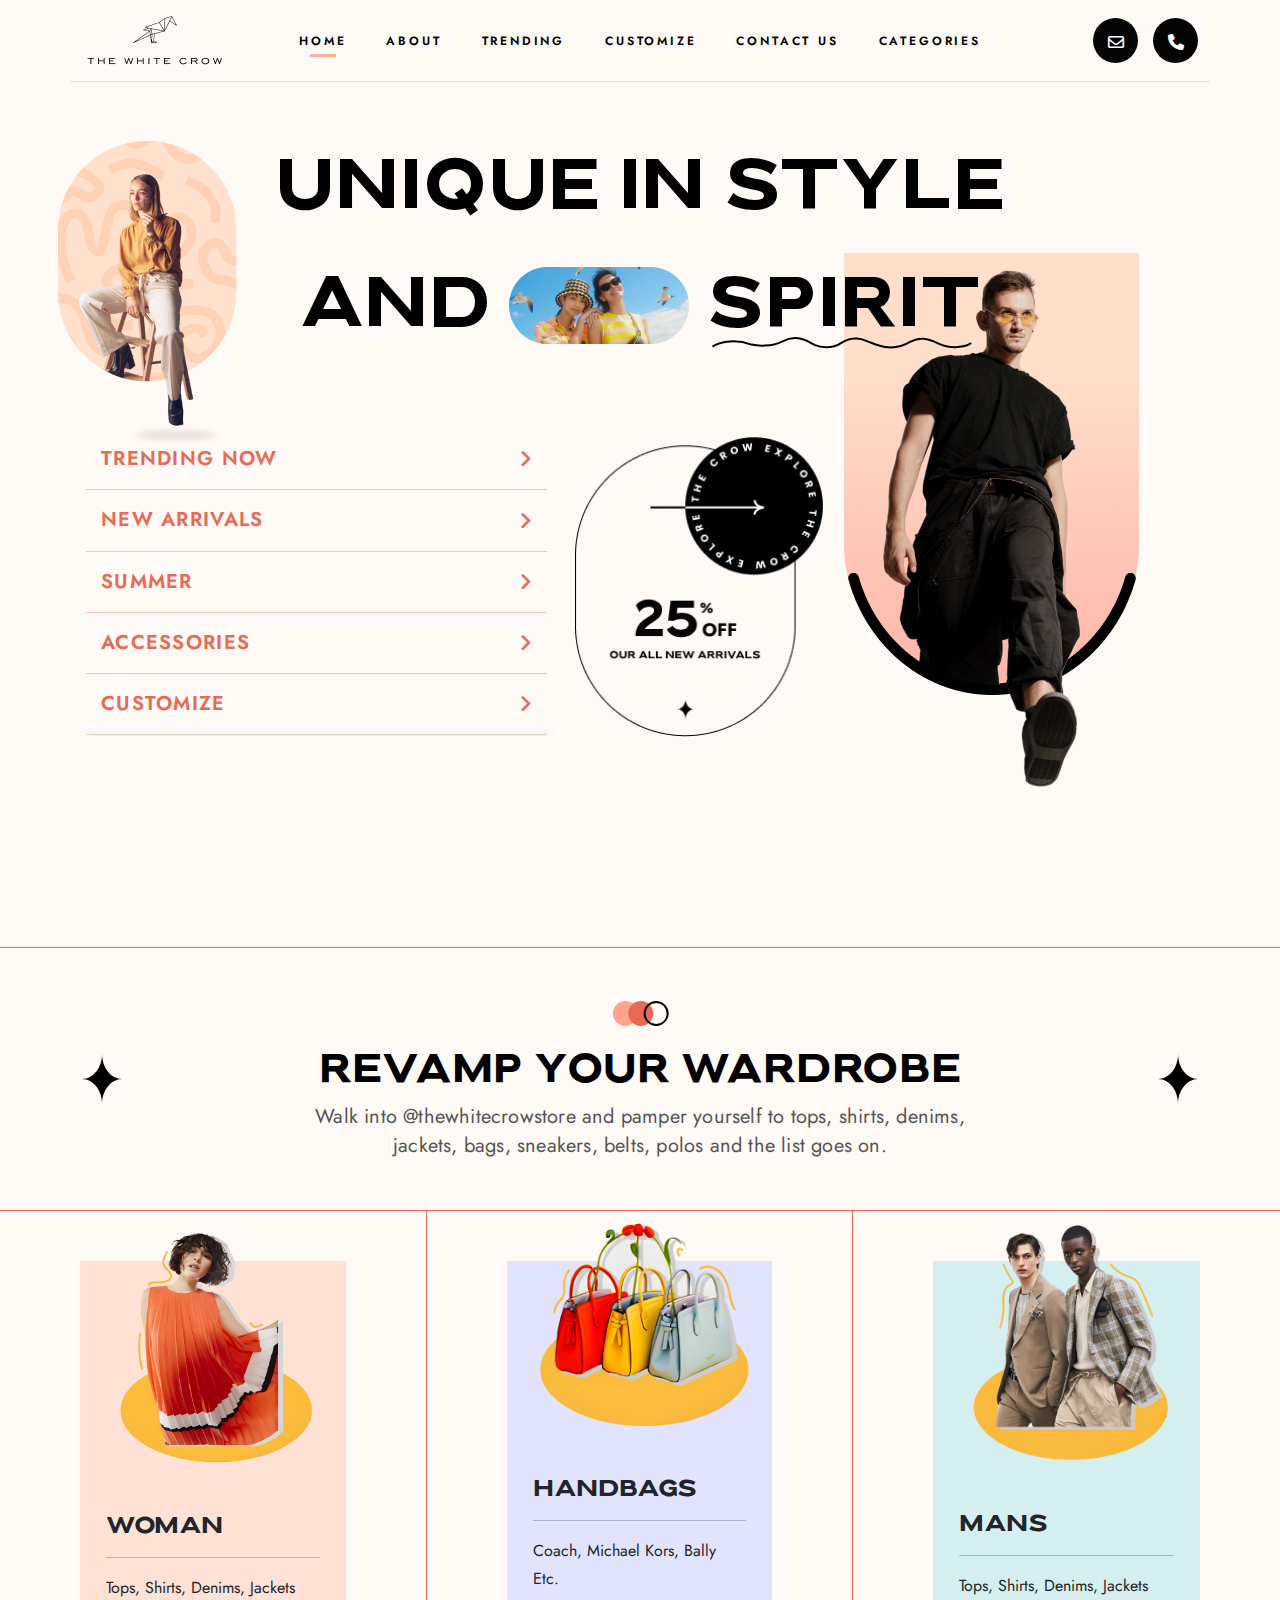
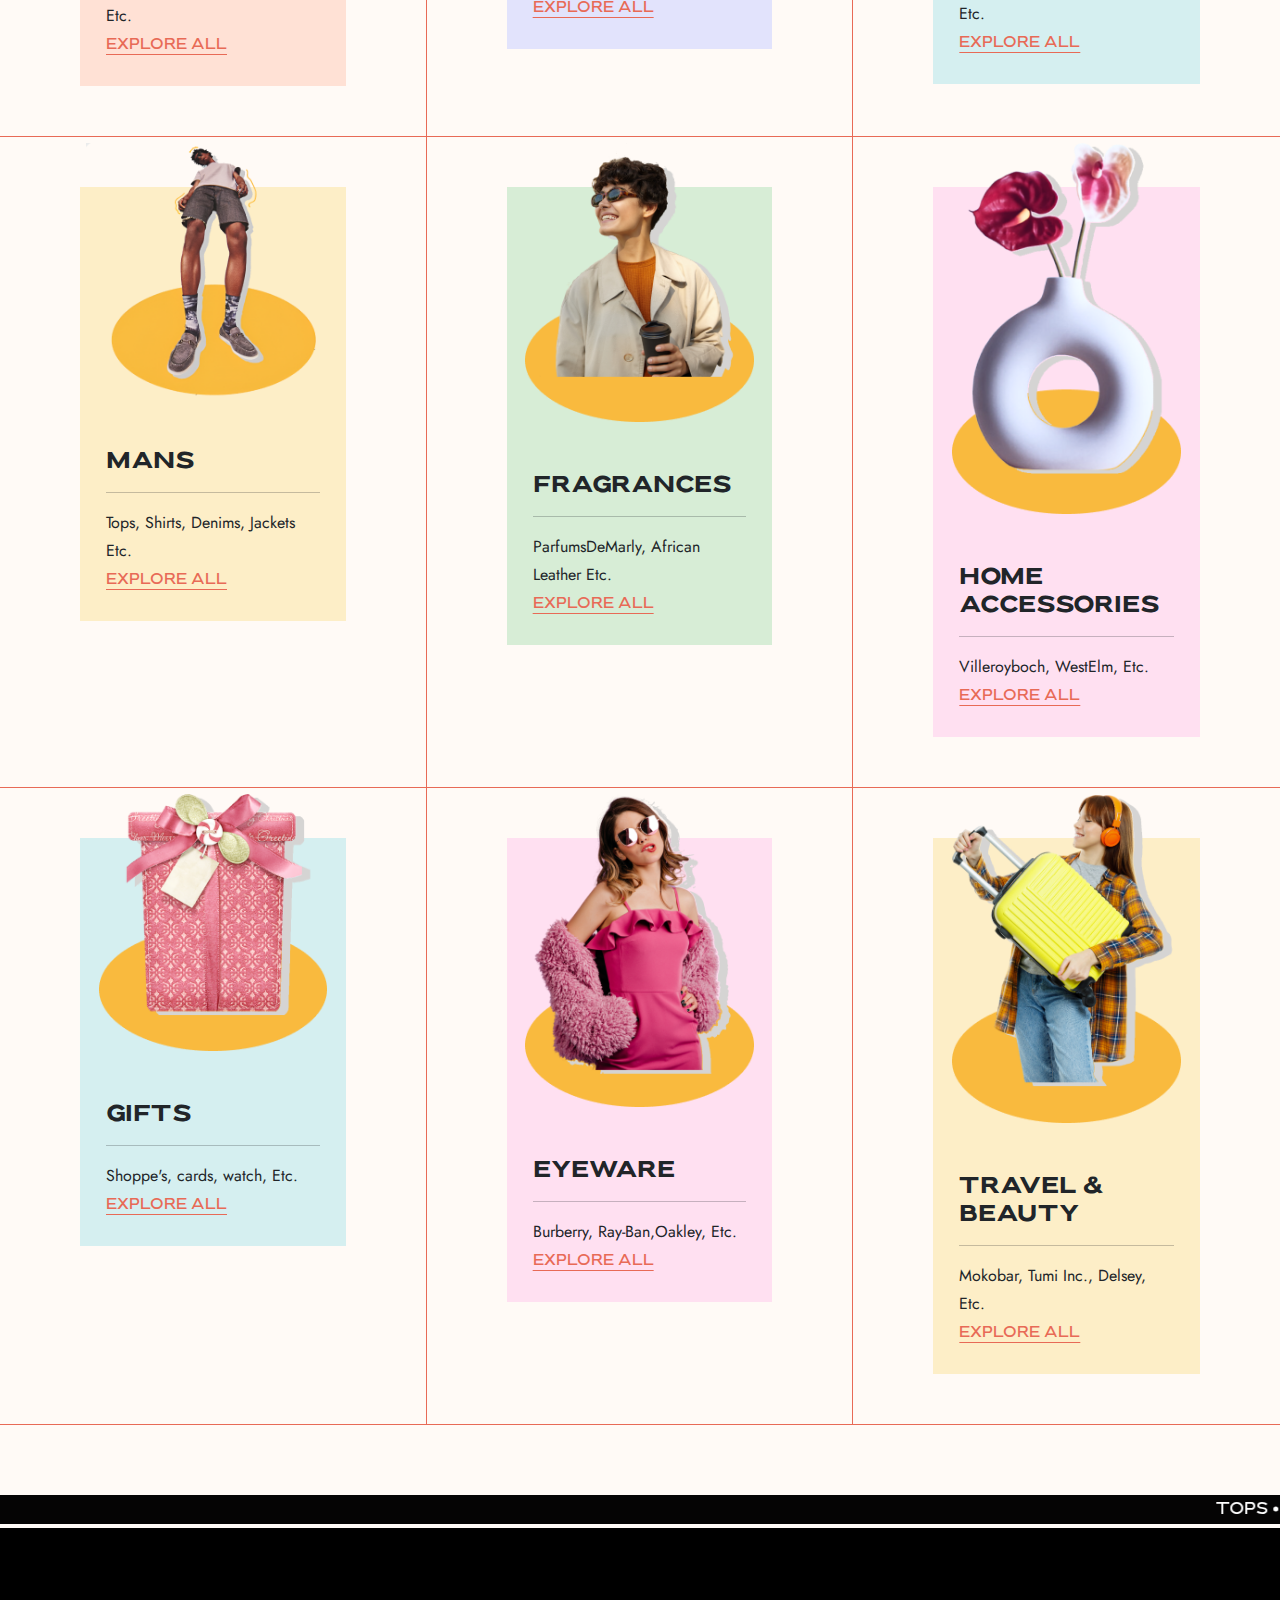
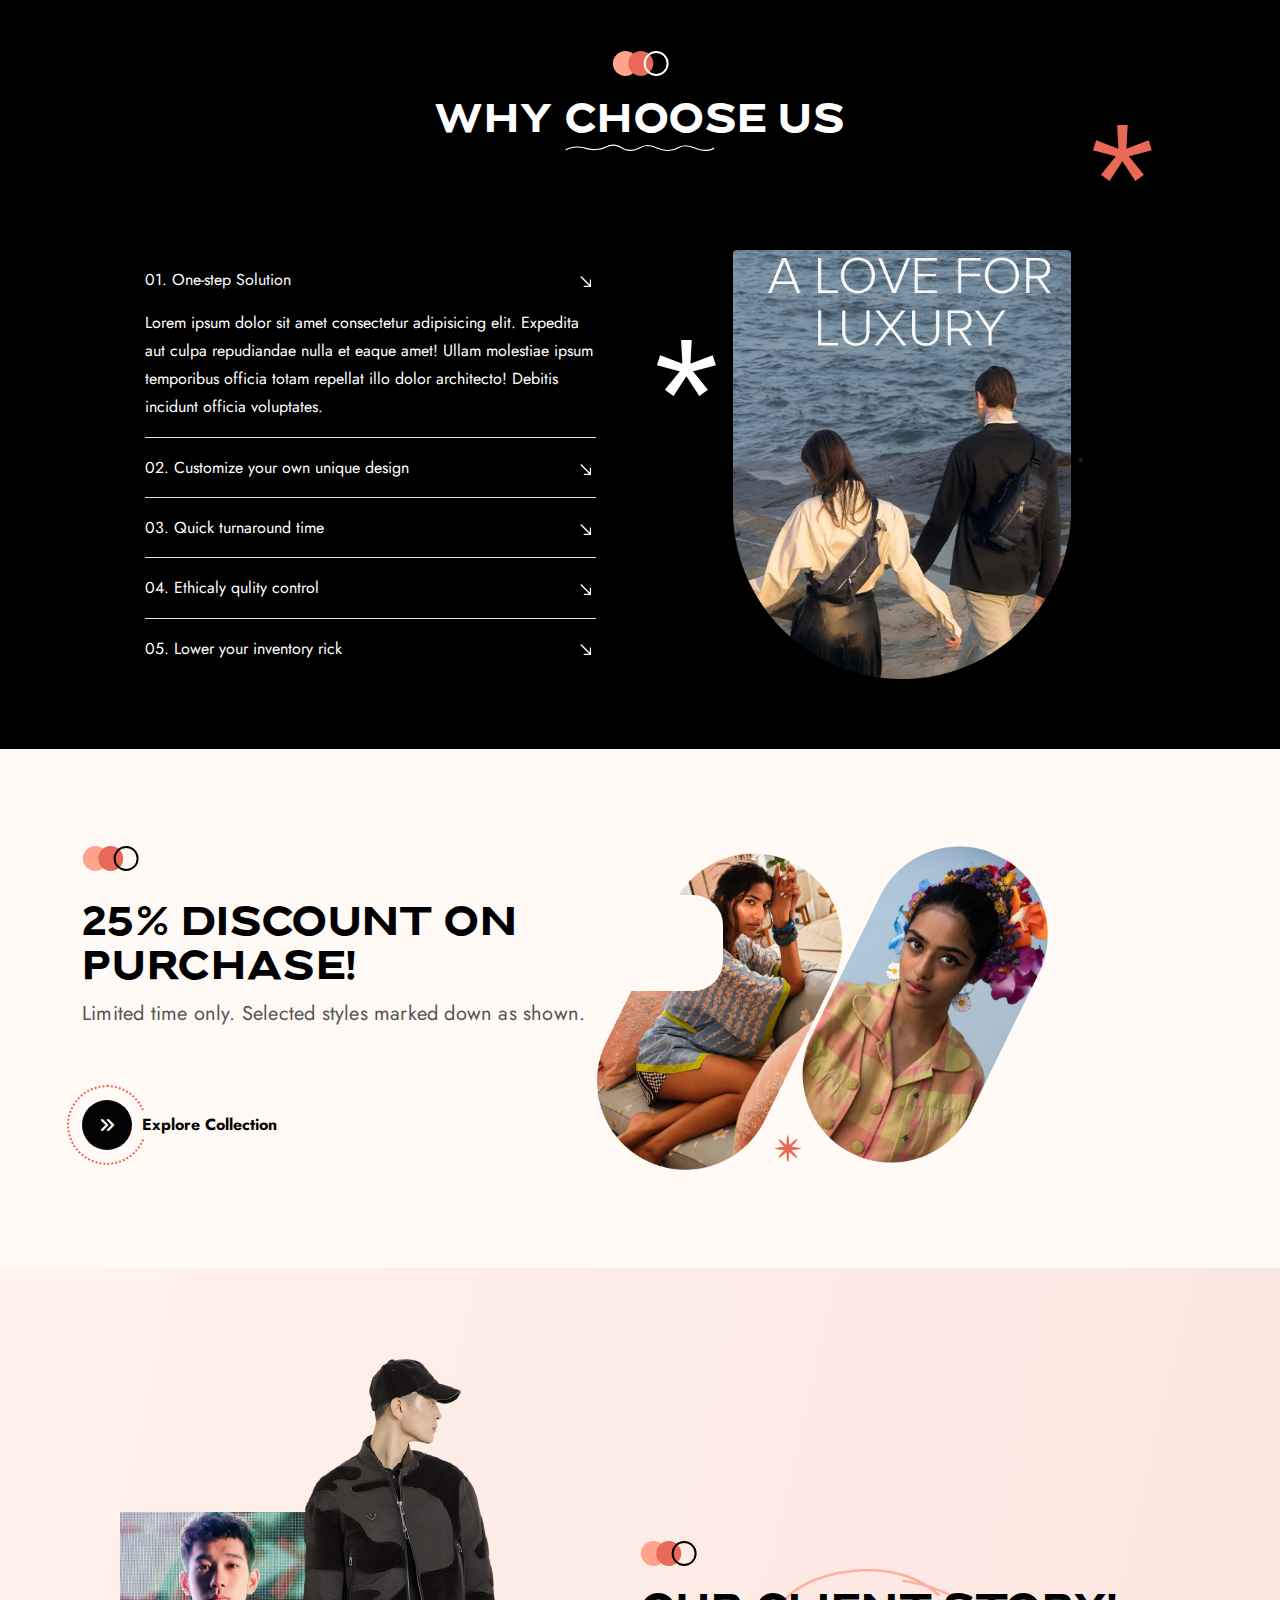
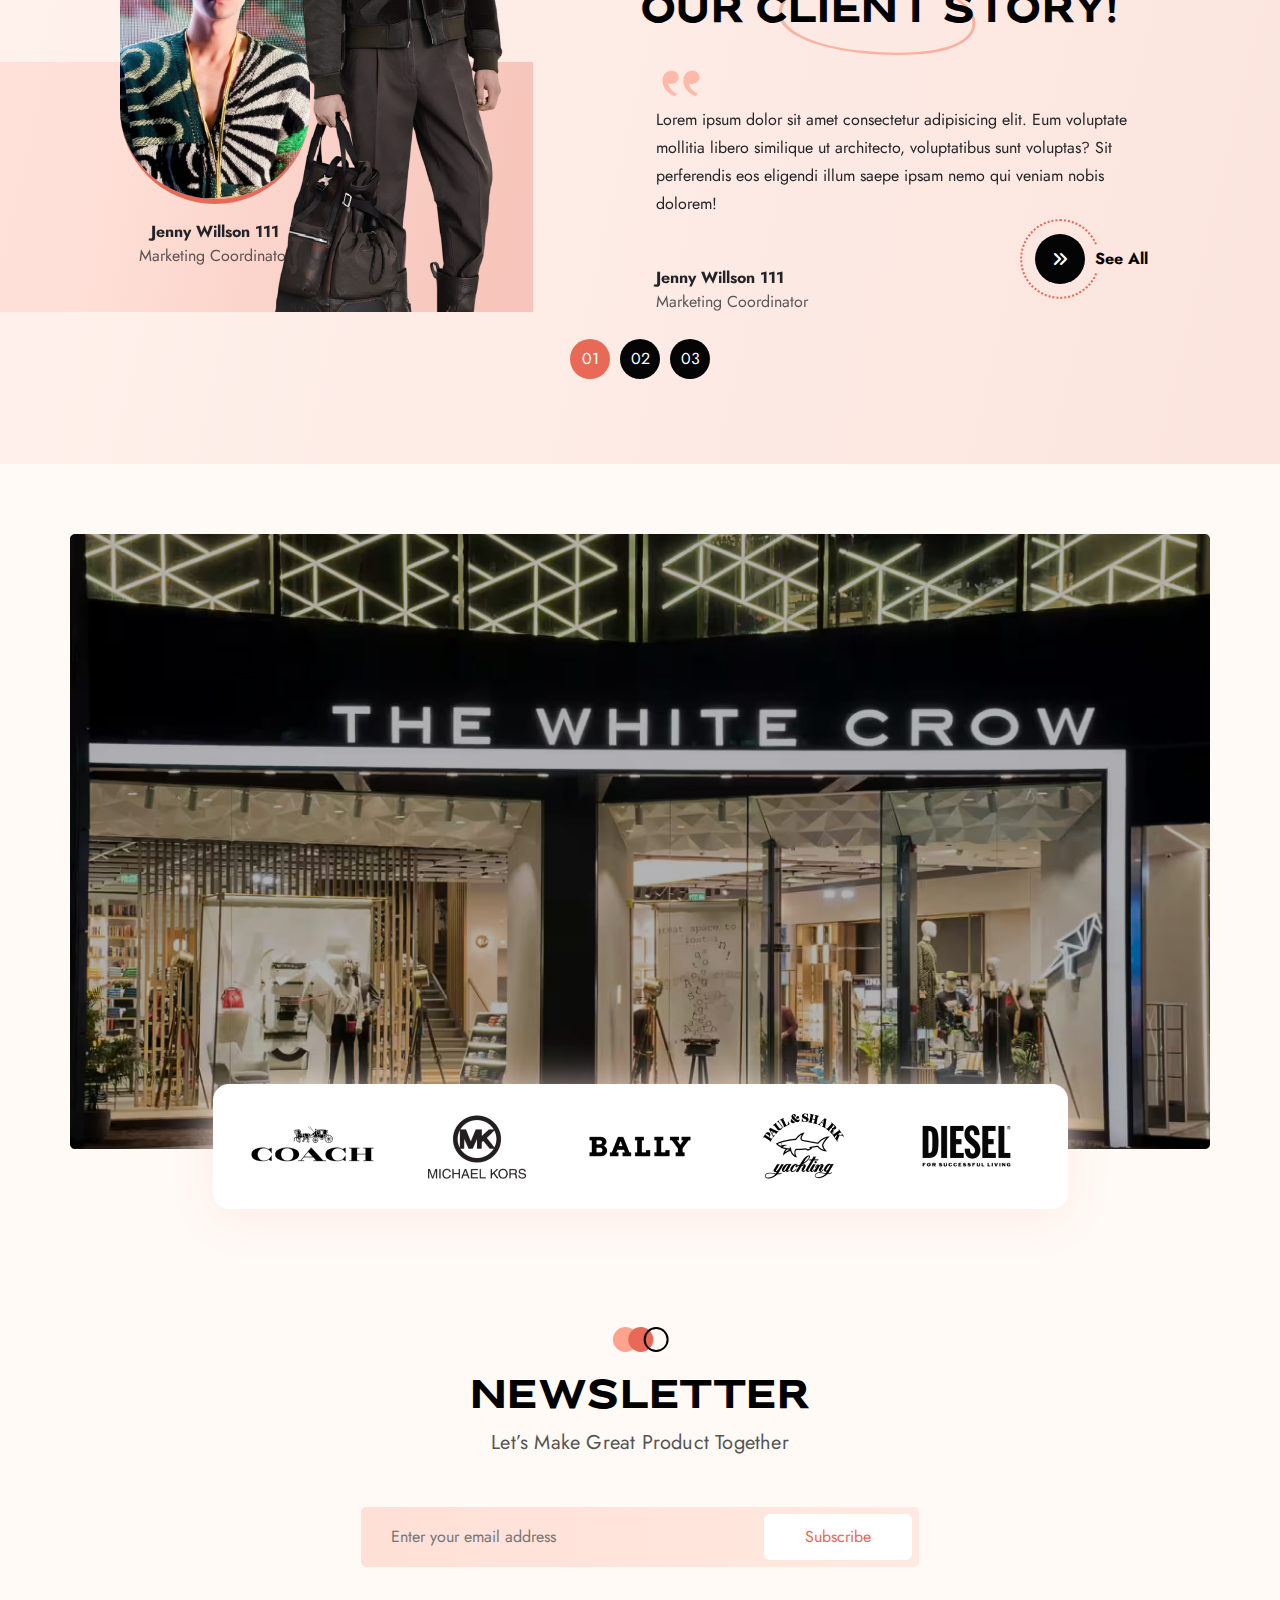
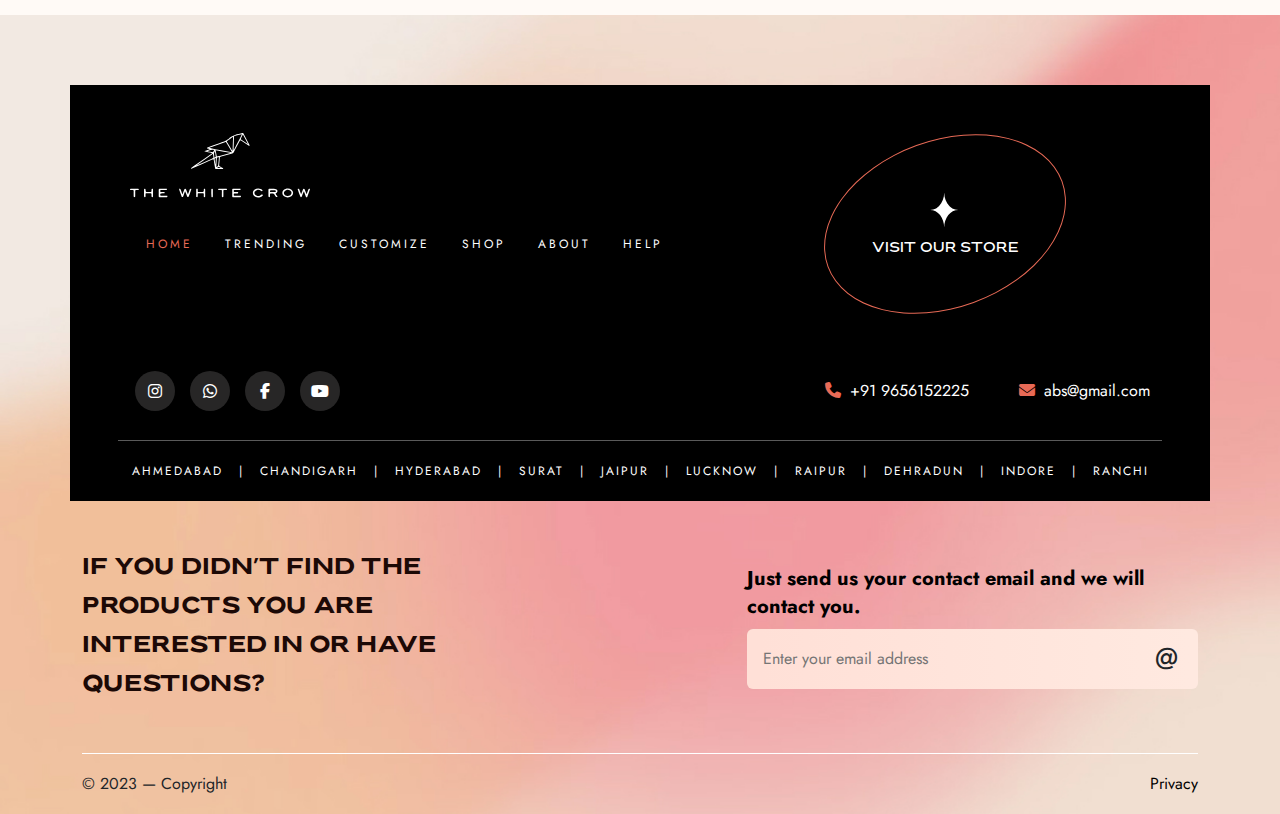
==== index.html @ e8fb2e65 "category" ====
<!DOCTYPE html>
<html lang="en">
<head>
    <meta charset="UTF-8">
    <meta name="viewport" content="width=device-width, initial-scale=1.0">
    <title>Document</title>

    <!-- Bootstrap  v5.3.2 -->
    <link rel="stylesheet" href="css/bootstrap.min.css">

    <!-- OwlCarousel -->
    <link rel="stylesheet" href="css/owl.carousel.min.css">
    <link rel="stylesheet" href="css/owl.theme.default.min.css">

    <!-- font awesome -->
    <link rel="stylesheet" href="css/all.min.css">

    <!-- animate -->
    <link rel="stylesheet" href="css/animate.min.css">

    <!-- Main Stylesheet -->
    <link rel="stylesheet" href="css/style.css">
    <link rel="stylesheet" href="css/responsive.css">

</head>
<body>
    
    <!-- start header -->
    <header>

        <div class="container border-bottom">
            <nav class="navbar navbar-expand-lg">
                <div class="container-fluid px-0 align-items-center">
                    <div class="col-lg-2 col-auto">
                        <a class="navbar-brand" href="index.html"><img src="./image/logo.png" alt=""></a>
                    </div>
                    <div class="col-lg-8 col-auto order-1 order-lg-0">
                        <button class="navbar-toggler" type="button" data-bs-toggle="collapse" data-bs-target="#navbarSupportedContent" aria-controls="navbarSupportedContent" aria-expanded="false" aria-label="Toggle navigation">
                            <span class="fa-solid fa-bars fs-2 text-dark"></span>
                          </button>
                          <div class="collapse mobile_menu navbar-collapse" id="navbarSupportedContent">
                            <ul class="navbar-nav mx-auto main_menu">
                              <li class="nav-item">
                                <a class="nav-link active" aria-current="page" href="index.html">Home</a>
                              </li>
                              <li class="nav-item">
                                <a class="nav-link" href="about.html">About</a>
                              </li>
                              <li class="nav-item">
                                <a class="nav-link" href="trending.html">Trending</a>
                              </li>
                              <li class="nav-item">
                                <a class="nav-link" href="customize.html">Customize</a>
                              </li>
                              <li class="nav-item">
                                <a class="nav-link" href="contact.html">Contact Us</a>
                              </li>
                              <li class="nav-item">
                                <a class="nav-link" href="categories.html">Categories</a>
                              </li>
                            </ul>
                        </div>
                    </div>
                    <div class="col-lg-2 col-auto side_icon text-end pe-0 order-0 order-lg-1">
                        <a href="#"><i class="fa-regular fa-envelope"></i></a>
                        <a href="#"><i class="fa-solid fa-phone"></i></a>
                    </div>
                </div>
            </nav>
        </div>

    </header>
    <!-- end header -->

    <!-- start main -->
    <main>

        <!-- start banner -->
        <div class="container main_banner">
            <div class="row">
                <div class="col-12 position-relative text-center">
                    <h1 class="title_txt w-100 order-first order-lg-1">
                        Unique in style <br> and 
                        <span class="txt_img"></span>
                        <span class="spirit_txt">Spirit
                            <svg xmlns="http://www.w3.org/2000/svg" width="270" height="12" viewBox="0 0 261 12" fill="none" class="wave_line">
                                <path d="M1 9.58556C6.16667 6.08556 21.2 0.785561 40 7.58556C46.1667 9.08556 60.4628 9.82141 70.5 4.58554C86 -3.49997 96.5 4.41888 103.5 8.08554C107.833 9.91887 119.419 12.6066 129.5 6.08552C142 -1.99997 151.833 2.58554 156.5 4.58554C165.667 7.75222 180 16 199 4.58554C208 3.57628e-05 215.4 0.985523 227 6.58552C238.6 12.1855 254.5 10.5 259.5 6.08552" stroke="black" stroke-width="2"/>
                            </svg>
                        </span>
                    </h1>

                    <img src="./image/banner-left-girl.png" class="banner-girl" alt="">
                    <img src="./image/banner-right-boy.png" class="banner-men" alt="">
                </div>
                <div class="col-lg-8 col-12 slidebar_list">
                    <div class="row align-items-center">
                        <div class="col-sm-8 col-12">
                            <ul class="vstack banner_sidebar mx-3">
                                <li>
                                    <a href="#">Trending Now <i class="fa-solid fa-angle-right arrow_icon"></i></a>
                                    <img src="./image/hvr_girl.png" class="list_hvr_img" alt="">
                                </li>
                                <li>
                                    <a href="#">New Arrivals <i class="fa-solid fa-angle-right arrow_icon"></i></a>
                                    <img src="./image/hvr_girl.png" class="list_hvr_img" alt="">
                                </li>
                                <li>
                                    <a href="#">Summer <i class="fa-solid fa-angle-right arrow_icon"></i></a>
                                    <img src="./image/hvr_girl.png" class="list_hvr_img" alt="">
                                </li>
                                <li>
                                    <a href="#">Accessories <i class="fa-solid fa-angle-right arrow_icon"></i></a>
                                    <img src="./image/hvr_girl.png" class="list_hvr_img" alt="">
                                </li>
                                <li>
                                    <a href="#">Customize <i class="fa-solid fa-angle-right arrow_icon"></i></a>
                                    <img src="./image/hvr_girl.png" class="list_hvr_img" alt="">
                                </li>
                            </ul>
                            
                        </div>
                        <div class="col-sm-4 col-12 px-0 text-center">
                            <img src="./image/offer.png" class="w-100 offer-img" alt="">
                        </div>
                    </div>
                </div>                
            </div>
        </div>
        <!-- end banner -->

        <!-- Revamp your wardrobe -->
        <section class="main_revamp spacer">
            <div class="sec_border">
                <div class="container">
                    <div class="sec_title">
                        <svg xmlns="http://www.w3.org/2000/svg" width="57" height="25" viewBox="0 0 57 25" fill="none">
                            <ellipse cx="13.3712" cy="12.5" rx="12.4982" ry="12.5" fill="#FFA28E"/>
                            <ellipse cx="28.7521" cy="12.5" rx="12.4982" ry="12.5" fill="#E86A56"/>
                            <path d="M55.635 12.5C55.635 18.8514 50.487 24 44.1368 24C37.7867 24 32.6387 18.8514 32.6387 12.5C32.6387 6.14859 37.7867 1 44.1368 1C50.487 1 55.635 6.14859 55.635 12.5Z" stroke="black" stroke-width="2"/>
                        </svg>
                        <p class="h1 mt-4">Revamp your wardrobe</p>
                        <p class="sub_title">Walk into @thewhitecrowstore and pamper yourself to tops, shirts, denims, jackets, bags, sneakers, belts, polos and the list goes on.</p>
                    </div>                
                </div>
            </div>
            <div class="container-fluid">
                <div class="row">
                    <div class="col-lg-4 col-sm-6 col-12 single_pro">
                        <div class="pro_box box1">
                            <img src="./image/pro_1.png" class="pro_img" alt="">
                            <div class="pro_content">
                                <p class="pro_name">Woman</p>
                                <hr color="#000">
                                <p>Tops, Shirts, Denims, Jackets Etc.</p>
                                <a href="#" class="explore_link text-uppercase">Explore All</a>
                            </div>
                        </div>
                    </div>
                    <div class="col-lg-4 col-sm-6 col-12 single_pro">
                        <div class="pro_box box2">
                            <img src="./image/pro_2.png" class="pro_img" alt="">
                            <div class="pro_content">
                                <p class="pro_name">Handbags</p>
                                <hr color="#000">
                                <p>Coach, Michael Kors, Bally Etc.</p>
                                <a href="#" class="explore_link text-uppercase">Explore All</a>
                            </div>
                        </div>
                    </div>
                    <div class="col-lg-4 col-sm-6 col-12 single_pro">
                        <div class="pro_box box3">
                            <img src="./image/pro_3.png" class="pro_img" alt="">
                            <div class="pro_content">
                                <p class="pro_name">Mans</p>
                                <hr color="#000">
                                <p>Tops, Shirts, Denims, Jackets Etc.</p>
                                <a href="#" class="explore_link text-uppercase">Explore All</a>
                            </div>
                        </div>
                    </div>
                </div>
                <div class="row">
                    <div class="col-lg-4 col-sm-6 col-12 single_pro">
                        <div class="pro_box box4">
                            <img src="./image/pro_4.png" class="pro_img" alt="">
                            <div class="pro_content">
                                <p class="pro_name">Mans</p>
                                <hr color="#000">
                                <p>Tops, Shirts, Denims, Jackets Etc.</p>
                                <a href="#" class="explore_link text-uppercase">Explore All</a>
                            </div>
                        </div>
                    </div>
                    <div class="col-lg-4 col-sm-6 col-12 single_pro">
                        <div class="pro_box box5">
                            <img src="./image/pro_5.png" width="90%" class="pro_img mx-auto" alt="">
                            <div class="pro_content">
                                <p class="pro_name">Fragrances</p>
                                <hr color="#000">
                                <p>ParfumsDeMarly, African Leather Etc.</p>
                                <a href="#" class="explore_link text-uppercase">Explore All</a>
                            </div>
                        </div>
                    </div>
                    <div class="col-lg-4 col-sm-6 col-12 single_pro">
                        <div class="pro_box box6">
                            <img src="./image/pro_6.png" width="90%" class="pro_img mx-auto" alt="">
                            <div class="pro_content">
                                <p class="pro_name">home accessories</p>
                                <hr color="#000">
                                <p>Villeroyboch, WestElm, Etc.</p>
                                <a href="#" class="explore_link text-uppercase">Explore All</a>
                            </div>
                        </div>
                    </div>
                </div>
                <div class="row">
                    <div class="col-lg-4 col-sm-6 col-12 single_pro">
                        <div class="pro_box box3">
                            <img src="./image/pro_7.png" width="90%" class="pro_img mx-auto" alt="">
                            <div class="pro_content">
                                <p class="pro_name">Gifts</p>
                                <hr color="#000">
                                <p>Shoppe's, cards, watch, Etc.</p>
                                <a href="#" class="explore_link text-uppercase">Explore All</a>
                            </div>
                        </div>
                    </div>
                    <div class="col-lg-4 col-sm-6 col-12 single_pro">
                        <div class="pro_box box6">
                            <img src="./image/pro_8.png" width="90%" class="pro_img mx-auto" alt="">
                            <div class="pro_content">
                                <p class="pro_name">Eyeware</p>
                                <hr color="#000">
                                <p>Burberry, Ray-Ban,Oakley, Etc.</p>
                                <a href="#" class="explore_link text-uppercase">Explore All</a>
                            </div>
                        </div>
                    </div>
                    <div class="col-lg-4 col-sm-6 col-12 single_pro">
                        <div class="pro_box box4">
                            <img src="./image/pro_9.png" width="90%" class="pro_img mx-auto" alt="">
                            <div class="pro_content">
                                <p class="pro_name">Travel & beauty</p>
                                <hr color="#000">
                                <p>Mokobar, Tumi Inc., Delsey, Etc.</p>
                                <a href="#" class="explore_link text-uppercase">Explore All</a>
                            </div>
                        </div>
                    </div>
                </div>
                </div>
            </div>
        </section>

        <!-- pro_list -->
        <section class="pro_tag_list mb-1">
            <marquee class="d-block" behavior="">
                <span>tops</span>
                <span>shirts</span>
                <span>denims</span>
                <span>jackets</span>
                <span>bags</span>
                <span>sneakers</span>
                <span>belts</span>
                <span>polos</span>
                <span>Sweaters</span>
                <span>Jewellery</span>
                <span>dresses</span>
                <span>loafers</span>
                <span>Fragran</span>
            </marquee>
        </section>

        <!-- Why Choose Us -->
        <section class="bg-black spacer">
            <div class="container">
                <div class="sec_title">
                    <svg xmlns="http://www.w3.org/2000/svg" width="57" height="25" viewBox="0 0 57 25" fill="none">
                        <ellipse cx="13.3712" cy="12.5" rx="12.4982" ry="12.5" fill="#FFA28E"/>
                        <ellipse cx="28.7521" cy="12.5" rx="12.4982" ry="12.5" fill="#E86A56"/>
                        <path d="M55.635 12.5C55.635 18.8514 50.487 24 44.1368 24C37.7867 24 32.6387 18.8514 32.6387 12.5C32.6387 6.14859 37.7867 1 44.1368 1C50.487 1 55.635 6.14859 55.635 12.5Z" stroke="white" stroke-width="2"/>
                    </svg>
                    <p class="h1 mt-4 text-white position-relative">
                        Why Choose US
                        <svg xmlns="http://www.w3.org/2000/svg" width="150" height="12" viewBox="0 0 261 12" fill="none" class="wave_line">
                            <path d="M1 9.58556C6.16667 6.08556 21.2 0.785561 40 7.58556C46.1667 9.08556 60.4628 9.82141 70.5 4.58554C86 -3.49997 96.5 4.41888 103.5 8.08554C107.833 9.91887 119.419 12.6066 129.5 6.08552C142 -1.99997 151.833 2.58554 156.5 4.58554C165.667 7.75222 180 16 199 4.58554C208 3.57628e-05 215.4 0.985523 227 6.58552C238.6 12.1855 254.5 10.5 259.5 6.08552" stroke="white" stroke-width="2"/>
                        </svg>
                    </p>                    
                </div>  
                
                <div class="row pt-5 justify-content-evenly">
                    <div class="col-lg-5 col-md-6 col-12 why_choose">
                        <div class="accordion accordion-flush" id="accordionFlushExample">
                            <div class="accordion-item">
                              <h2 class="accordion-header">
                                <button class="accordion-button collapsed d-flex justify-content-between" type="button" data-bs-toggle="collapse" data-bs-target="#flush-collapseOne" aria-expanded="false" aria-controls="flush-collapseOne">
                                    <span class="d-inline-block">01. One-step Solution</span>
                                    <span class="d-inline-block"><img src="image/arrow_up.svg" width="70%" alt=""></span>
                                </button>
                              </h2>
                              <div id="flush-collapseOne" class="accordion-collapse collapse show" data-bs-parent="#accordionFlushExample">
                                <div class="accordion-body">Lorem ipsum dolor sit amet consectetur adipisicing elit. Expedita aut culpa repudiandae nulla et eaque amet! Ullam molestiae ipsum temporibus officia totam repellat illo dolor architecto! Debitis incidunt officia voluptates.</div>
                              </div>
                            </div>
                            <div class="accordion-item">
                              <h2 class="accordion-header">
                                <button class="accordion-button collapsed d-flex justify-content-between" type="button" data-bs-toggle="collapse" data-bs-target="#flush-collapseTwo" aria-expanded="false" aria-controls="flush-collapseTwo">
                                    <span class="d-inline-block">02. Customize your own unique design</span>
                                    <span class="d-inline-block"><img src="image/arrow_up.svg" width="70%" alt=""></span>
                                </button>
                              </h2>
                              <div id="flush-collapseTwo" class="accordion-collapse collapse" data-bs-parent="#accordionFlushExample">
                                <div class="accordion-body">Lorem ipsum dolor sit amet consectetur adipisicing elit. Praesentium, tempora. Ullam eos consequuntur vero asperiores aliquam exercitationem totam optio aperiam. Ea deserunt sapiente harum, possimus ad beatae eligendi! Incidunt, aliquid!</div>
                              </div>
                            </div>
                            <div class="accordion-item">
                              <h2 class="accordion-header">
                                <button class="accordion-button collapsed d-flex justify-content-between" type="button" data-bs-toggle="collapse" data-bs-target="#flush-collapseThree" aria-expanded="false" aria-controls="flush-collapseThree">
                                    <span class="d-inline-block">03. Quick turnaround time</span>
                                    <span class="d-inline-block"><img src="image/arrow_up.svg" width="70%" alt=""></span>
                                </button>
                              </h2>
                              <div id="flush-collapseThree" class="accordion-collapse collapse" data-bs-parent="#accordionFlushExample">
                                <div class="accordion-body">Lorem ipsum dolor sit amet consectetur, adipisicing elit. Commodi quos numquam at id, mollitia amet aperiam, accusamus autem voluptatibus suscipit nihil excepturi, facere vitae cumque quis sunt doloribus harum non?</div>
                              </div>
                            </div>
                            <div class="accordion-item">
                              <h2 class="accordion-header">
                                <button class="accordion-button collapsed d-flex justify-content-between" type="button" data-bs-toggle="collapse" data-bs-target="#flush-collapseFour" aria-expanded="false" aria-controls="flush-collapseThree">
                                    <span class="d-inline-block">04. Ethicaly qulity control</span>
                                    <span class="d-inline-block"><img src="image/arrow_up.svg" width="70%" alt=""></span>
                                </button>
                              </h2>
                              <div id="flush-collapseFour" class="accordion-collapse collapse" data-bs-parent="#accordionFlushExample">
                                <div class="accordion-body">Lorem ipsum dolor sit amet consectetur, adipisicing elit. Commodi quos numquam at id, mollitia amet aperiam, accusamus autem voluptatibus suscipit nihil excepturi, facere vitae cumque quis sunt doloribus harum non?</div>
                              </div>
                            </div>
                            <div class="accordion-item">
                              <h2 class="accordion-header">
                                <button class="accordion-button collapsed d-flex justify-content-between" type="button" data-bs-toggle="collapse" data-bs-target="#flush-collapseFive" aria-expanded="false" aria-controls="flush-collapseThree">
                                    <span class="d-inline-block">05. Lower your inventory rick</span>
                                    <span class="d-inline-block"><img src="image/arrow_up.svg" width="70%" alt=""></span>
                                </button>
                              </h2>
                              <div id="flush-collapseFive" class="accordion-collapse collapse" data-bs-parent="#accordionFlushExample">
                                <div class="accordion-body">Lorem ipsum dolor sit amet consectetur, adipisicing elit. Commodi quos numquam at id, mollitia amet aperiam, accusamus autem voluptatibus suscipit nihil excepturi, facere vitae cumque quis sunt doloribus harum non?</div>
                              </div>
                            </div>
                        </div>
                    </div>
                    <div class="col-lg-5 col-md-6 col-12 why_choose_img text-center">
                        <img src="image/why_choose.png" class="w-75" alt="">
                        <span class="img_star">*</span>
                    </div>
                </div>
                
            </div>
        </section>

        <!-- Discount -->
        <section class="sec_discount spacer">
            <div class="container">
                <div class="row d-flex justify-content-between align-items-center">
                    <div class="col-lg-7 col-12">
                        <div class="sec_title text-start py-4">
                            <svg xmlns="http://www.w3.org/2000/svg" width="57" height="25" viewBox="0 0 57 25" fill="none">
                                <ellipse cx="13.3712" cy="12.5" rx="12.4982" ry="12.5" fill="#FFA28E"/>
                                <ellipse cx="28.7521" cy="12.5" rx="12.4982" ry="12.5" fill="#E86A56"/>
                                <path d="M55.635 12.5C55.635 18.8514 50.487 24 44.1368 24C37.7867 24 32.6387 18.8514 32.6387 12.5C32.6387 6.14859 37.7867 1 44.1368 1C50.487 1 55.635 6.14859 55.635 12.5Z" stroke="black" stroke-width="2"/>
                            </svg>
                            <p class="h1 mt-4 position-relative">25% Discount On purchase!</p>            
                            <p class="sub_title w-100 text-start">Limited time only. Selected styles marked down as shown.</p>  

                        </div> 
                        <div class="time_counter">
                            <div id="days"></div>
                            <div id="hour"></div>
                            <div id="minute"></div>
                            <div id="second"></div>
                        </div>
                        <div class="explore my-5">
                            <a href="#" class="explore_btn d-flex align-items-center">
                                <span class="explore_circle"><i class="fas fa-angles-right"></i></span>
                                <span class="explore_text">Explore Collection</span>
                            </a>
                        </div>
                    </div>
                    <div class="col-lg-5 col-12 discount_side_img">
                        <img src="image/discount_right.png" class="w-100" alt="">
                    </div>
                </div>

            </div>
        </section>

        <!-- Our Client Story -->
        <section class="client_story spacer">
            <div class="container-fluid position-relative">
                <div class="col-lg-6 ms-auto our_client_title">
                    <div class="sec_title text-start">
                        <svg xmlns="http://www.w3.org/2000/svg" width="57" height="25" viewBox="0 0 57 25" fill="none">
                            <ellipse cx="13.3712" cy="12.5" rx="12.4982" ry="12.5" fill="#FFA28E"/>
                            <ellipse cx="28.7521" cy="12.5" rx="12.4982" ry="12.5" fill="#E86A56"/>
                            <path d="M55.635 12.5C55.635 18.8514 50.487 24 44.1368 24C37.7867 24 32.6387 18.8514 32.6387 12.5C32.6387 6.14859 37.7867 1 44.1368 1C50.487 1 55.635 6.14859 55.635 12.5Z" stroke="black" stroke-width="2"/>
                        </svg>
                        <p class="h1 mt-4 position-relative">
                            Our Client Story!
                            <span class="position-absolute translate-middle top-50 z-n1 client_circle"><img src="image/client_circle.svg" alt=""></span>
                        </p>                    
                    </div>
                </div> 
                <div class="row position-relative">                   
                    <div class="owl-carousel owl-theme px-0" id="testimonial">
                        <div class="item" data-dot="<button>01</button>">
                            <div class="row g-0 align-items-center">
                                <div class="col-lg-5 col-12 position-relative ps-0 order-lg-0 order-1 left_client_box">                        
                                    <div class="bg_box d-flex position-relative">
                                        <div class="client_info d-inline-block">
                                            <div class="client_img">
                                                <img src="image/profile.png" alt="">
                                            </div>
                                            <div class="client_name mt-3">
                                                <p class="fw-bold lh-base">Jenny Willson 111</p>
                                                <p class="text-muted lh-base">Marketing Coordinator</p>
                                            </div>
                                        </div>
                                        <div class="client_men">
                                            <img src="image/client_men.png" alt="">
                                        </div>
                                    </div>
                                </div>
                                <div class="col-lg-5 col-12 order-lg-1 order-0 mx-auto px-3 position-relative">
                                    <img src="image/comma.svg" class="comma_icon" alt="">
                                    <p>
                                        Lorem ipsum dolor sit amet consectetur adipisicing elit. Eum voluptate mollitia libero similique ut architecto, voluptatibus sunt voluptas? Sit perferendis eos eligendi illum saepe ipsam nemo qui veniam nobis dolorem!
                                    </p>
                                    <div class="pt-lg-5 pt-3 d-flex align-items-center justify-content-between">
                                        <div class="client_name">
                                            <p class="fw-bold lh-base">Jenny Willson 111</p>
                                            <p class="text-muted lh-base">Marketing Coordinator</p>
                                        </div>                                    
                                    </div>
                                </div>
                            </div>
                        </div>
                        <div class="item" data-dot="<button>02</button>">
                            <div class="row g-0 align-items-center">
                                <div class="col-lg-5 col-12 position-relative ps-0 order-lg-0 order-1 left_client_box">                        
                                    <div class="bg_box d-flex position-relative">
                                        <div class="client_info d-inline-block">
                                            <div class="client_img">
                                                <img src="image/profile.png" alt="">
                                            </div>
                                            <div class="client_name mt-3">
                                                <p class="fw-bold lh-base">Jenny Willson 222</p>
                                                <p class="text-muted lh-base">Marketing Coordinator</p>
                                            </div>
                                        </div>
                                        <div class="client_men">
                                            <img src="image/client_men.png" alt="">
                                        </div>
                                    </div>
                                </div>
                                <div class="col-lg-5 col-12 order-lg-1 order-0 mx-auto px-3 position-relative">
                                    <img src="image/comma.svg" class="comma_icon" alt="">
                                    <p>
                                        Lorem ipsum dolor sit amet consectetur adipisicing elit. Eum voluptate mollitia libero similique ut architecto, voluptatibus sunt voluptas? Sit perferendis eos eligendi illum saepe ipsam nemo qui veniam nobis dolorem!
                                    </p>
                                    <div class="pt-lg-5 pt-3 d-flex align-items-center justify-content-between">
                                        <div class="client_name">
                                            <p class="fw-bold lh-base">Jenny Willson 222</p>
                                            <p class="text-muted lh-base">Marketing Coordinator</p>
                                        </div>                                    
                                    </div>
                                </div>
                            </div>
                        </div>
                        <div class="item" data-dot="<button>03</button>">
                            <div class="row g-0 align-items-center">
                                <div class="col-lg-5 col-12 position-relative ps-0 order-lg-0 order-1 left_client_box">                        
                                    <div class="bg_box d-flex position-relative">
                                        <div class="client_info d-inline-block">
                                            <div class="client_img">
                                                <img src="image/profile.png" alt="">
                                            </div>
                                            <div class="client_name mt-3">
                                                <p class="fw-bold lh-base">Jenny Willson 333</p>
                                                <p class="text-muted lh-base">Marketing Coordinator</p>
                                            </div>
                                        </div>
                                        <div class="client_men">
                                            <img src="image/client_men.png" alt="">
                                        </div>
                                    </div>
                                </div>
                                <div class="col-lg-5 col-12 order-lg-1 order-0 mx-auto px-3 position-relative">
                                    <img src="image/comma.svg" class="comma_icon" alt="">
                                    <p>
                                        Lorem ipsum dolor sit amet consectetur adipisicing elit. Eum voluptate mollitia libero similique ut architecto, voluptatibus sunt voluptas? Sit perferendis eos eligendi illum saepe ipsam nemo qui veniam nobis dolorem!
                                    </p>
                                    <div class="pt-lg-5 pt-3 d-flex align-items-center justify-content-between">
                                        <div class="client_name">
                                            <p class="fw-bold lh-base">Jenny Willson 333</p>
                                            <p class="text-muted lh-base">Marketing Coordinator</p>
                                        </div>                                    
                                    </div>
                                </div>
                            </div>
                        </div>
                    </div>
                    <div class="explore see_all">
                        <a href="#" class="explore_btn d-flex align-items-center">
                            <span class="explore_circle"><i class="fas fa-angles-right"></i></span>
                            <span class="explore_text client_explore">See All</span>
                        </a>
                    </div>
                </div>
            </div>
        </section>


        <!-- Client Logo -->
        <section class="client_logo spacer-top">
            <div class="container px-0">
                <img src="image/client_logo_bg.jpg" width="100%" alt="">
                <div class="logo_box p-4 bg-white rounded-4 position-relative w-75 mx-auto">
                    <div class="owl-carousel owl-theme" id="client_logo">
                        <div class="item">
                            <img src="image/logo1.png" alt="">
                        </div>
                        <div class="item">
                            <img src="image/logo2.png" alt="">
                        </div>
                        <div class="item">
                            <img src="image/logo3.png" alt="">
                        </div>
                        <div class="item">
                            <img src="image/logo4.png" alt="">
                        </div>
                        <div class="item">
                            <img src="image/logo5.png" alt="">
                        </div>
                    </div>
                </div>
            </div>
        </section>

        <!-- Newsletter -->
        <section class="newsletter mb-5 text-center">
            <div class="container">
                <div class="sec_title">
                    <svg xmlns="http://www.w3.org/2000/svg" width="57" height="25" viewBox="0 0 57 25" fill="none">
                        <ellipse cx="13.3712" cy="12.5" rx="12.4982" ry="12.5" fill="#FFA28E"/>
                        <ellipse cx="28.7521" cy="12.5" rx="12.4982" ry="12.5" fill="#E86A56"/>
                        <path d="M55.635 12.5C55.635 18.8514 50.487 24 44.1368 24C37.7867 24 32.6387 18.8514 32.6387 12.5C32.6387 6.14859 37.7867 1 44.1368 1C50.487 1 55.635 6.14859 55.635 12.5Z" stroke="black" stroke-width="2"/>
                    </svg>
                    <p class="h1 mt-4 position-relative">
                        Newsletter
                    </p>     
                    <p class="sub_title text-capitalize">Let’s make great product together</p>               
                </div> 

                <div class="newsletter_box">
                    <form>
                        <div class="input_element mx-auto position-relative">
                            <input type="text" class="txt_box" placeholder="Enter your email address">
                            <input type="submit" value="Subscribe" class="txt-theme news_submit btn">
                        </div>
                    </form>
                </div>

            </div>
        </section>

    </main>
    <!-- end main -->

    <!-- start footer -->
    <footer class="spacer-top main_footer">
        <div class="container">
            <div class="row p-5 pb-0 bg-black align-items-center dark_footer">
                <div class="col-lg-7">
                    <div>
                        <a href="index.html">
                            <img src="./image/logo_white.svg" alt="">
                        </a>
                    </div>
                    <nav class="nav foot_menu pt-4">
                        <a class="nav-link active" aria-current="page" href="#">Home</a>
                        <a class="nav-link" href="trending.html">Trending</a>
                        <a class="nav-link" href="customize.html">Customize</a>
                        <a class="nav-link" href="#">Shop</a>
                        <a class="nav-link" href="about.html">About</a>
                        <a class="nav-link" href="#">Help</a>
                    </nav>
                </div>
                <div class="col-lg-5 text-center visit_store">
                    <a href="#" >
                        <svg width="41" height="50" viewBox="0 0 41 50" fill="white" xmlns="http://www.w3.org/2000/svg">
                            <path id="Subtract" d="M0.00195312 25C11.0895 25 20.0777 13.8071 20.0777 0C20.0777 13.8071 29.0659 25 40.1535 25C29.0659 25 20.0777 36.1929 20.0777 50C20.0777 36.1929 11.0895 25 0.00195312 25Z" fill="white"/>
                        </svg>
                        <span class="d-block text-uppercase text-white">Visit Our store</span>
                    </a>
                </div>
                <div class="col-12 d-flex justify-content-between align-items-center contact_sec pb-4">
                    <div class="social_icon">
                        <a href="#" target="_blank"><i class="fa-brands fa-instagram"></i></a>
                        <a href="#" target="_blank"><i class="fa-brands fa-whatsapp"></i></a>
                        <a href="#" target="_blank"><i class="fa-brands fa-facebook-f"></i></a>
                        <a href="#" target="_blank"><i class="fa-brands fa-youtube"></i></a>
                    </div>
                    <div class="contact_info">
                        <ul class="d-flex align-items-center">
                            <li>
                                <i class="fa-solid fa-phone me-1"></i>
                                <span>+91 9656152225</span>
                            </li>
                            <li>
                                <i class="fa-solid fa-envelope me-1"></i>
                                <span>abs@gmail.com</span>
                            </li>
                        </ul>
                    </div>                    
                </div>
                <div class="col-12">
                    <p class="py-3 city_name">Ahmedabad  |  Chandigarh  |  Hyderabad  |  Surat  |  Jaipur  |  Lucknow  |  Raipur  |  Dehradun  |  Indore  |  Ranchi</p>
                </div>
            </div>

            <div class="foot_extra_info py-5">
                <div class="row align-items-center">
                    <div class="col-md-5">
                        <p class="info_title">If you didn’t find the products
                            you are interested in or have questions?</p>
                    </div>
                    <div class="col-md-5 ms-auto">
                        <p class="fw-bold mb-2 text-black fs-5">Just send us your contact email and we will contact you.</p>
                        <form class="position-relative">
                            <input type="text" class="rounded-2 p-3 txt_box " placeholder="Enter your email address">
                            <span class="foot_txt">@</span>
                        </form>
                    </div>
                </div>
            </div>

            <div class="copyright d-flex justify-content-between align-items-center py-3 ">
                <div>
                    © 2023 — Copyright
                </div>
                <div>
                    <a href="#" class="text-black">Privacy</a>
                </div>
            </div>


        </div>
    </footer>
    <!-- end footer -->


    <!-- jQuery 3.7.1 -->
    <script src="js/jquery-3.7.1.min.js"></script>

    <!-- Bootstrap  v5.3.2 -->
    <script src="js/bootstrap.bundle.min.js"></script>

    <!-- OwlCarousel -->
    <script src="js/owl.carousel.min.js"></script>

    <!-- isotop -->
    <script src="js/isotope-docs.min.js"></script>

    <!-- theme js -->
    <script src="js/script.js"></script>

</body>
</html>
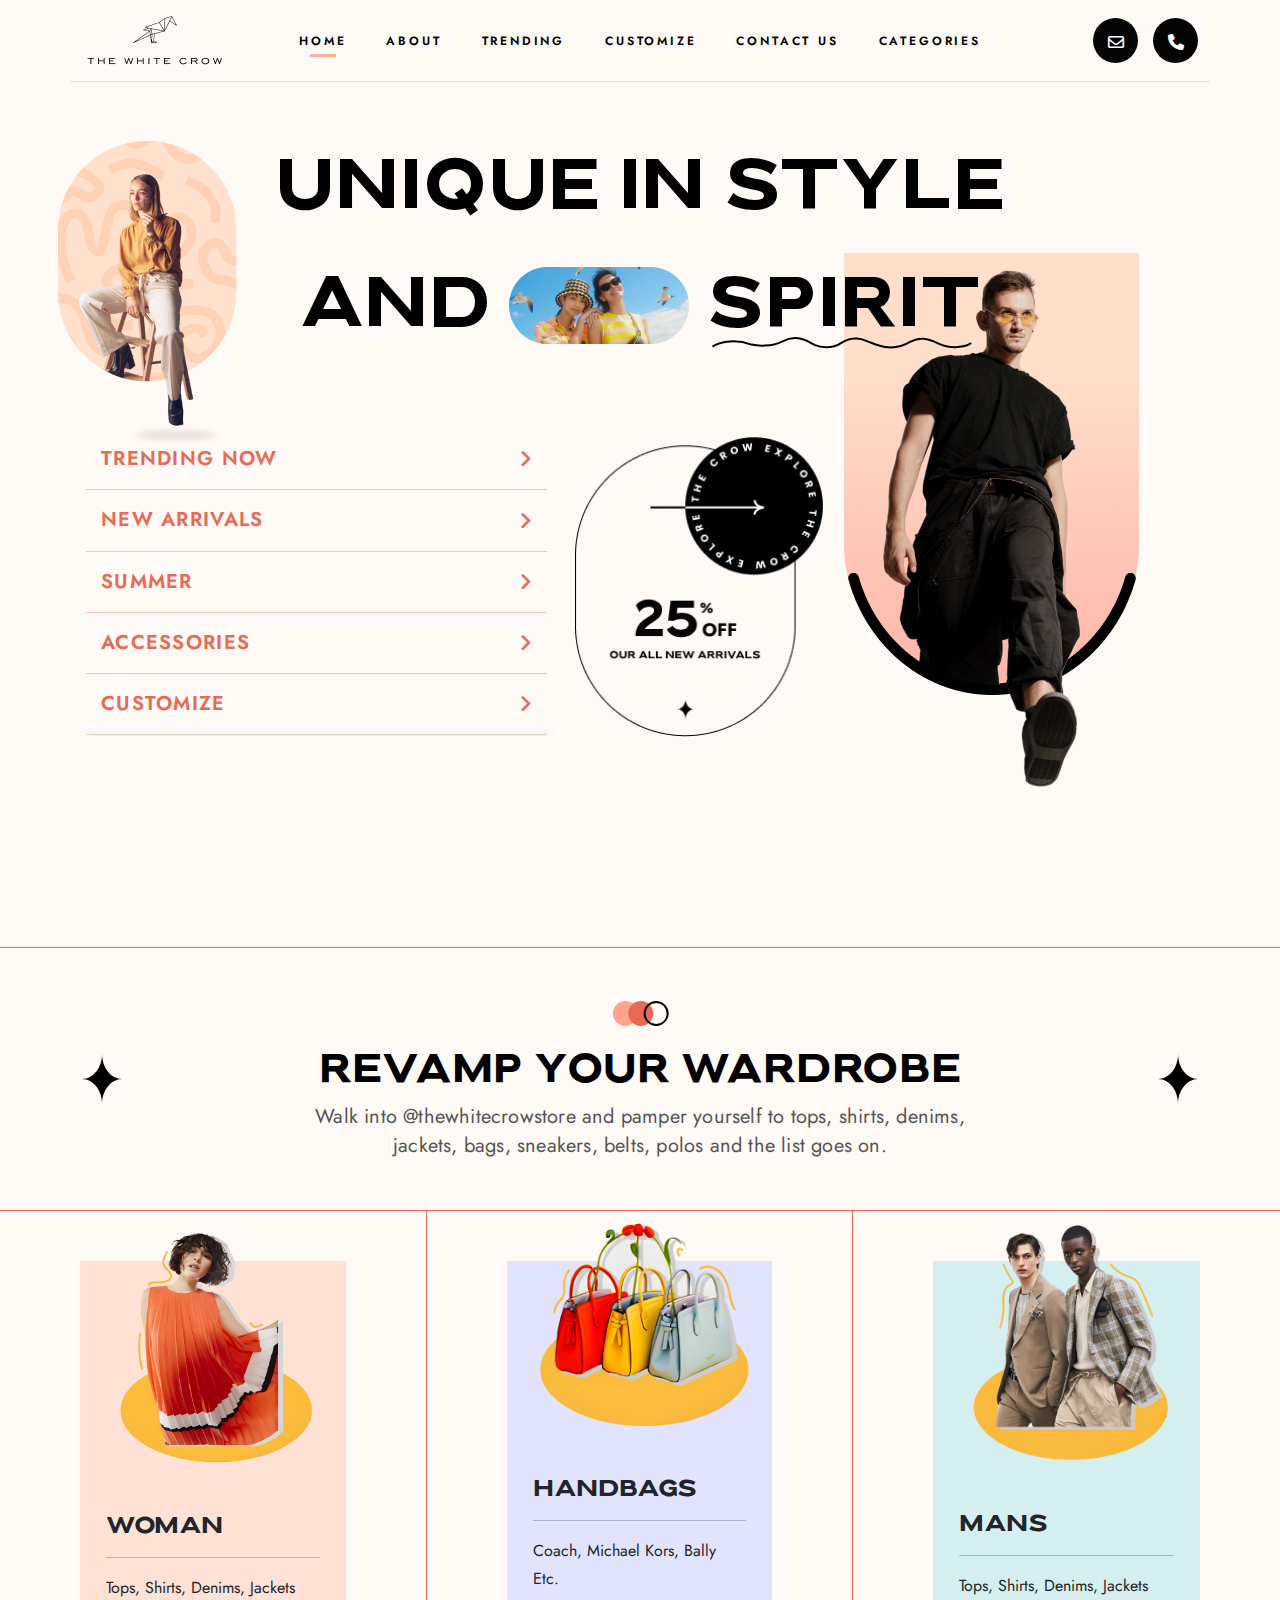
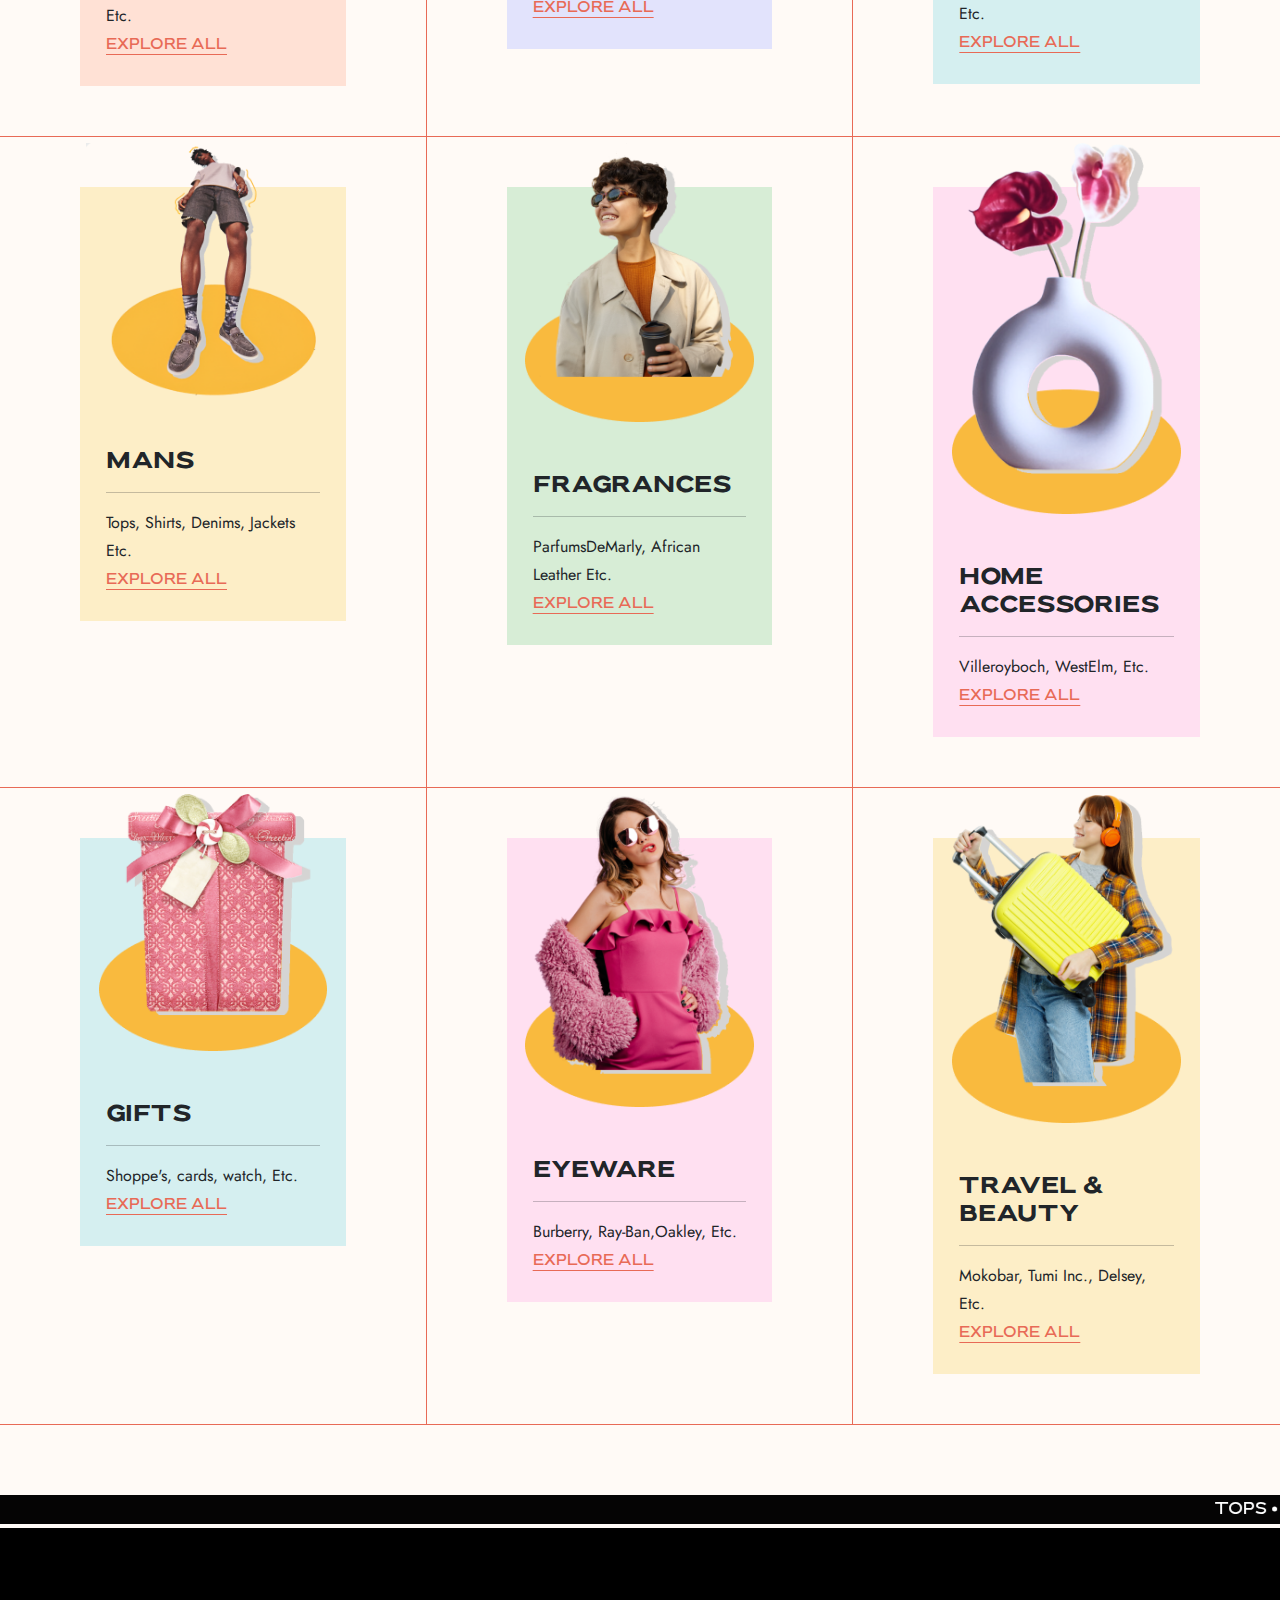
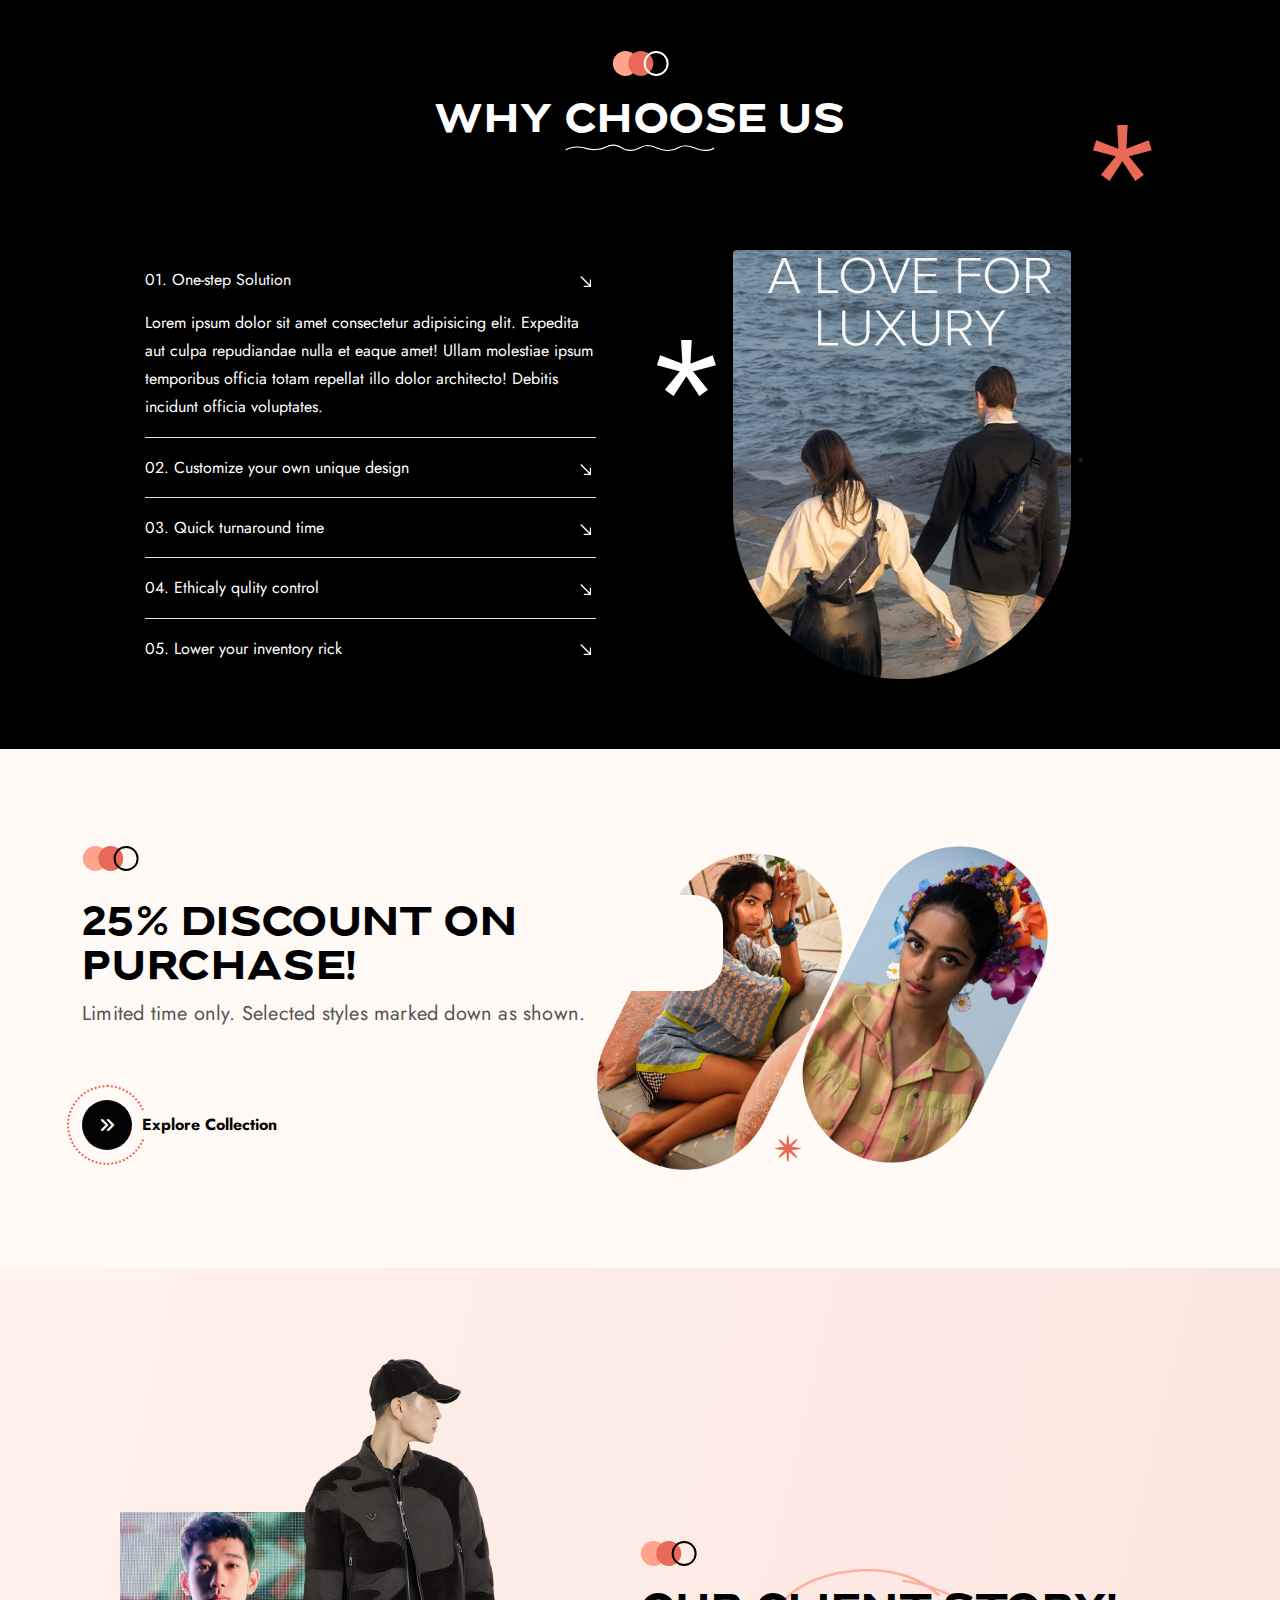
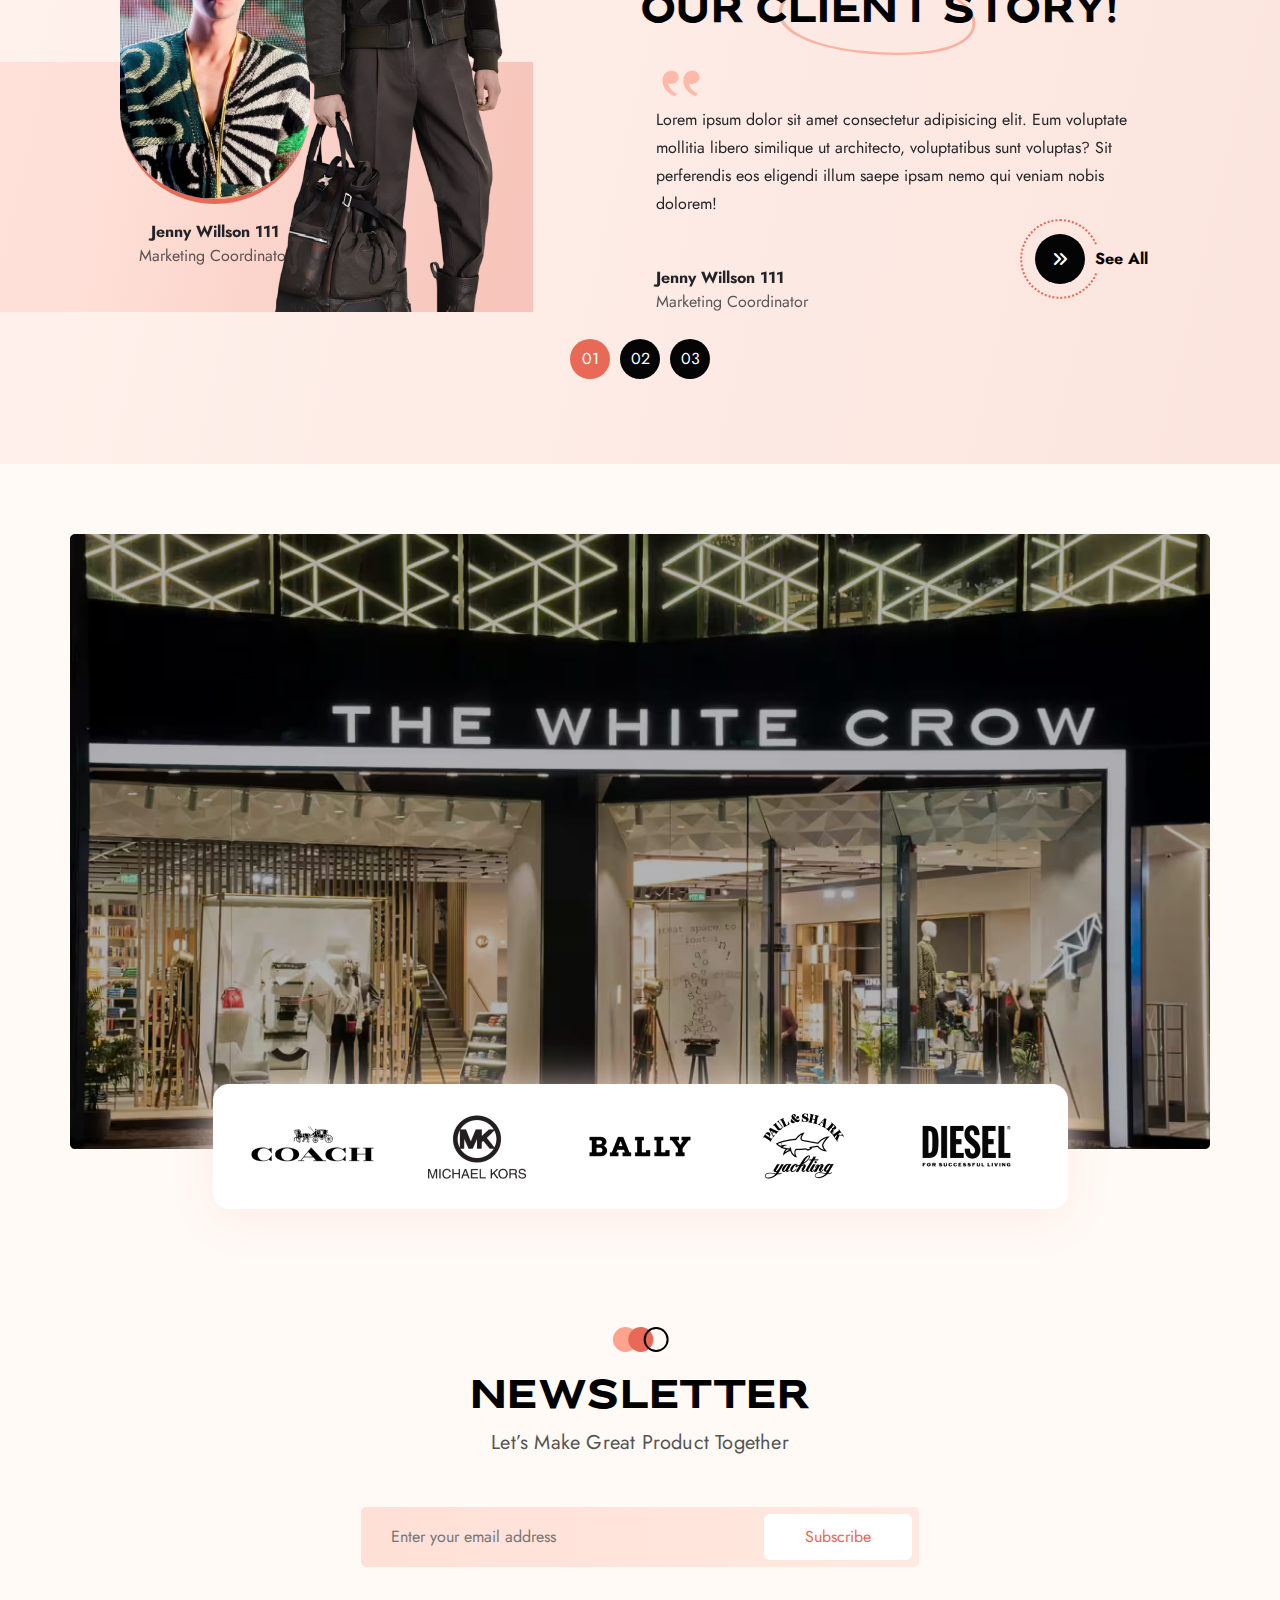
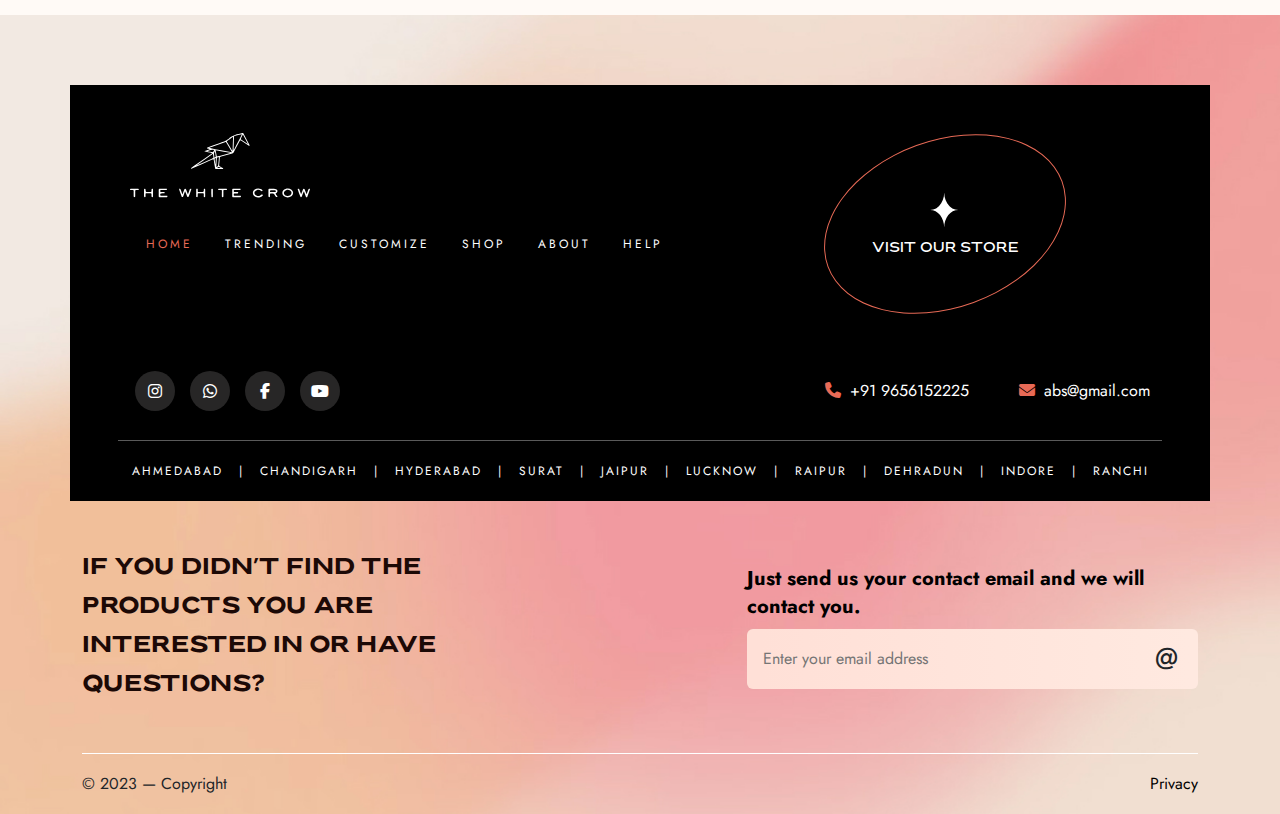
==== commit 37679699: "final" ====
--- a/index.html
+++ b/index.html
@@ -3,7 +3,10 @@
 <head>
     <meta charset="UTF-8">
     <meta name="viewport" content="width=device-width, initial-scale=1.0">
-    <title>Document</title>
+    <title>The White Crow</title>
+
+    <!-- Favicon Icon -->
+    <link rel="shortcut icon" href="image/favicon.png" type="image/x-icon">
 
     <!-- Bootstrap  v5.3.2 -->
     <link rel="stylesheet" href="css/bootstrap.min.css">
@@ -88,7 +91,6 @@
                             </svg>
                         </span>
                     </h1>
-
                     <img src="./image/banner-left-girl.png" class="banner-girl" alt="">
                     <img src="./image/banner-right-boy.png" class="banner-men" alt="">
                 </div>
--- a/css/style.css
+++ b/css/style.css
@@ -80,7 +80,7 @@
     font-family: var(--fontJost);
     line-height: 28px;
     background-color: var(--themeBg);
-    overflow-x: hidden;
+    overflow-x: hidden !important;
 }
 a{
     text-decoration: none;
@@ -108,6 +108,17 @@
 }
 .bg-orange{
     background-color: var(--themeOrange);
+}
+.text-orange{
+    color: var(--themeOrange);
+}
+.font-downey{
+    font-family: var(--fontDown);
+}
+.img-fit{
+    width: 100%;
+    height: 100%;
+    object-fit: cover;
 }
 
 /* Start Header */
@@ -735,7 +746,7 @@
 
 .bread_title{
     position: absolute;
-    top: 50%;
+    top: 35%;
     left: 110px;
     translate: 0 -50%;
 }
@@ -807,4 +818,311 @@
     rotate: -7.5deg;
     scale: 1.1;
     border: 10px #FFFAF6 solid
+}
+
+/* -----------------------About Page-------------------- */
+.about_text{
+    padding: 20px 20px 20px 40px;
+    border-left: 4px var(--themeOrange) solid;
+    color: white;
+}
+.about_center_img{
+    height: 420px;
+    padding-left: 50px;
+}
+.about_center_img img{
+    width: 100%;
+    height: 100%;
+    object-fit: cover;
+}
+.left_round_img{
+    position: absolute;
+    top: -330px;
+}
+
+#counter{
+    color: white;
+    text-align: center;
+}
+#counter div:nth-child(2) .count.percent::after,
+#counter div:nth-child(3) .count.percent::after{
+    content: 'K+';
+}
+#counter div:nth-child(4) .count.percent::after{
+    content: 'M+';
+}
+#counter .count.percent{
+    color: var(--themeOrange);
+    font-family: var(--fontDown);
+    font-weight: bold;
+}
+#gallery .owl-stage .owl-stage-outer{
+    height: 400px;
+}
+#gallery .owl-stage{
+    display: flex;
+    height: 400px;
+    align-items: center;
+}
+#gallery .owl-item{
+    position: relative;
+    left: 100px;
+}
+#gallery .owl-item.active:nth-child(odd) .item{
+    scale: 1.3;
+    position: relative;
+    z-index: 10;
+    transition: .3s;
+}
+#gallery .owl-item .item{
+    position: relative;
+    z-index: 0;
+    transition: .3s;
+}
+
+/* -------------------------Trending---------------------- */
+
+.img_text{
+    box-sizing: border-box;
+    padding: 30px 0px;
+    position: absolute;
+    bottom: 0;
+    left: 0;
+    width: 100%;
+    color: white;
+    font-size: 24px;
+    text-align: center;
+    text-transform: uppercase;
+    font-weight: bold;
+}
+.collection_product{
+    background-image: url('../image/collection_shape.png');
+    background-repeat: no-repeat;
+    background-position: center;
+    background-size: 40%;
+}
+.single_collection .collection_img{
+    overflow: hidden;
+    height: 450px;
+    transition: .3s;
+    padding: 10px;
+    margin: auto;
+    width: 100%;
+}
+.single_collection:hover .collection_img{
+    background-color: var(--themeOrange);
+    transform: scale(1.1);
+    width: 80%;
+}
+
+.single_collection .collection_img>img{
+    transition: .3s;
+}
+.single_collection:hover .collection_img>img{
+    filter: grayscale(100%);
+}
+.single_collection .img_text{
+    transition: .3s;
+}
+.single_collection:hover .img_text{
+    background-color: rgba(255, 255, 255, .2);
+    backdrop-filter: blur(5px);
+}
+
+.handbags_accessories{
+    background-image: linear-gradient(103deg, rgba(255, 192, 178, 0.15) 2.97%, rgba(232, 106, 86, 0.15) 99.3%);
+    
+}
+.handbags_bg_img{
+    background-image: url('../image/handbag_left_top.png'), 
+                      url('../image/handbag_right_bottom.png'), 
+                      url('../image/handbag_right2.png');
+    background-repeat: no-repeat;
+    background-size: 15%, 10%, 10%;
+    background-position: -50px 30%, right bottom, right 70%;
+}
+
+.single_trend_pro{
+    text-align: center;
+    position: relative;
+    margin-top: 200px;
+    padding: 0 20px;
+}
+.single_trend_pro .trend_img{
+    position: absolute;
+    bottom: 100px;
+    left: 50px;
+    right: 50px;
+    height: 340px;
+    object-fit: cover;
+    overflow: hidden;
+}
+.trend_title{
+    padding: 170px 20px 20px 20px;
+    border-radius: 5px;
+    text-transform: uppercase;
+    font-family: var(--fontDown);
+    font-weight: bold;
+}
+.trend_title a{
+    width: 80%;
+    margin: 0 auto;
+}
+.trend_bg_1{
+    background: #FFE1D5;
+}
+.trend_bg_2{
+    background: #F5F5B7;
+}
+.trend_bg_3{
+    background: #DBEEFB;
+}
+.single_trend_pro .trend_img>img{
+    transition: .3s;
+}
+.single_trend_pro:hover .trend_img>img{
+    transform: scale(1.1);
+}
+
+/* ------------------trends detail--------------- */
+
+.trends_img{
+    margin: 30px 50px;
+    text-align: center;
+    position: relative;
+}
+.trends_img::before{
+    content: '';
+    height: 100%;
+    width: 100%;
+    background-color: #FFE1D5;
+    position: absolute;
+    top: 0;
+    left: 0;
+    z-index: -1;
+    transform: scale(1.1) rotate(0deg);
+    transition: .3s;
+    border-radius: 5px;
+}
+.single_trends:hover .trends_img::before{
+    transform: scale(1.1) rotate(8deg);
+    background-color: var(--themeOrange);
+}
+.single_trends .trends_img>img{
+    transition: .3s;
+    border: 7px transparent solid;
+}
+.single_trends:hover .trends_img>img{
+    transform: rotate(-8deg) scale(1.1);
+    border-color: white;
+}
+
+/* --------------------------Customize------------------------- */
+
+.customize .sec_title h1{
+    font-family: var(--fontDown);
+    font-size: 32px;
+    font-weight: bold;
+    width: 87%;
+    margin: 0 auto;
+}
+.customize_wave_line{
+    position: absolute;
+    left: 50%;
+    bottom: -15px;
+    transform: translateX(-50%);
+}
+
+/* ---------------------Contact Us-------------------------- */
+
+.call_icon{
+    height: 40px;
+    width: 40px;
+    background-color: #000;
+    color: white;
+    display: flex;
+    justify-content: center;
+    align-items: center;
+    border-radius: 50%;
+}
+
+.contact_form input, .contact_form textarea{
+    background-color: transparent;
+    border: 0.5px solid #555;
+    border-radius: 0;
+    padding: 25px;
+    resize: none;
+    &:focus{
+        border-color: initial;
+        box-shadow: none;
+        background-color: transparent;
+    }
+}
+.close_note{
+    padding: 15px;
+    background: var(--2, linear-gradient(64deg, rgba(232, 106, 86,0.3), rgba(255, 126, 46,0.3)));
+    width: 80%;
+    text-align: center;
+    font-size: 18px;
+    font-weight: bold;
+    border-radius: 5px;
+}
+.location_icon{
+    height: 40px;
+    width: 40px;
+    margin: 10px auto;
+    display: flex;
+    justify-content: center;
+    align-items: center;
+    color: white;
+    background-color: var(--themeOrange);
+    border-radius: 50%;
+    font-size: 20px;
+}
+.location{
+    position: absolute;
+}
+.location-1{
+    top: 0;
+    left: 12%;
+}
+.location-2{
+    top: -70px;
+    left: 30%;
+}
+.location-3{
+    top: 0px;
+    right: 7%;
+}
+.location-4{
+    top: 210px;
+    left: 12%;
+}
+.location-5{
+    top: 100px;
+    left: 41%;
+}
+.location-6{
+    top: 208px;
+    right: 11%;
+}
+.location-7{
+    bottom: 230px;
+    left: 19%;
+}
+.location-8{
+    bottom: 300px;
+    left: 50%;
+}
+.location-9{
+    bottom: 0px;
+    left: 17%;
+}
+.location-10{
+    bottom: 120px;
+    left: 44%;
+}
+.location-11{
+    bottom:148px;
+    right: 5%;
 }--- a/css/responsive.css
+++ b/css/responsive.css
@@ -229,4 +229,94 @@
         justify-content: flex-start;
         white-space: nowrap;
     }
+    .bread_title{
+        top: 100px;
+        left: 50%;
+        translate: -50% 0;
+    }
+    .bread_title .breadcrumb
+    {
+        justify-content: center;
+    }
+
+    .title_dots{
+        margin: 0 auto;
+    }
+    .title_line{
+        display: block;
+        position: relative;
+        left: 0;
+        bottom: 0px;
+        margin: 0px auto -20px;
+    }
+    .about_content{
+        margin: 0 20px 0;
+    }
+    .about_content .about_text{
+        margin-bottom: 50px;
+    }
+    #counter .count.percent{
+        font-size: 45px;
+    }
+    .about_center_img{
+        padding: 0;
+    }
+    .wear_lable{
+        right: -50px;
+        top: 100px;
+    }
+    .left_round_img{
+        position: static;
+        width: 100%;
+        margin-top: 100px;
+    }
+    .multi_brand_img{
+        padding: 40px 0 !important;
+    }
+    #gallery .owl-stage .owl-stage-outer{
+        height: 200px;
+    }
+    #gallery .owl-stage{
+        display: flex;
+        height: 200px;
+        align-items: center;
+    }
+    #gallery .owl-item{
+        position: relative;
+        left: 0;
+    }
+    .handbags_bg_img{
+        background-image: url('../image/handbag_left_top.png'), 
+                          url('../image/handbag_right_bottom.png'), 
+                          url('../image/handbag_right2.png');
+        background-repeat: no-repeat;
+        background-size: 80%, 60%, 30%;
+        background-position: 0px 15%, right bottom, right 91%;
+        padding-bottom: 400px;
+    }
+    .handbags_bg_img .sec_title{
+        margin-bottom: 270px;
+    }
+
+    .trends_img{
+        margin: 10px 30px;
+    }
+    .customize .sec_title h1{
+        font-size: 30px;
+    }
+    .customize_divider{
+        scale: 2;
+        padding-bottom: 50px;
+    }
+    .all_map_location{
+        text-align: center;
+    }
+    .location{
+        position: static;
+        margin-bottom: 30px;
+    }
+    .close_note{
+        width: 100%;
+        margin-bottom: 30px;
+    }
 }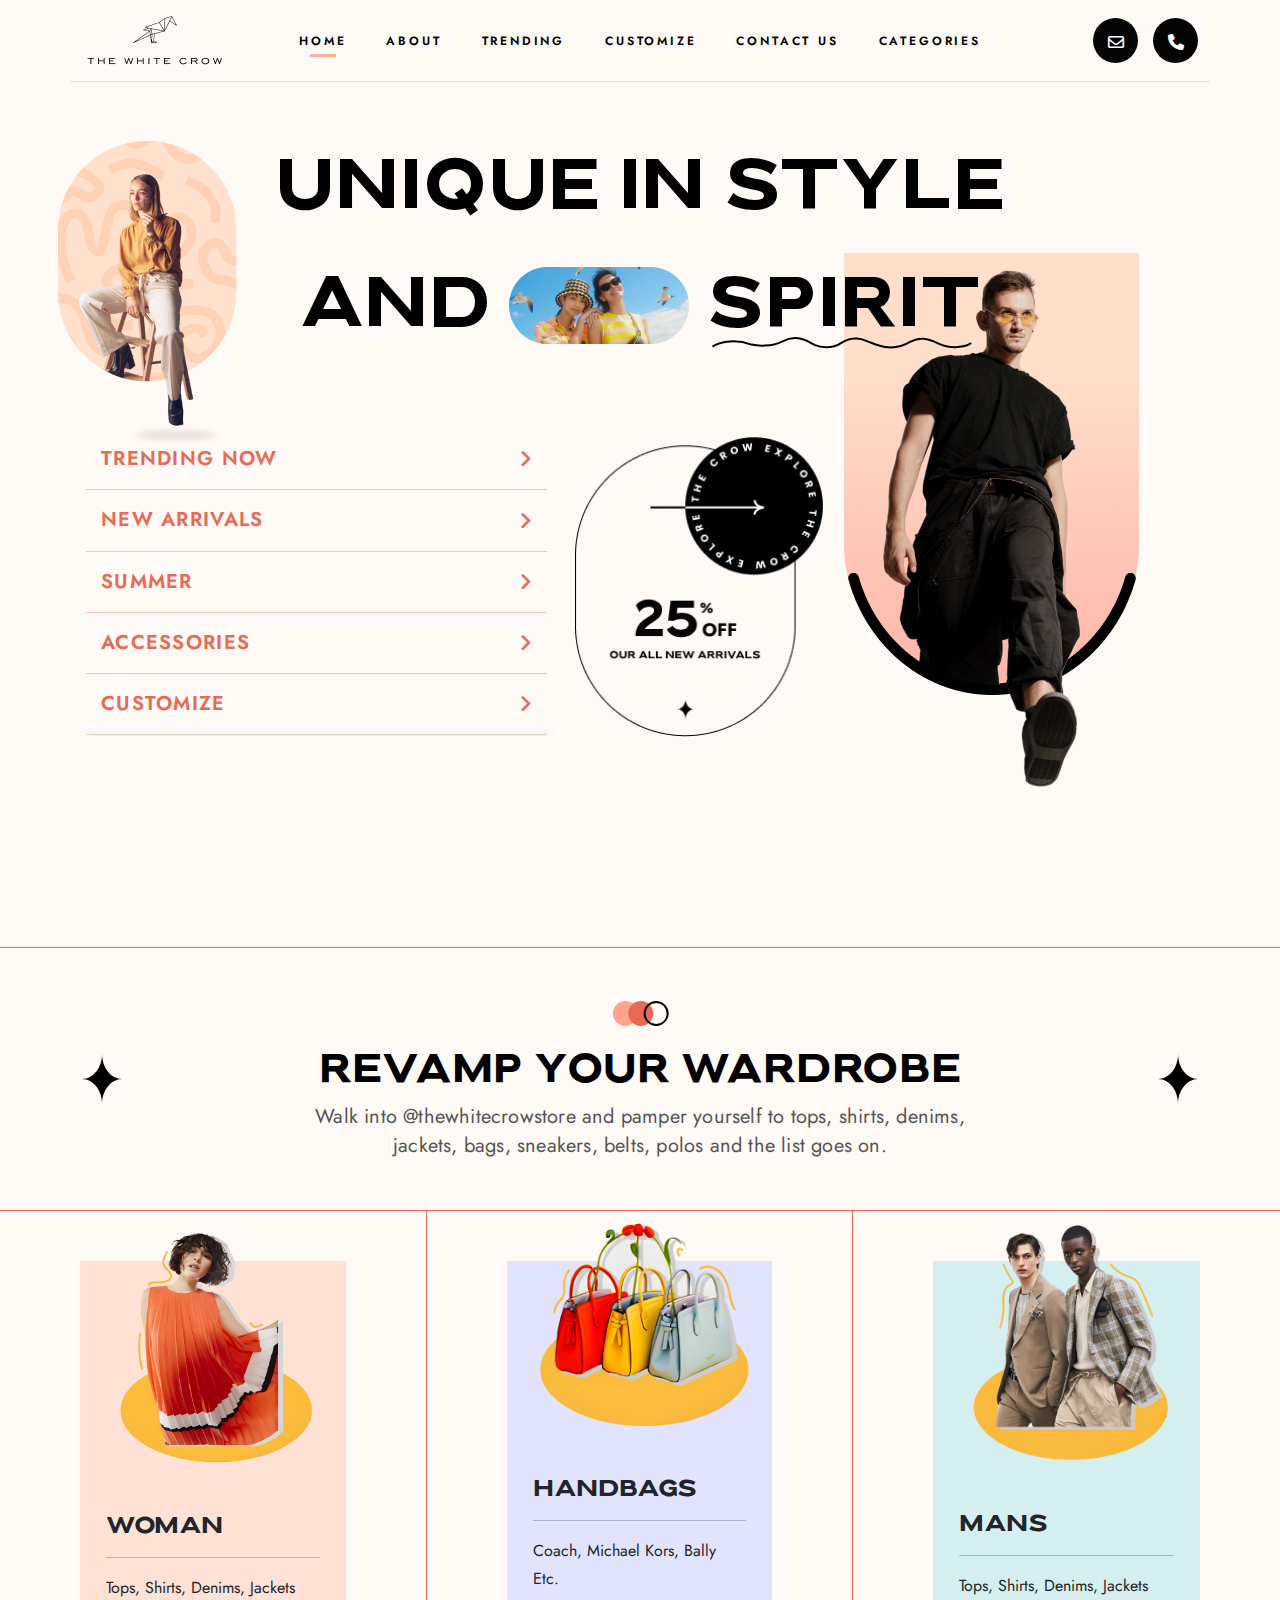
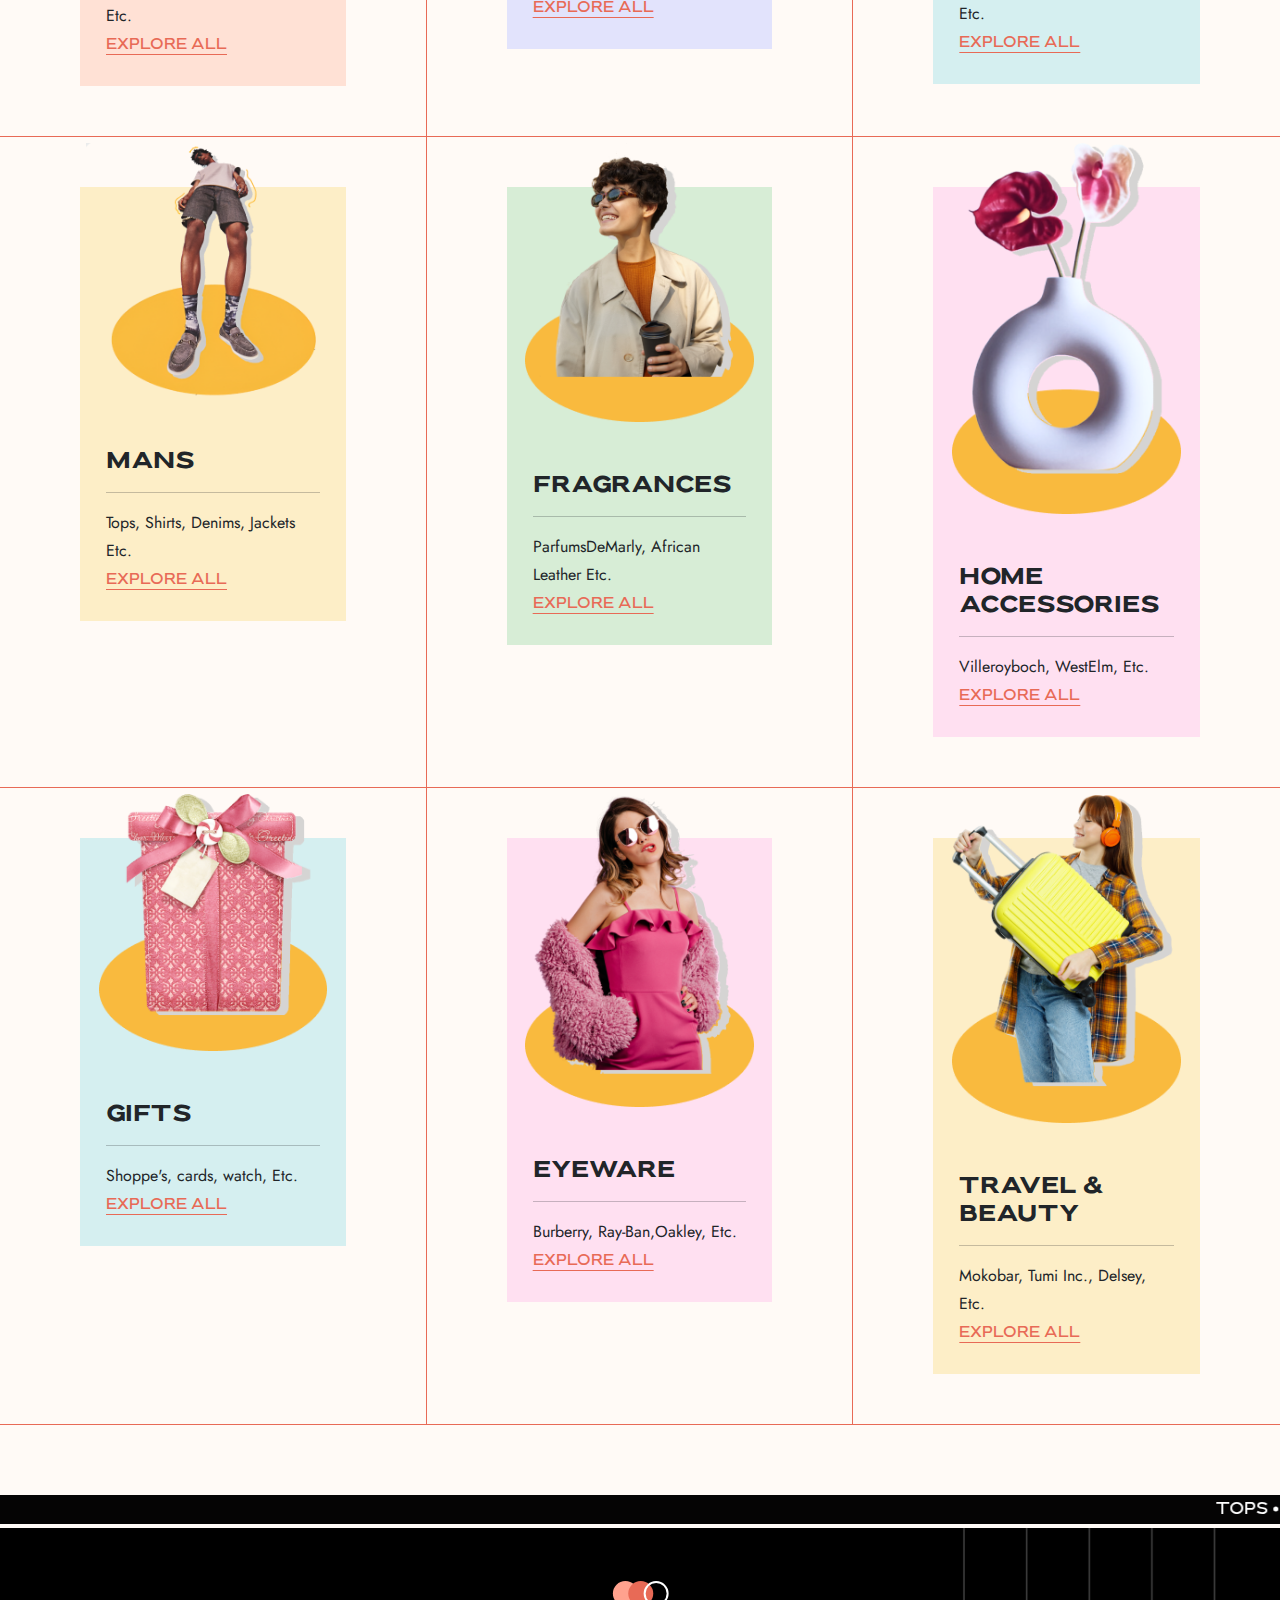
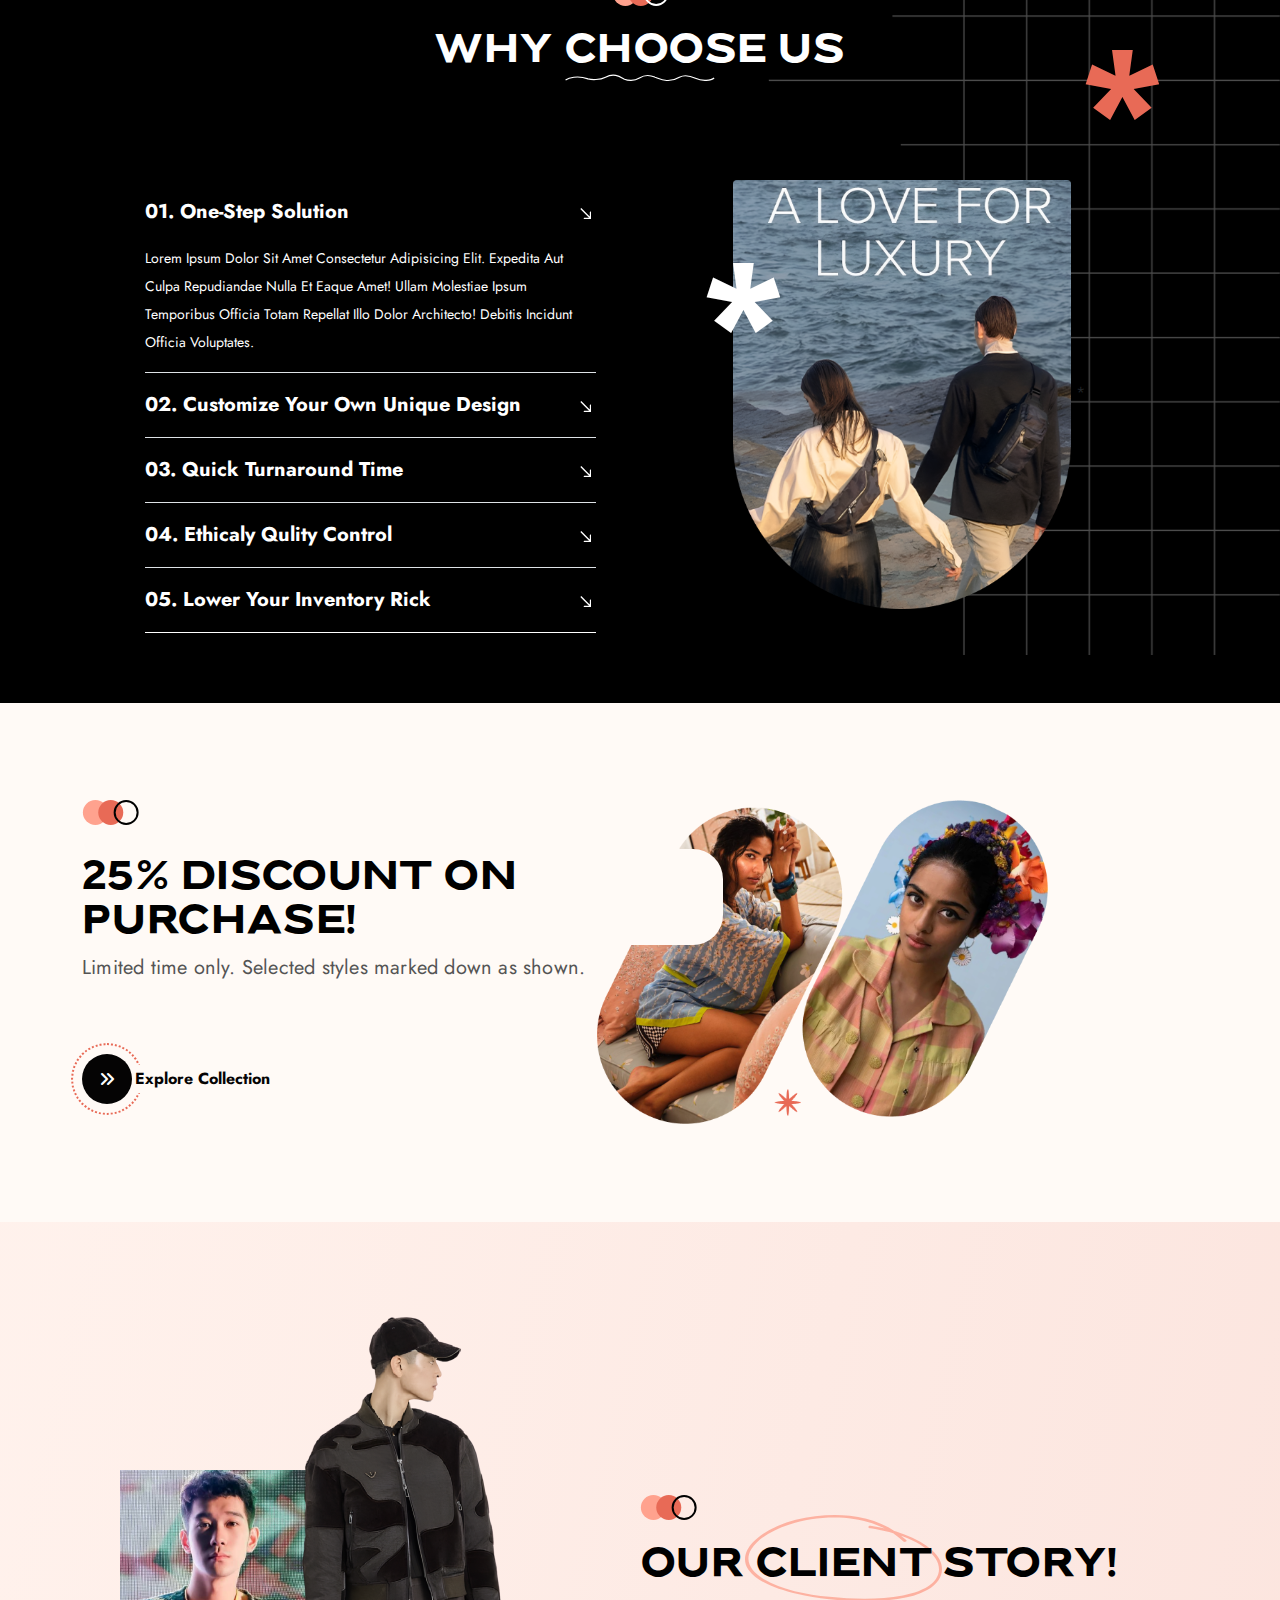
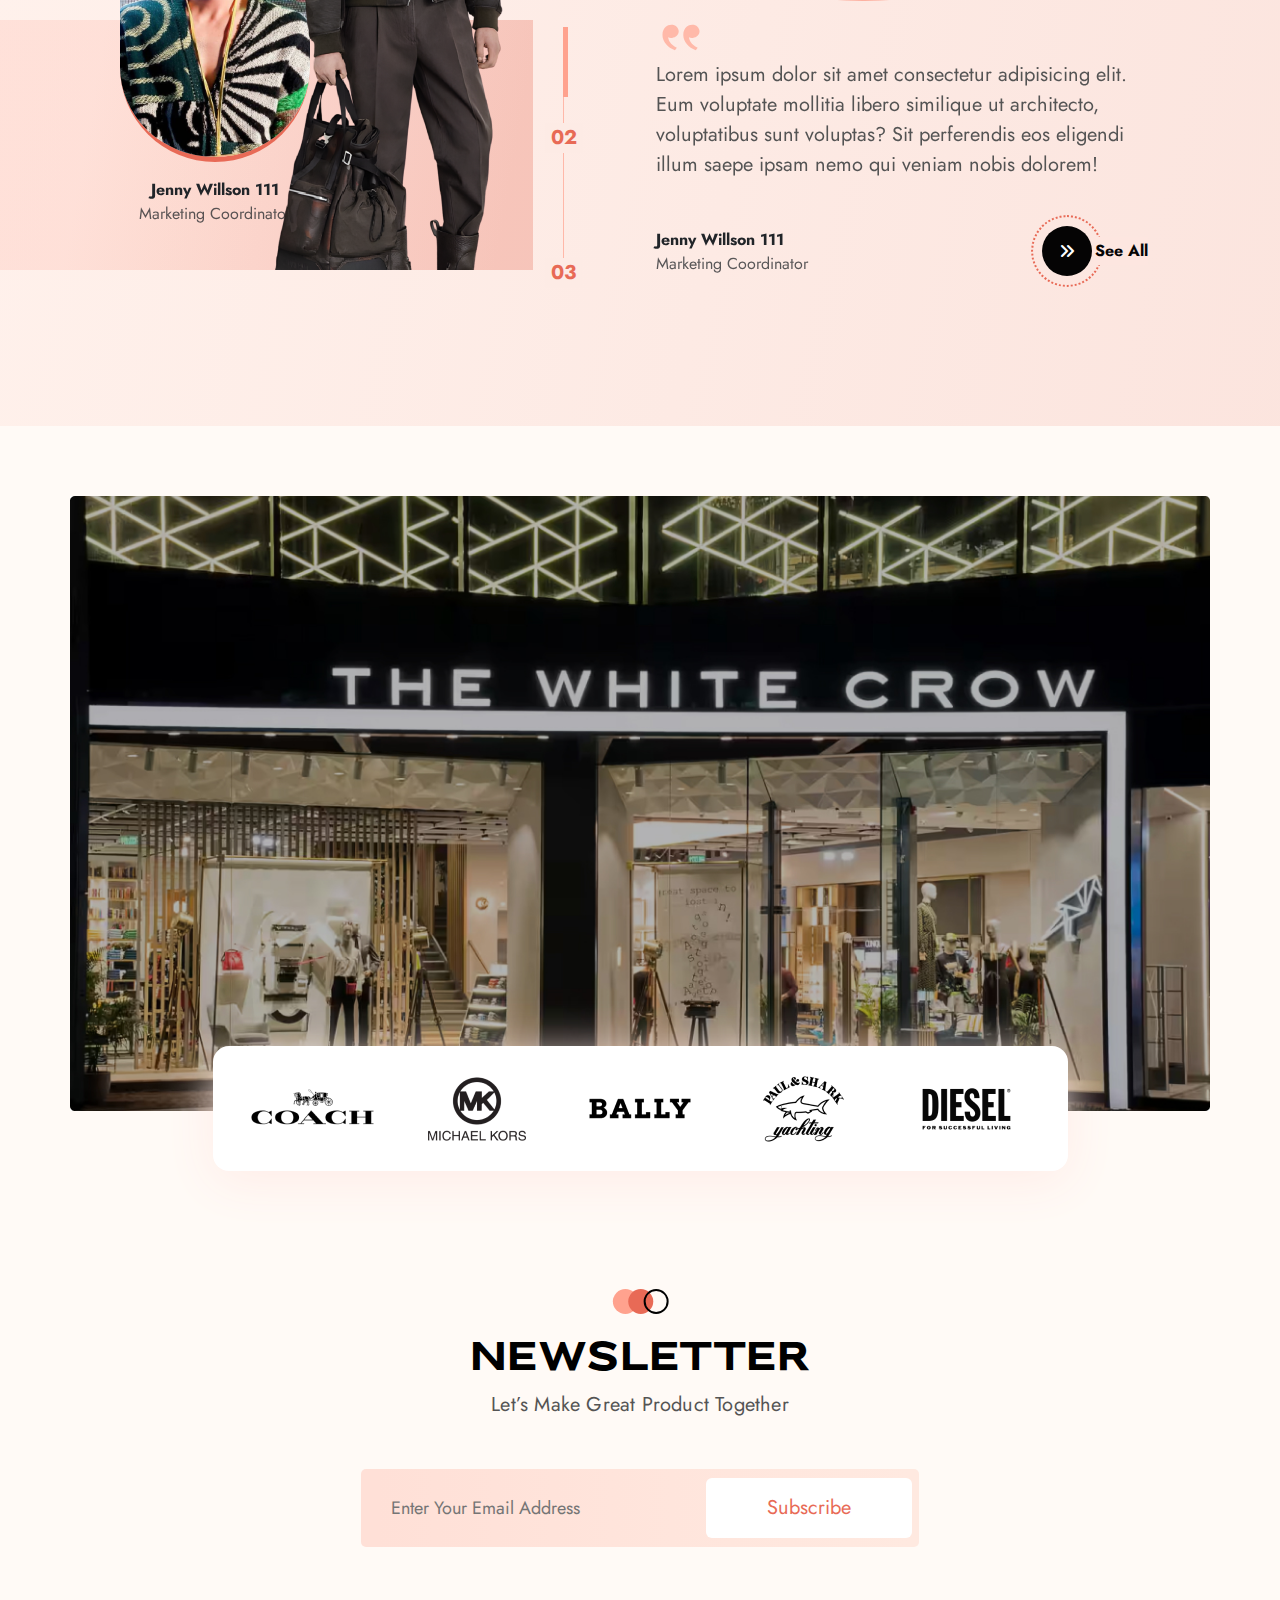
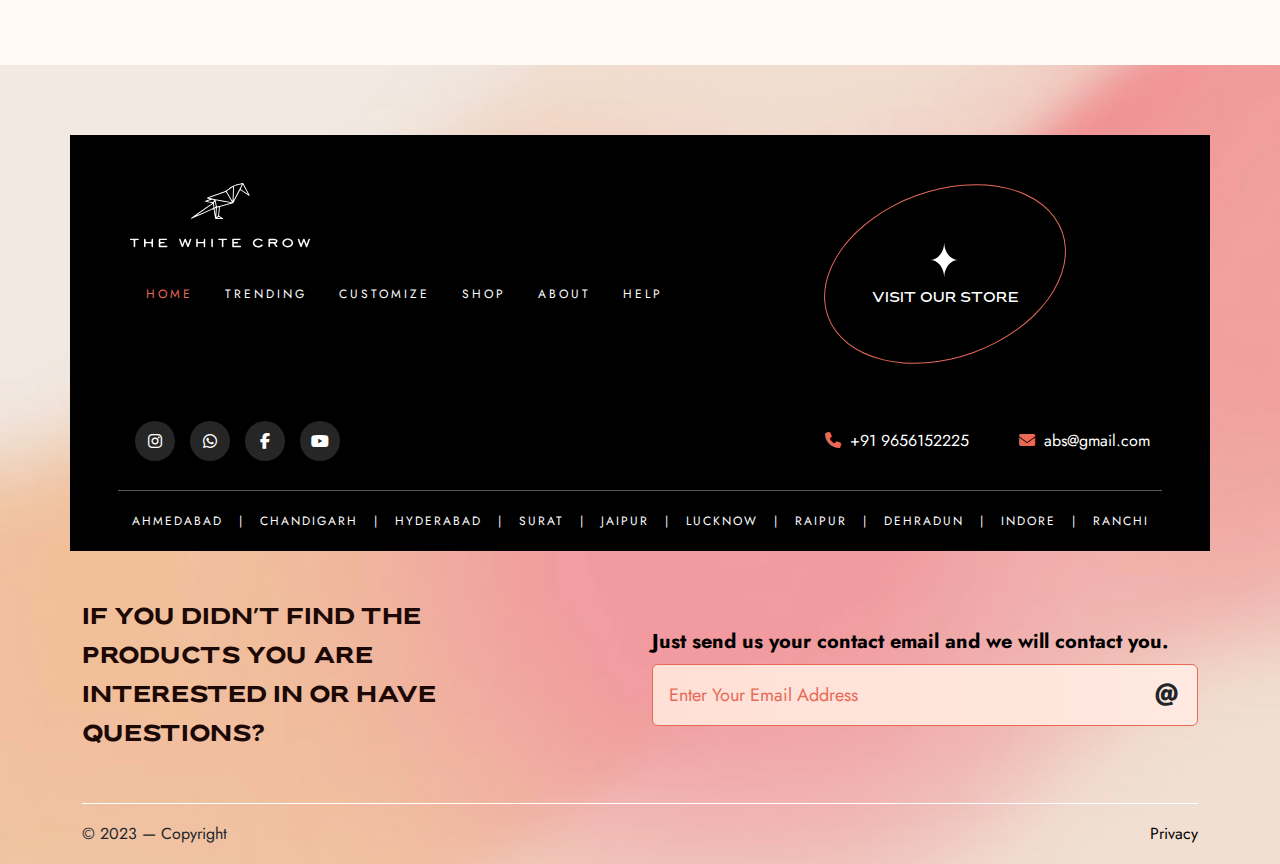
==== commit 94de485b: "changes" ====
--- a/index.html
+++ b/index.html
@@ -275,7 +275,7 @@
         </section>
 
         <!-- Why Choose Us -->
-        <section class="bg-black spacer">
+        <section class="bg-black spacer-bottom why_choose_us">
             <div class="container">
                 <div class="sec_title">
                     <svg xmlns="http://www.w3.org/2000/svg" width="57" height="25" viewBox="0 0 57 25" fill="none">
@@ -406,9 +406,14 @@
                             <ellipse cx="28.7521" cy="12.5" rx="12.4982" ry="12.5" fill="#E86A56"/>
                             <path d="M55.635 12.5C55.635 18.8514 50.487 24 44.1368 24C37.7867 24 32.6387 18.8514 32.6387 12.5C32.6387 6.14859 37.7867 1 44.1368 1C50.487 1 55.635 6.14859 55.635 12.5Z" stroke="black" stroke-width="2"/>
                         </svg>
-                        <p class="h1 mt-4 position-relative">
-                            Our Client Story!
-                            <span class="position-absolute translate-middle top-50 z-n1 client_circle"><img src="image/client_circle.svg" alt=""></span>
+                        <p class="h1 mt-4 ">
+                            Our
+                            <span class="position-relative">
+                                Client
+                                <span class="position-absolute z-n1 client_circle"><img src="image/client_circle.svg" alt=""></span>
+                            </span>
+                             Story!
+                            
                         </p>                    
                     </div>
                 </div> 
@@ -434,7 +439,7 @@
                                 </div>
                                 <div class="col-lg-5 col-12 order-lg-1 order-0 mx-auto px-3 position-relative">
                                     <img src="image/comma.svg" class="comma_icon" alt="">
-                                    <p>
+                                    <p class="review_text">
                                         Lorem ipsum dolor sit amet consectetur adipisicing elit. Eum voluptate mollitia libero similique ut architecto, voluptatibus sunt voluptas? Sit perferendis eos eligendi illum saepe ipsam nemo qui veniam nobis dolorem!
                                     </p>
                                     <div class="pt-lg-5 pt-3 d-flex align-items-center justify-content-between">
@@ -466,7 +471,7 @@
                                 </div>
                                 <div class="col-lg-5 col-12 order-lg-1 order-0 mx-auto px-3 position-relative">
                                     <img src="image/comma.svg" class="comma_icon" alt="">
-                                    <p>
+                                    <p class="review_text">
                                         Lorem ipsum dolor sit amet consectetur adipisicing elit. Eum voluptate mollitia libero similique ut architecto, voluptatibus sunt voluptas? Sit perferendis eos eligendi illum saepe ipsam nemo qui veniam nobis dolorem!
                                     </p>
                                     <div class="pt-lg-5 pt-3 d-flex align-items-center justify-content-between">
@@ -498,7 +503,7 @@
                                 </div>
                                 <div class="col-lg-5 col-12 order-lg-1 order-0 mx-auto px-3 position-relative">
                                     <img src="image/comma.svg" class="comma_icon" alt="">
-                                    <p>
+                                    <p class="review_text">
                                         Lorem ipsum dolor sit amet consectetur adipisicing elit. Eum voluptate mollitia libero similique ut architecto, voluptatibus sunt voluptas? Sit perferendis eos eligendi illum saepe ipsam nemo qui veniam nobis dolorem!
                                     </p>
                                     <div class="pt-lg-5 pt-3 d-flex align-items-center justify-content-between">
@@ -549,7 +554,7 @@
         </section>
 
         <!-- Newsletter -->
-        <section class="newsletter mb-5 text-center">
+        <section class="newsletter spacer-bottom mb-5 text-center">
             <div class="container">
                 <div class="sec_title">
                     <svg xmlns="http://www.w3.org/2000/svg" width="57" height="25" viewBox="0 0 57 25" fill="none">
@@ -636,11 +641,11 @@
                         <p class="info_title">If you didn’t find the products
                             you are interested in or have questions?</p>
                     </div>
-                    <div class="col-md-5 ms-auto">
+                    <div class="col-md-6 ms-auto">
                         <p class="fw-bold mb-2 text-black fs-5">Just send us your contact email and we will contact you.</p>
                         <form class="position-relative">
-                            <input type="text" class="rounded-2 p-3 txt_box " placeholder="Enter your email address">
-                            <span class="foot_txt">@</span>
+                            <input type="text" class="rounded-2 p-3 txt_box email_txt" placeholder="Enter your email address">
+                            <span class="foot_txt fw-bold">@</span>
                         </form>
                     </div>
                 </div>
--- a/css/style.css
+++ b/css/style.css
@@ -409,6 +409,12 @@
 }
 
 /* why choose us */
+.why_choose_us{
+    background-image: url('../image/why_choose_line.png');
+    background-repeat: no-repeat;
+    background-position: right top;
+    background-size: 40%;
+}
 .sec_title .wave_line{
     left: 50%;
     transform: translateX(-50%);
@@ -419,13 +425,21 @@
     background-color: transparent !important;
     color: white;
     padding: 20px 0;
+    font-size: 20px;
+    font-weight: bold;
+    text-transform: capitalize;
 }
 .why_choose .accordion-item{
     background-color: transparent !important;
     color: white;
 }
+.why_choose .accordion-item:last-child{
+    border-bottom: 1px #fff solid;
+}
 .why_choose .accordion-body{
     padding: 0 0 16px;
+    font-size: 14px;
+    text-transform: capitalize;
 }
 .accordion-button:focus{
     box-shadow: none;
@@ -444,11 +458,12 @@
     &::before{
         content: '*';
         position: absolute;
-        top: 30%;
-        left: -30px;
+        top: 27%;
+        left: 27px;
         z-index: 1;
         font-size: 150px;
         color: white;
+        font-weight: bold;
     }
     &::after{
         content: '*';
@@ -458,6 +473,7 @@
         z-index: 1;
         font-size: 150px;
         color: var(--themeOrange);
+        font-weight: bold;
     }
 }
     
@@ -510,12 +526,12 @@
     }
     &::before{
         content: '';
-        height: 80px;
-        width: 80px;
+        height: 72px;
+        width: 72px;
         border: 2px var(--themeOrange) dotted;
         position: absolute;
-        top: -15px;
-        left: -15px;
+        top: -11px;
+        left: -11px;
         border-radius: 50%;
     }
 }
@@ -523,10 +539,15 @@
     color: var(--txtBlack);
     font-family: var(--fontJost);
     font-weight: bold;
-    padding-left: 10px;
+    padding-left: 3px;
     background-color: var(--themeBg);
     position: relative;
     z-index: 1;
+}
+.review_text{
+    font-size: 20px;
+    line-height: 30px;
+    color: #545454;
 }
 
 /* Our Client Story */
@@ -535,7 +556,8 @@
     padding-bottom: 150px;
 }
 .client_circle{
-    left: 37%;
+    left: -10px;
+    bottom: -15px;
 }
 .comma_icon{
     width: 10% !important;
@@ -578,7 +600,7 @@
 .see_all{
     position: absolute;
     right: 120px;
-    bottom: 30px;
+    bottom: 0;
     width: auto;
 }
 #testimonial .owl-stage-outer{
@@ -592,22 +614,66 @@
 #testimonial .owl-dots{
     margin: 0;
     position: absolute;
-    left: 50%;
-    bottom: -70px;
-    translate: -50% 0;
+    left: 42%;
+    bottom: -12px;
+    height: 270px;
+    display: flex;
+    flex-direction: column;
+    justify-content: space-between;
+
+    &::before{
+        content: '';
+        width: 1px;
+        /* height: 100%; */
+        background: rgba(255, 162, 142, 0.70);
+        position: absolute;
+        top: 25px;
+        bottom: 25px;
+        left: 25px;
+    }
+    
+}
+#testimonial .owl-dots .owl-dot{
+    display: block;
+    position: relative;
+    
 }
 #testimonial .owl-dots .owl-dot button{
-    background-color: var(--txtBlack);
+    /* background-color: var(--txtBlack); */
+    background-color: #fdebe5;
     border: none;
-    border-radius: 50%;
-    height: 40px;
-    width: 40px;
-    color: white;
-    margin: 5px;
+    /* border-radius: 50%; */
+    /* height: 40px; */
+    /* width: 40px; */
+    color: var(--themeOrange);
+    margin-left: 7px;
+    font-size: 20px;
+    font-weight: bold;
 }
 #testimonial .owl-dots .owl-dot.active button{
-    /* color: white; */
-    background-color: var(--themeOrange);
+    /* display: none; */
+    text-indent: 100px;
+    white-space: nowrap;
+    overflow: hidden;
+
+    position: absolute;
+    top: 50%;
+    left: 18px;
+    transform: translateY(-50%);
+    padding: 0;
+    height: 70px;
+    width: 5px;
+    background-color: #FFA28E;
+    transition: .3s;
+}
+#testimonial .owl-dots .owl-dot:nth-child(1).active button{
+    top: 9px;
+    transform: translateY(0);
+}
+#testimonial .owl-dots .owl-dot:nth-child(3).active button{
+    top: auto;
+    bottom: 9px;
+    transform: translateY(0);
 }
 
 /* Client Logo */
@@ -625,21 +691,25 @@
     width: 50%;
 }
 .txt_box{
-    padding: 16px 50px 16px 30px;
+    padding: 25px 50px 25px 30px;
     border-radius: 5px;
     background: linear-gradient(270deg, #FFE9E0 1.82%, #FFE0D7 97.26%);
     width: 100%;
     border: none;
     outline: none;
+    text-transform: capitalize;
+    font-size: 18px;
 }
 .news_submit{
     background-color: white;
     position: absolute;
-    top: 7px;
+    top: 50%;
+    transform: translateY(-50%);
     right: 7px;
-    padding: 10px 40px;
-    color: var(--themeOrange);
+    padding: 14px 60px;
+    color: #E86A56;
     outline: none;
+    font-size: 20px;
     &:hover{
         background-color: var(--themeOrange);
         color: white;
@@ -741,7 +811,12 @@
 .foot_extra_info{
     border-bottom: 1px white solid;
 }
-
+.email_txt{
+    border: 1px var(--themeOrange) solid;
+}
+.email_txt::placeholder{
+    color: var(--themeOrange);
+}
 /* ----------------------------Categories page ---------------------------*/
 
 .bread_title{
@@ -807,17 +882,56 @@
         background-color: var(--themeOrange);
     }
 }
-
+.breadcrumbs{
+    height: 700px;
+    background-image: url('../image/breadcrumb_line.png');
+    background-repeat: no-repeat;
+    background-position: left center;
+}
 .breadcrumb_tag{
     position: absolute;
-    bottom: 70px;
+    width: 100%;
+    bottom: 111px;
     left: 0;
     padding: 20px 0;
     font-size: 22px;
     font-weight: bold;
     rotate: -7.5deg;
     scale: 1.1;
-    border: 10px #FFFAF6 solid
+    border: 10px #FFFAF6 solid;
+    display: flex;
+    flex-wrap: nowrap;
+    justify-content: space-around;
+    z-index: 1;
+}
+.breadcrumb_logo{
+    display: flex;
+    position: absolute;
+    background-color: #FFFAF6;
+    bottom: 61px;
+    left: 0;
+    width: 100%;
+    justify-content: space-between;
+    border-top: 1px var(--themeOrange) solid;
+    border-bottom: 1px var(--themeOrange) solid;
+    padding: 6px;
+    rotate: 3.5deg;
+}
+.breadcrumb_logo img{
+    height: 100px;
+    width: 100px;
+    object-fit: contain;
+    margin: 0px 30px;
+}
+.breadcrumb_lady{
+    position: absolute;
+    right: 10%;
+    bottom: 140px;
+}
+.breadcrumb_shirt{
+    position: absolute;
+    top: 30%;
+    left: 30%;
 }
 
 /* -----------------------About Page-------------------- */
@@ -1079,6 +1193,11 @@
     border-radius: 50%;
     font-size: 20px;
 }
+.all_map_location{
+    background-image: url('../image/contact_map.png');
+    height: 700px;
+    background-size: cover;
+}
 .location{
     position: absolute;
 }
--- a/css/responsive.css
+++ b/css/responsive.css
@@ -310,6 +310,7 @@
     }
     .all_map_location{
         text-align: center;
+        margin-top: 0 !important;
     }
     .location{
         position: static;
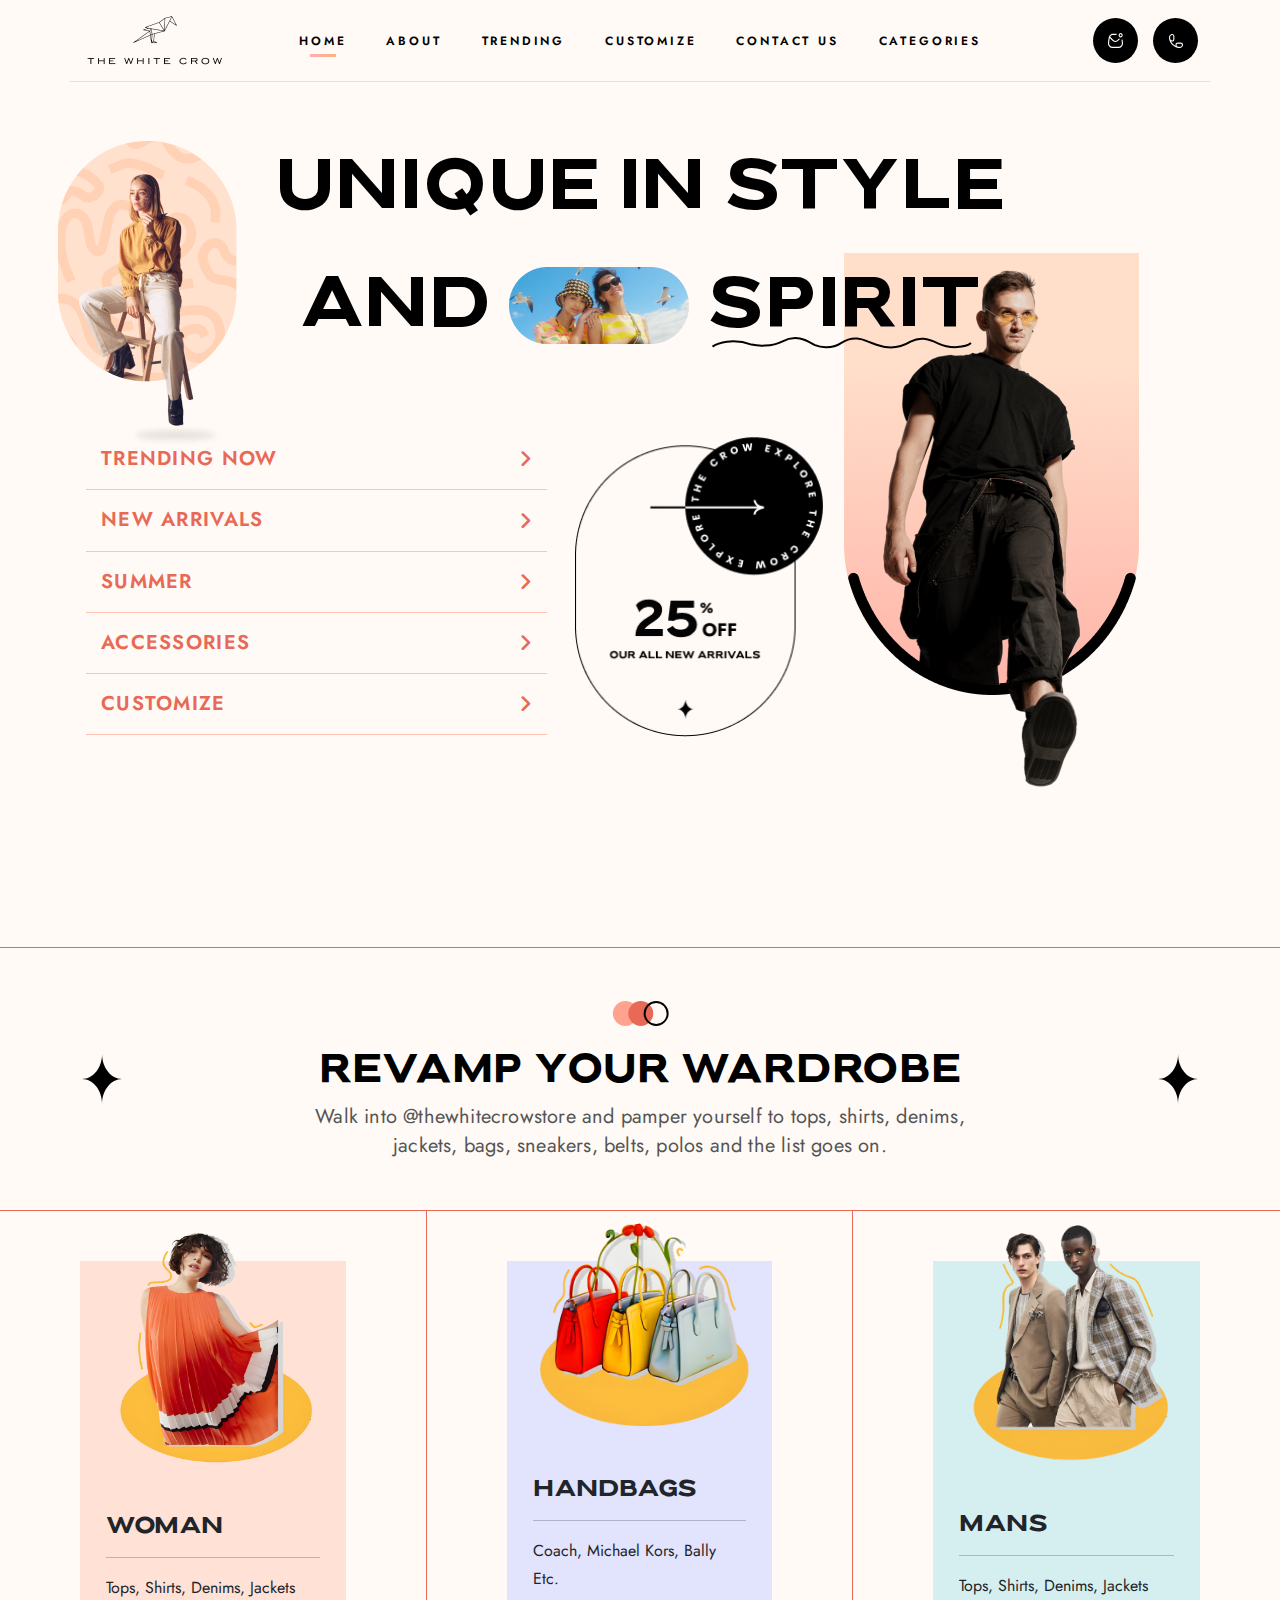
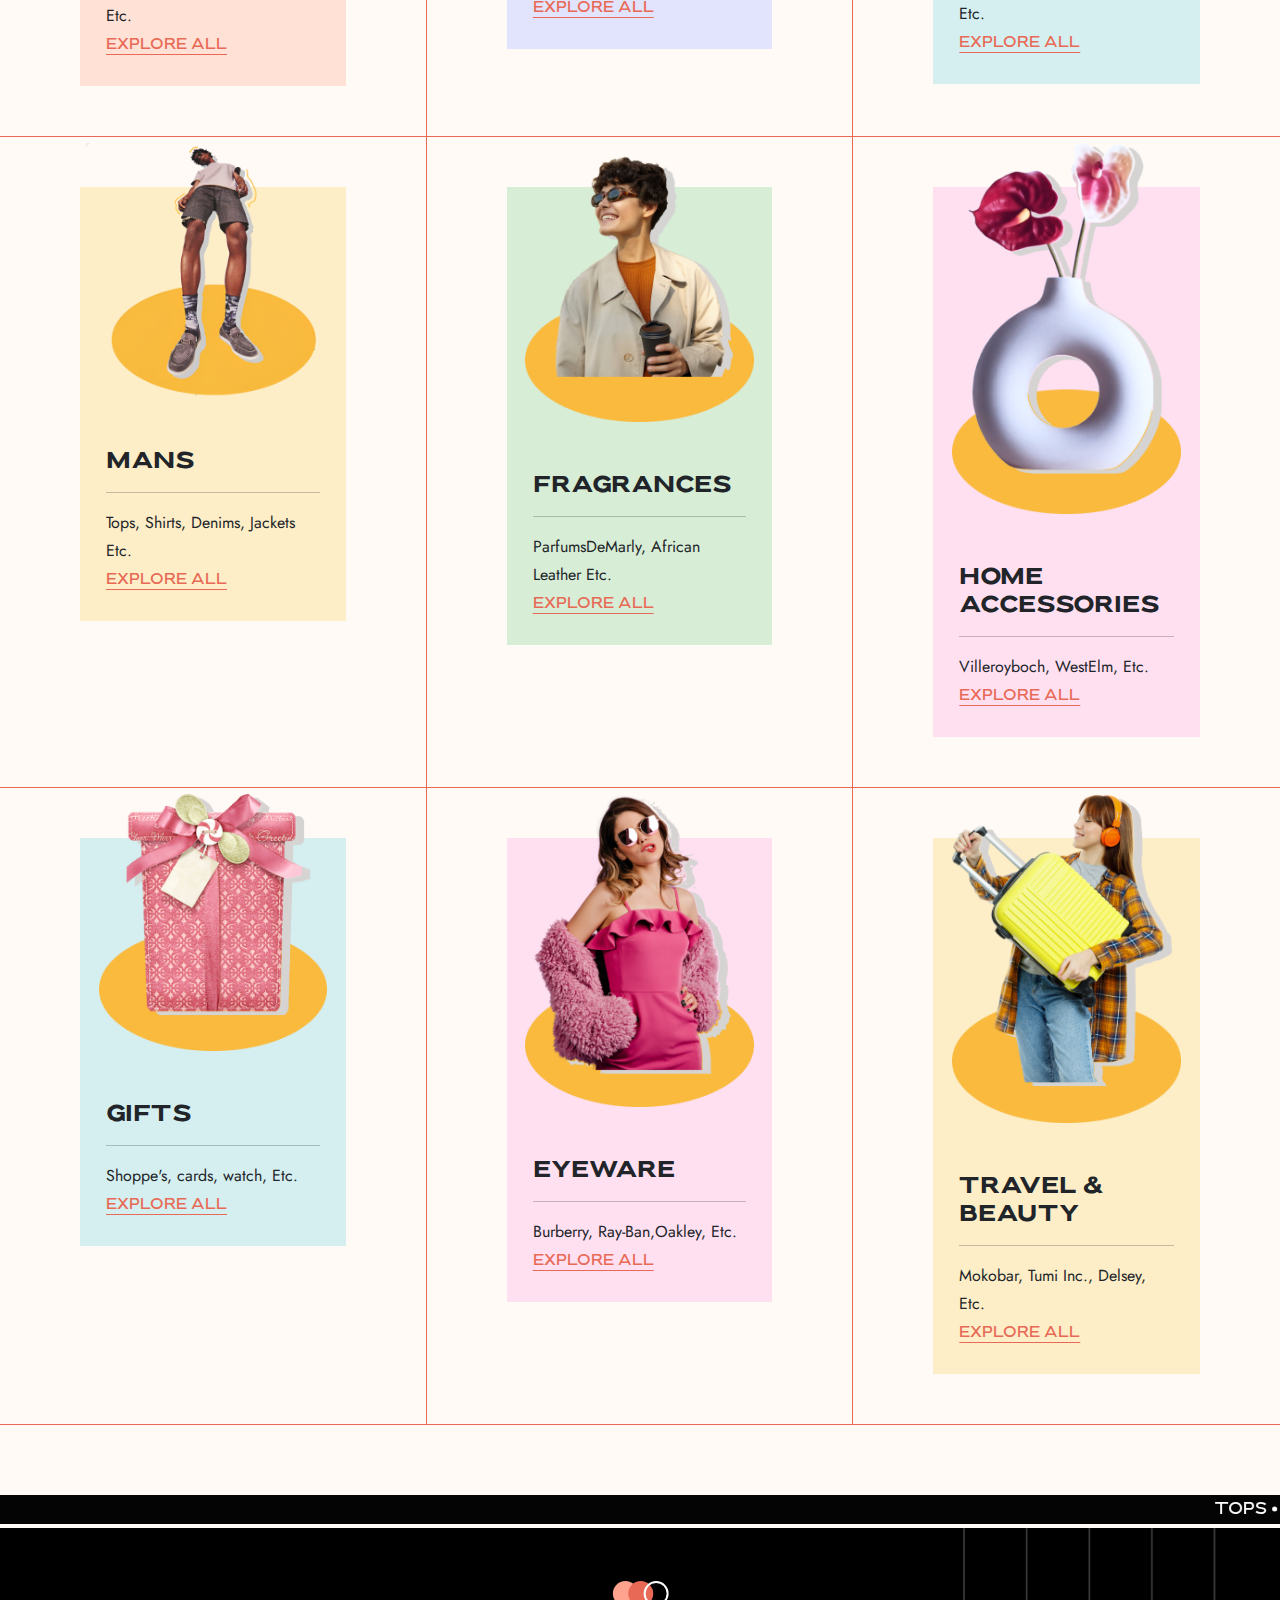
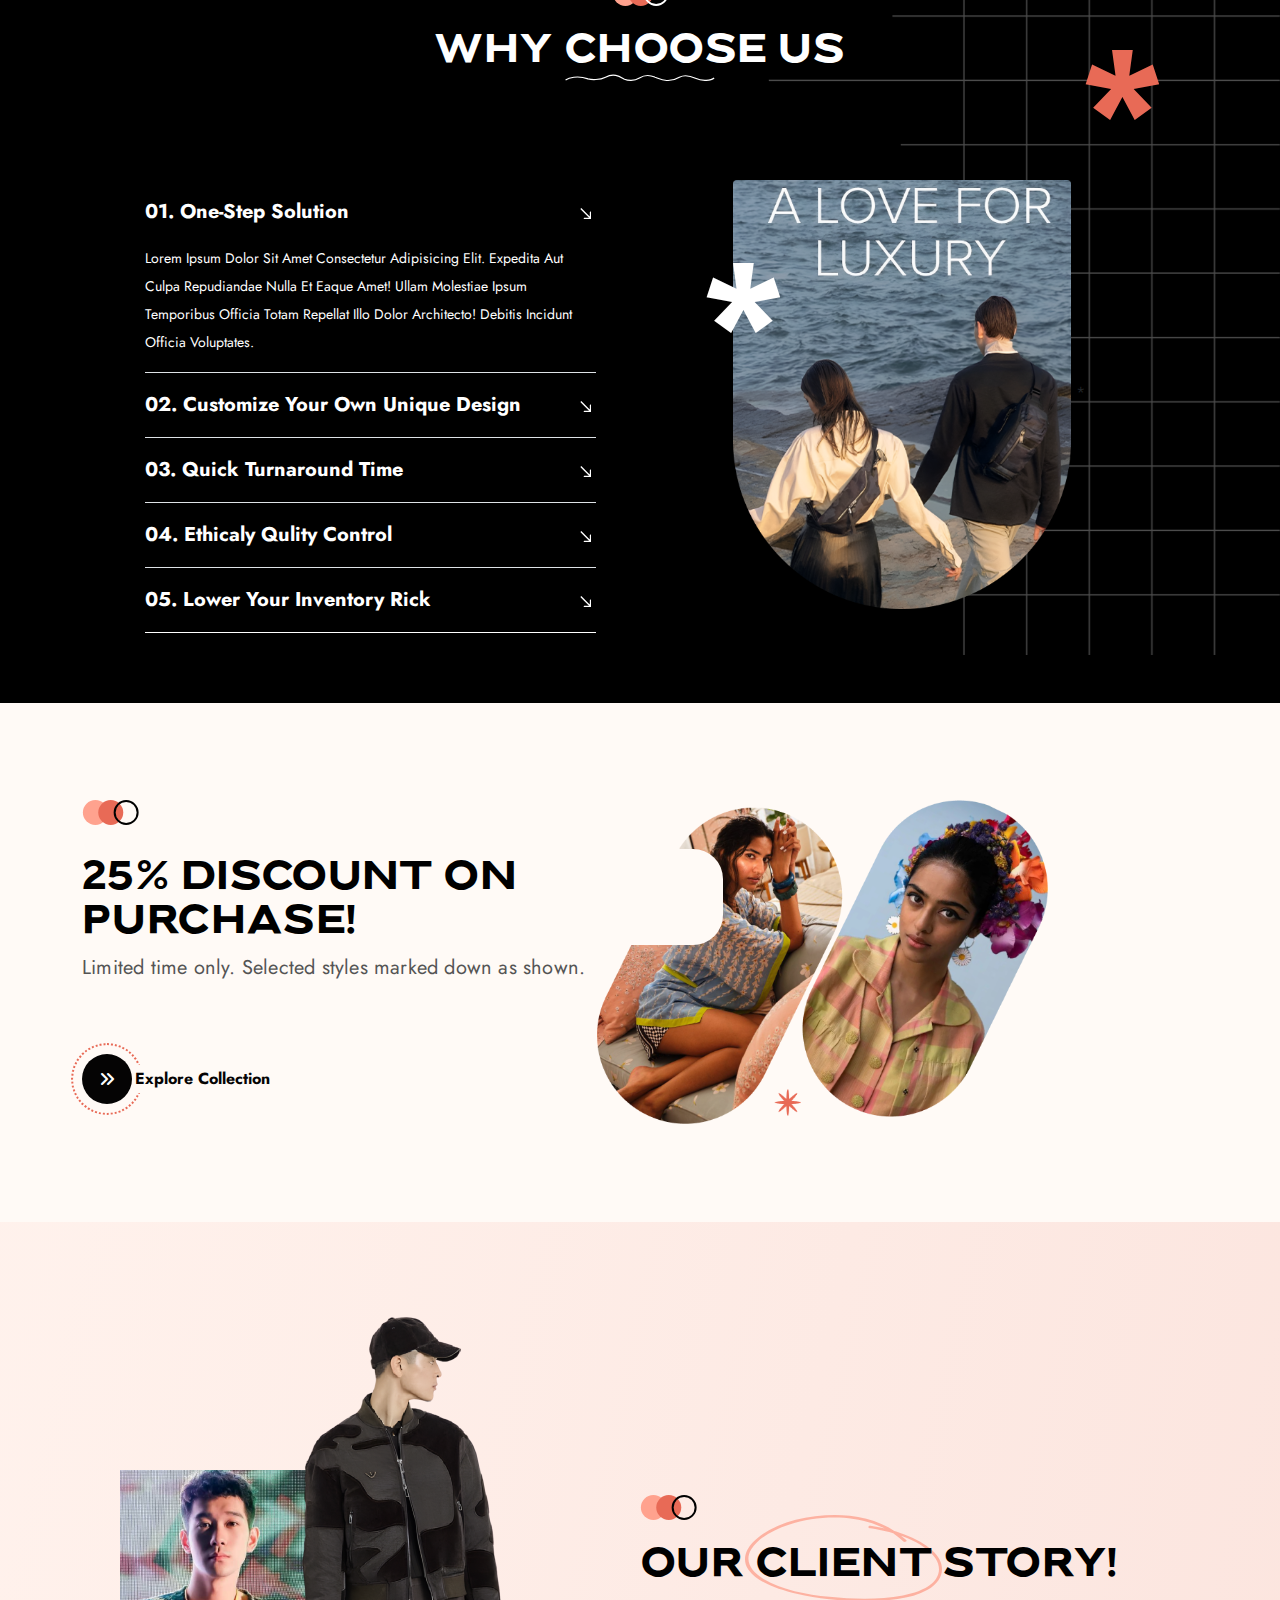
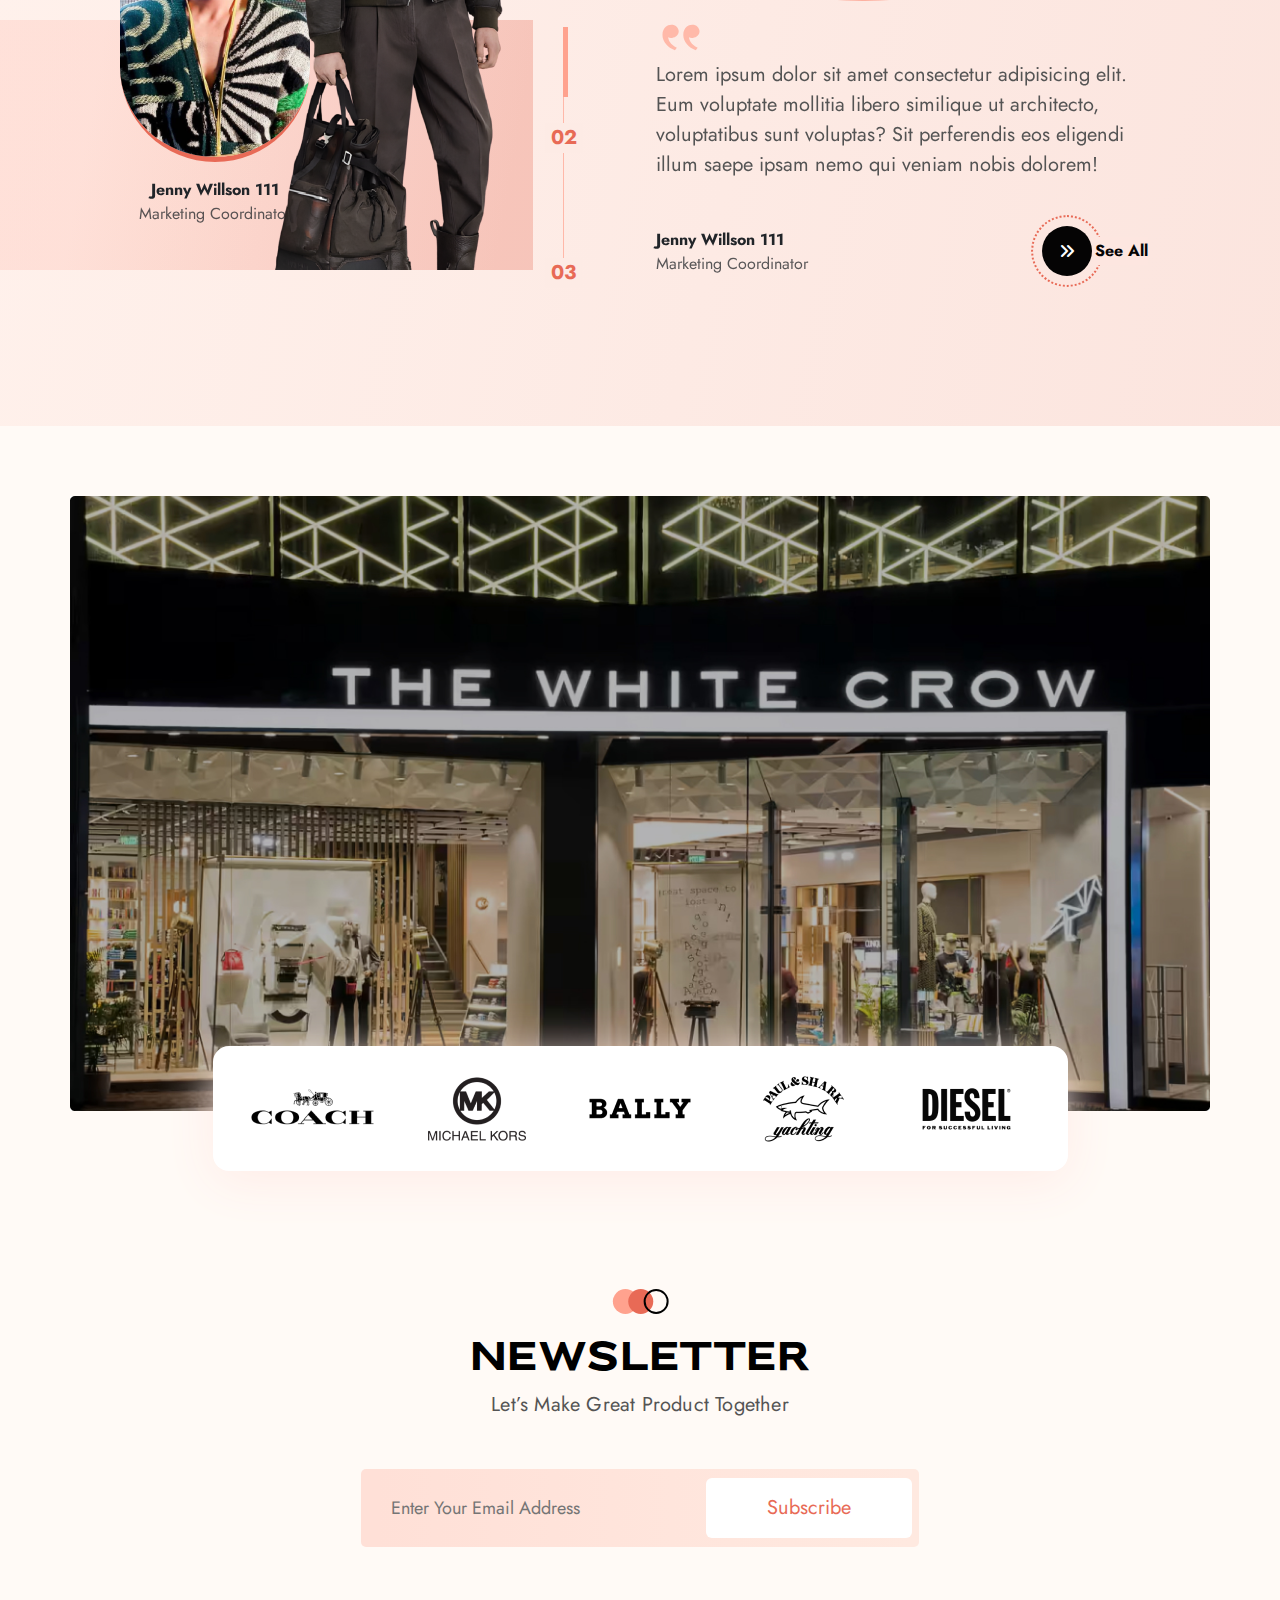
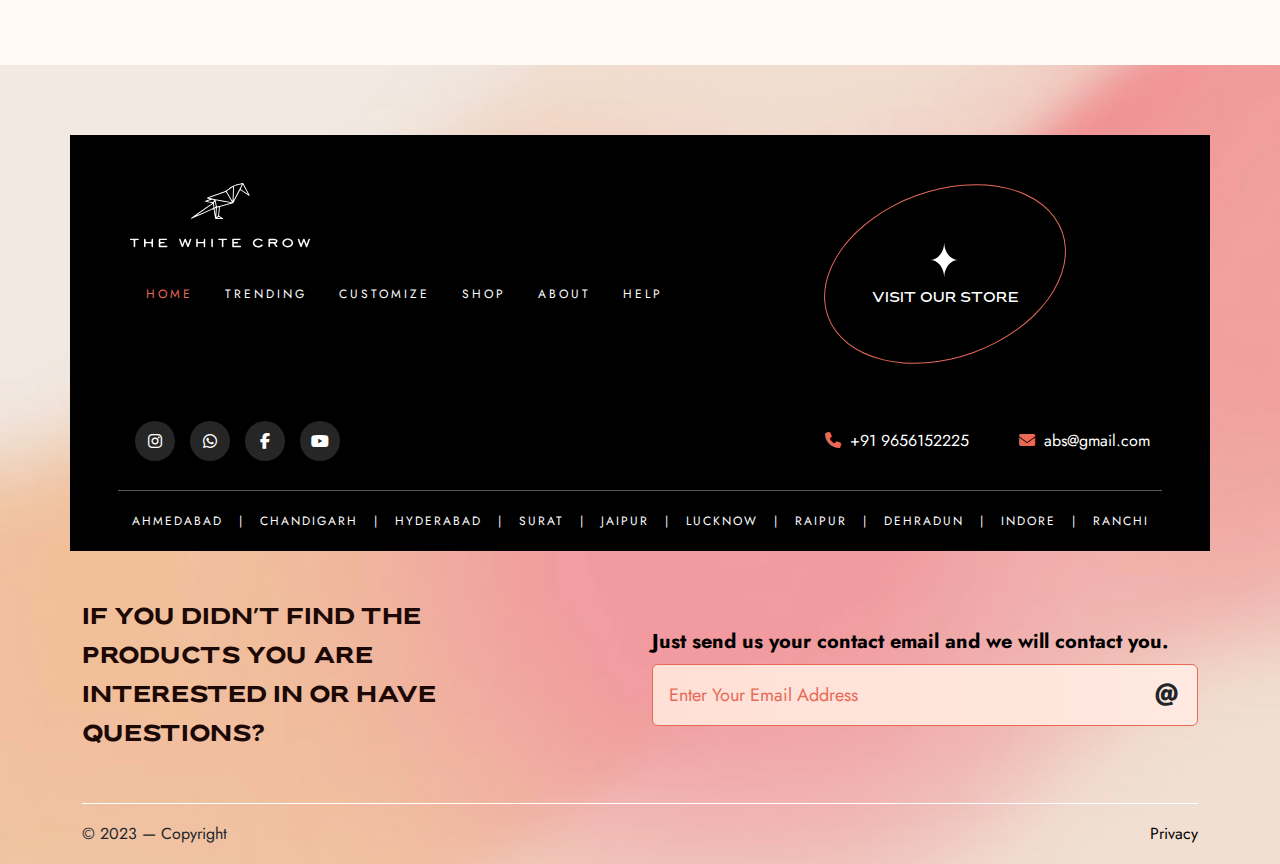
==== commit 57f71297: "update" ====
--- a/index.html
+++ b/index.html
@@ -65,8 +65,8 @@
                         </div>
                     </div>
                     <div class="col-lg-2 col-auto side_icon text-end pe-0 order-0 order-lg-1">
-                        <a href="#"><i class="fa-regular fa-envelope"></i></a>
-                        <a href="#"><i class="fa-solid fa-phone"></i></a>
+                        <a href="#"><img src="image/email_icon.svg" alt=""></a>
+                        <a href="#"><img src="image/call_icon.svg" alt=""></a>
                     </div>
                 </div>
             </nav>
@@ -375,7 +375,7 @@
                             <p class="sub_title w-100 text-start">Limited time only. Selected styles marked down as shown.</p>  
 
                         </div> 
-                        <div class="time_counter">
+                        <div class="time_counter" id="countdown">
                             <div id="days"></div>
                             <div id="hour"></div>
                             <div id="minute"></div>
@@ -675,9 +675,6 @@
     <!-- OwlCarousel -->
     <script src="js/owl.carousel.min.js"></script>
 
-    <!-- isotop -->
-    <script src="js/isotope-docs.min.js"></script>
-
     <!-- theme js -->
     <script src="js/script.js"></script>
 
--- a/css/style.css
+++ b/css/style.css
@@ -124,14 +124,14 @@
 /* Start Header */
 
 .side_icon a{
-    background-color: var(--txtBlack);
+    background-color: #000;
     height: 45px;
     width: 45px;
     color: var(--white);
-    text-align:  center;
+    display: inline-flex;
+    justify-content: center;
     align-items: center;
     border-radius: 50%;
-    line-height: 50px;
     margin-left: 10px;
     transition: .3s;
 }
@@ -843,15 +843,18 @@
     padding: 10px;
     background-color: white;
     border-radius: 10px;
-    justify-content: space-around;
+    justify-content: space-between;
 }
 .product_tab .nav-link{
     color: #000;
     padding: 10px 20px;
+    font-size: 21px;
+    /* width: 148px; */
 }
 .product_tab .nav-link.active{
     color: white;
-    background-color: var(--themeOrange);
+    border-radius: 5px;
+    background: var(--2, linear-gradient(64deg, #E86A56 21.64%, #FF7E2E 94.6%));
 }
 .cate_single_pro{
     position: relative;
@@ -867,7 +870,7 @@
 }
 .cate_name_btn{
     padding: 15px 20px;
-    border: 2px white solid;
+    border: 1px white solid;
     position: absolute;
     left: 50%;
     translate: -50% -50%;
@@ -877,10 +880,13 @@
     width: 80%;
     text-transform: uppercase;
     cursor: pointer;
-    transition: .3s;
-    &:hover{
-        background-color: var(--themeOrange);
-    }
+    border-radius: 5px;
+    transition: .3s;
+    
+}
+.cate_single_pro:hover .cate_name_btn{
+        background: linear-gradient(64deg, rgba(232, 106, 86, 0.70) 21.64%, rgba(255, 126, 46, 0.70) 94.6%);
+        backdrop-filter: blur(8px);
 }
 .breadcrumbs{
     height: 700px;
@@ -939,6 +945,8 @@
     padding: 20px 20px 20px 40px;
     border-left: 4px var(--themeOrange) solid;
     color: white;
+    font-size: 20px;
+    line-height: 31px;
 }
 .about_center_img{
     height: 420px;
@@ -952,23 +960,48 @@
 .left_round_img{
     position: absolute;
     top: -330px;
-}
-
-#counter{
+    width: 80%;
+}
+.wear_lable{
+    top: 50px;
+}
+
+#counter-container{
     color: white;
     text-align: center;
 }
-#counter div:nth-child(2) .count.percent::after,
-#counter div:nth-child(3) .count.percent::after{
+.single_count span{
+    display: inline-block;
+    font-size: 18px;
+    font-weight: bold;
+}
+.single_count::before{
+    content: '';
+    width: 2px;
+    height: 100%;
+    position: absolute;
+    right: 0;
+    top: 0;
+    background-image: linear-gradient(#000, #E86A56, #000);
+}
+.single_count:last-child::before{
+    display: none;
+}
+#counter-container div:nth-child(2) .count.percent::after,
+#counter-container div:nth-child(3) .count.percent::after{
     content: 'K+';
 }
-#counter div:nth-child(4) .count.percent::after{
+#counter-container div:nth-child(4) .count.percent::after{
     content: 'M+';
 }
-#counter .count.percent{
-    color: var(--themeOrange);
+#counter-container .count.percent{
+    /* color: var(--themeOrange); */
     font-family: var(--fontDown);
     font-weight: bold;
+    background: var(--2, linear-gradient(64deg, #E86A56 21.64%, #FF7E2E 94.6%));
+    background-clip: text;
+    -webkit-background-clip: text;
+    -webkit-text-fill-color: transparent;
 }
 #gallery .owl-stage .owl-stage-outer{
     height: 400px;
@@ -1140,11 +1173,58 @@
     width: 87%;
     margin: 0 auto;
 }
+.customize_small_img{
+    display: grid;
+    grid-template-columns: repeat(7,1fr);
+    padding: 70px 0;
+}
 .customize_wave_line{
     position: absolute;
     left: 50%;
     bottom: -15px;
     transform: translateX(-50%);
+}
+.single_small{
+    overflow: hidden;
+    border-radius: 50px;
+    height: 92px;
+    width: 272px;
+    border: 7px solid #FFF;
+    position: relative;
+    /* display: inline-block; */
+}
+.single_small img{
+    border-radius: 50px;
+}
+.single_small:nth-child(2){
+    transform: rotate(20deg) translateX(-40px);
+    z-index: 1;
+}
+.single_small:nth-child(3){
+    transform: translate(-69px,69px);
+    z-index: 1;
+}
+.single_small:nth-child(4){
+    transform: rotate(-15deg) translate(-172px,-68px);
+    z-index: 1;
+}
+.single_small:nth-child(5){
+    transform: rotate(10deg) translate(-248px,83px);
+    z-index: 1;
+}
+.single_small:nth-child(6){
+    transform: rotate(5deg) translate(-300px,9px);
+    z-index: 1;
+}
+.single_small:nth-child(7){
+    transform: rotate(5deg) translate(-320px,97px);
+    z-index: 1;
+}
+.personalize_img{
+    border-radius: 300px 300px 5px 5px;
+    border: 10px solid #FFF;
+    box-shadow: 44px 56px 87px 0px #FFE1DD;
+
 }
 
 /* ---------------------Contact Us-------------------------- */
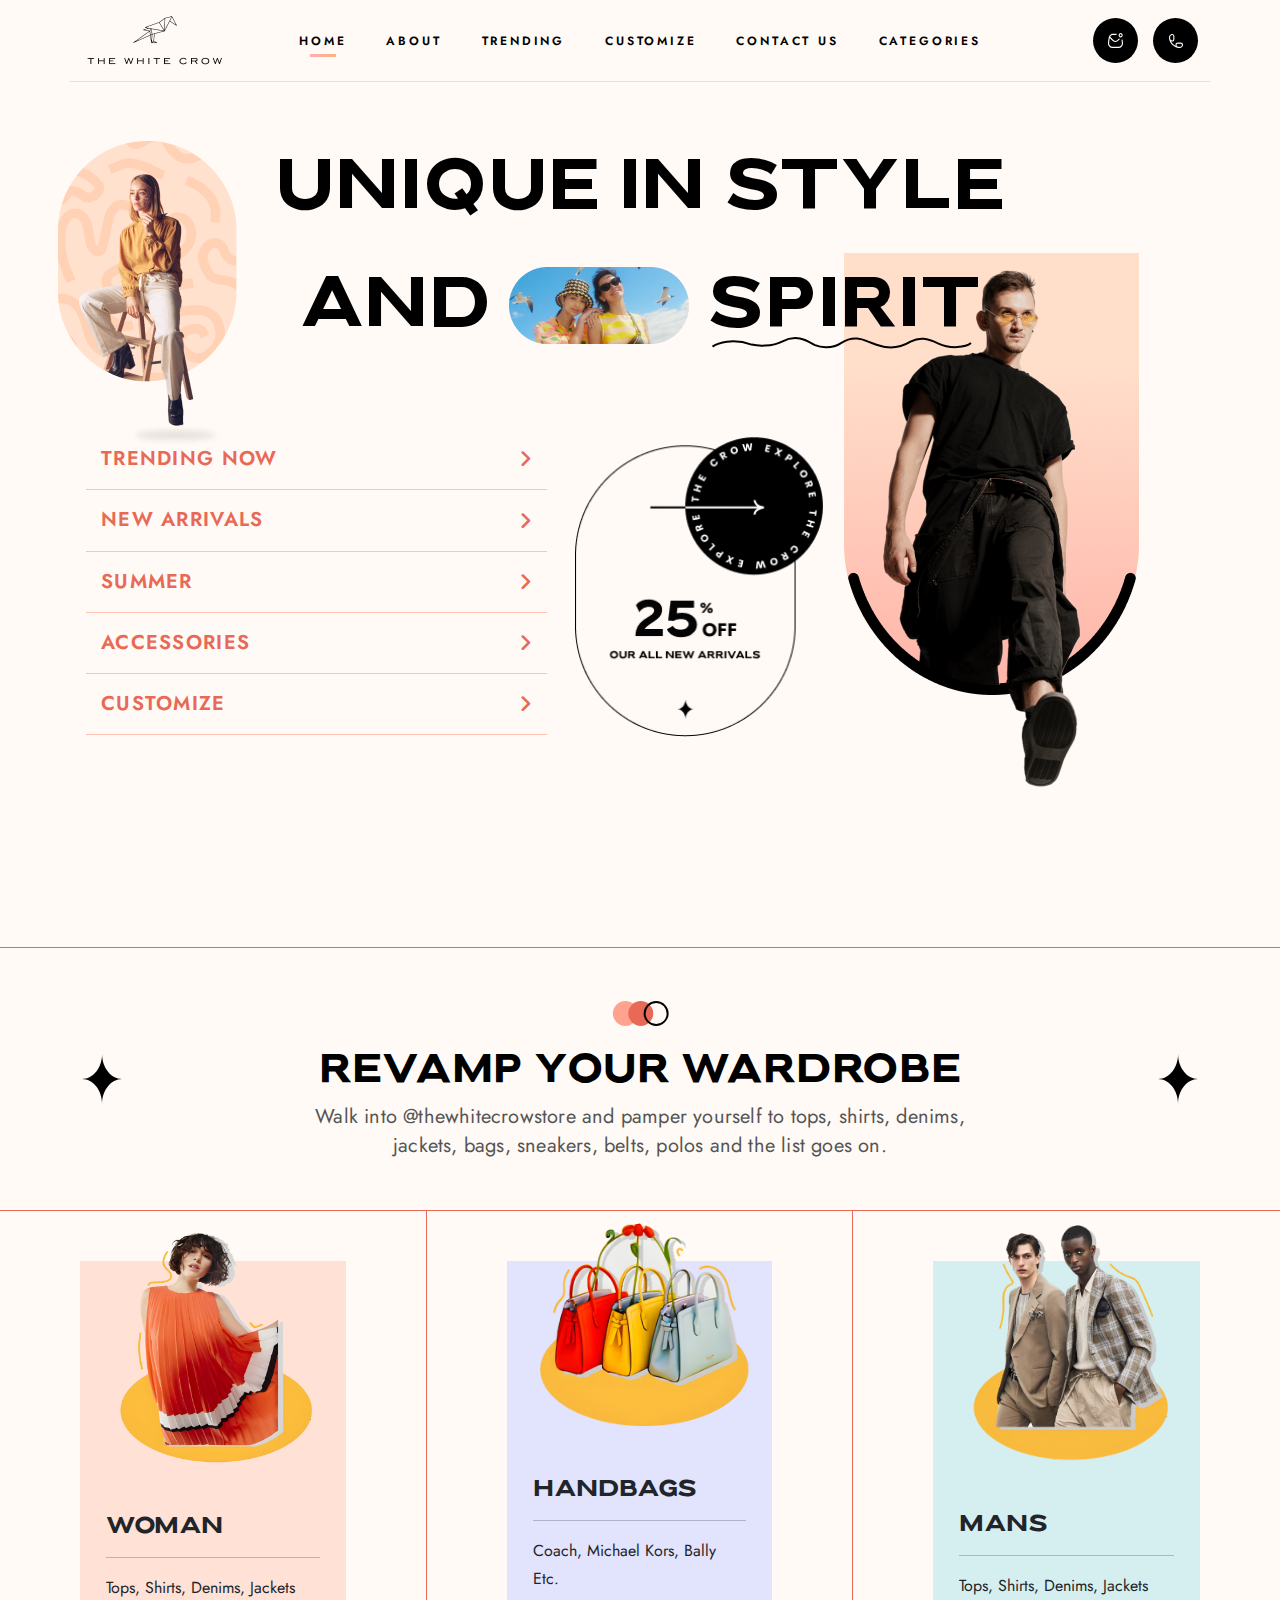
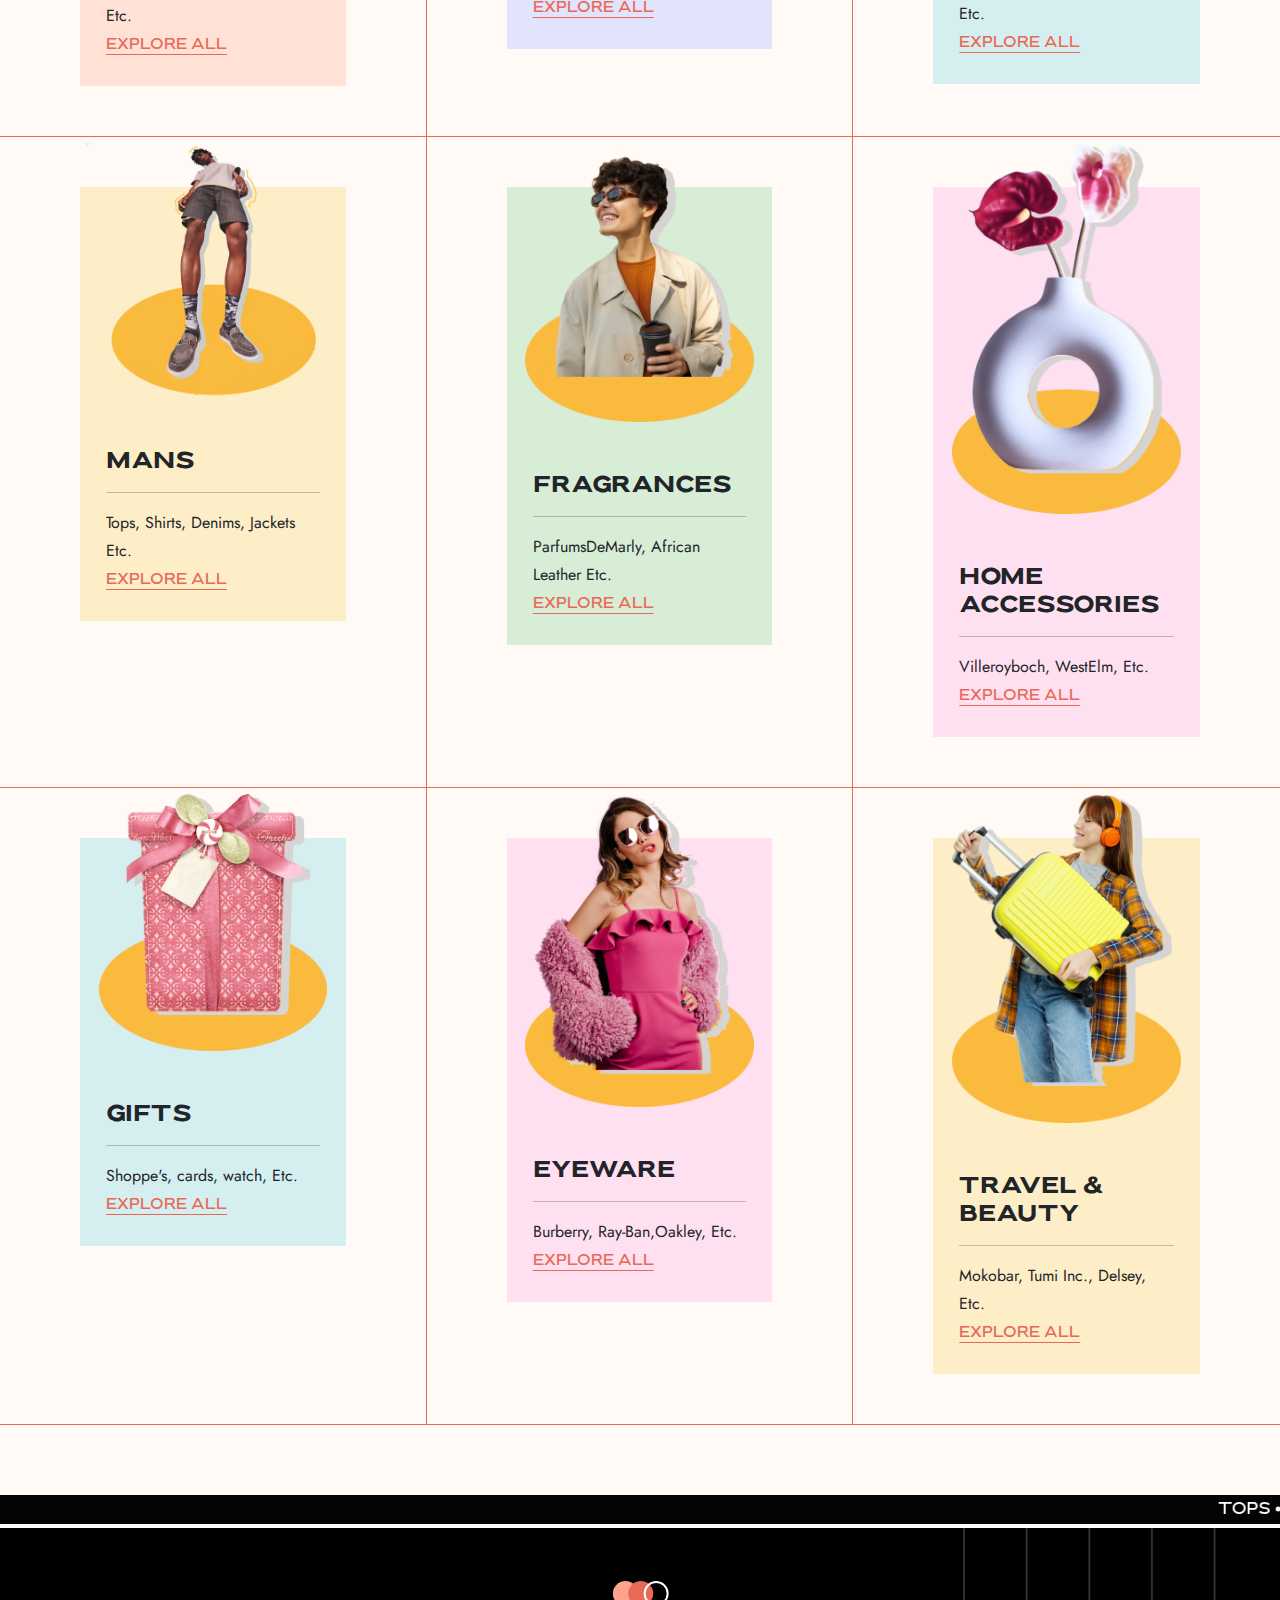
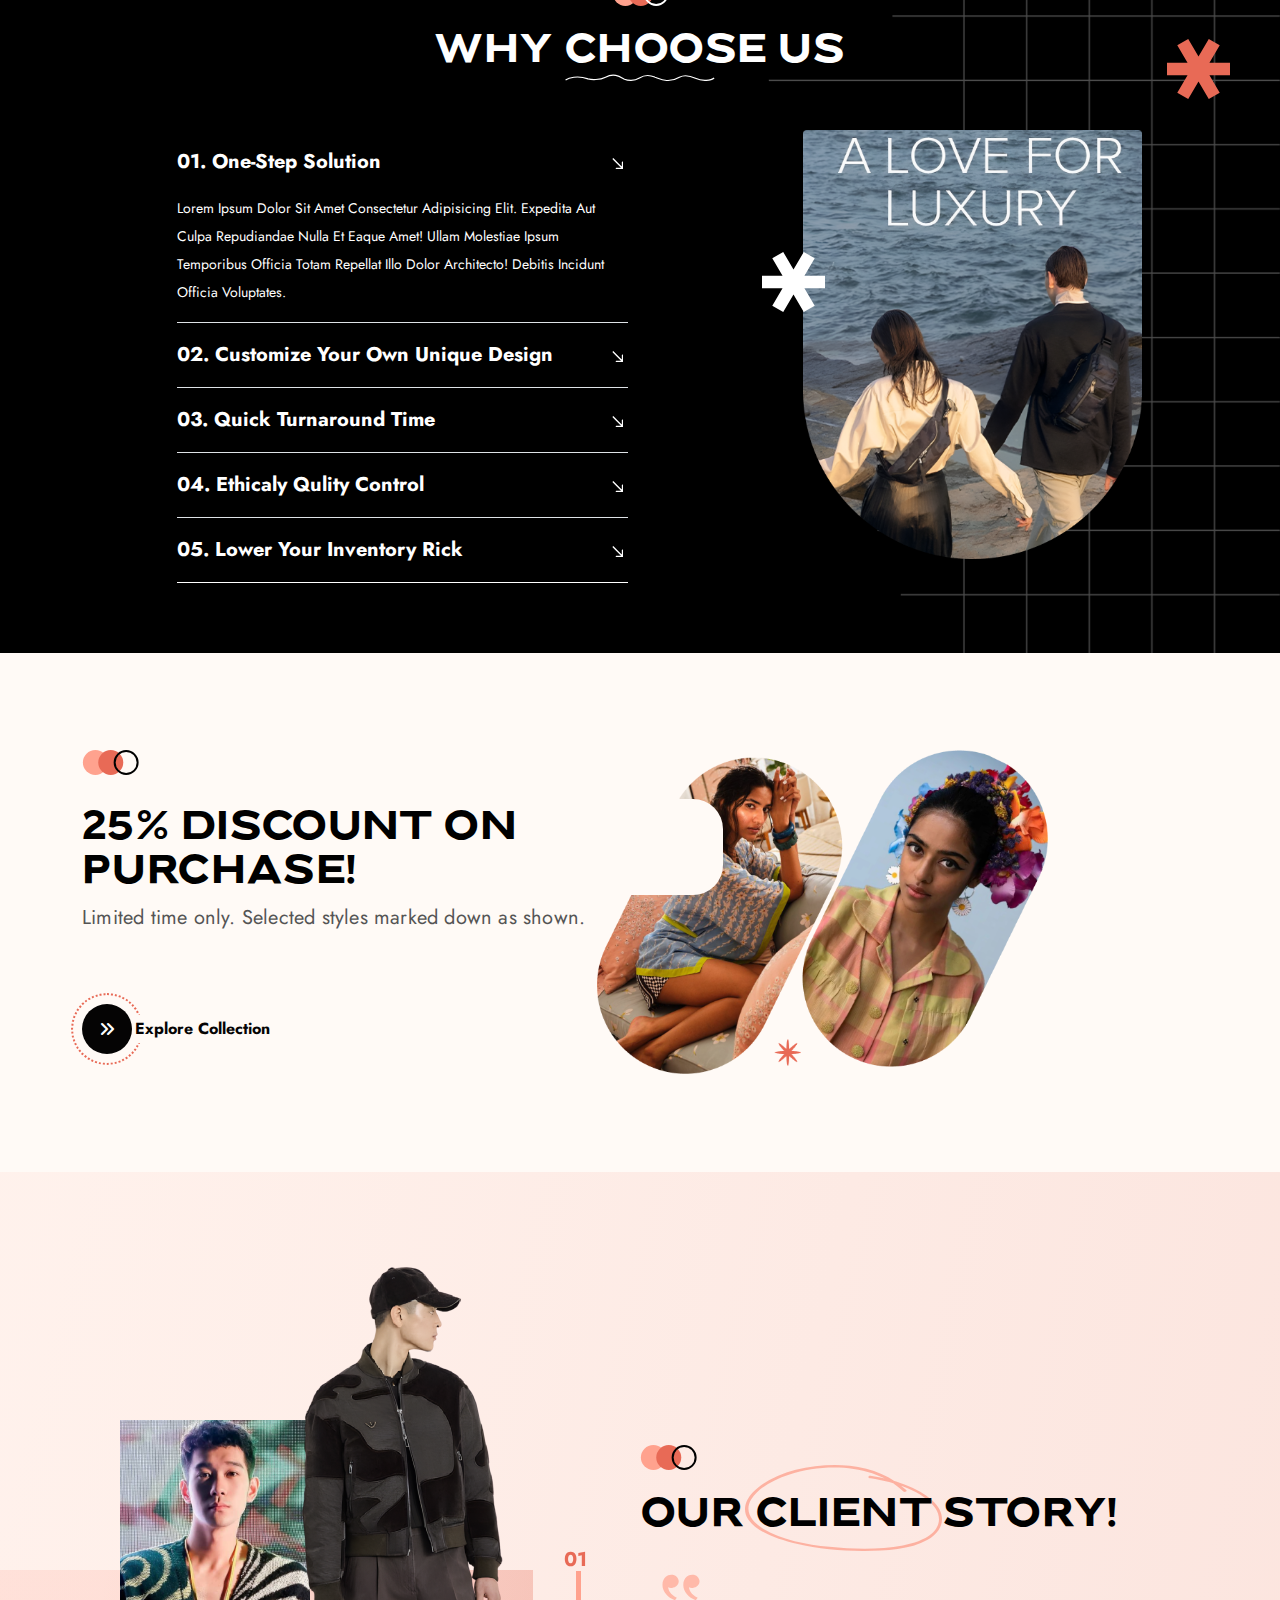
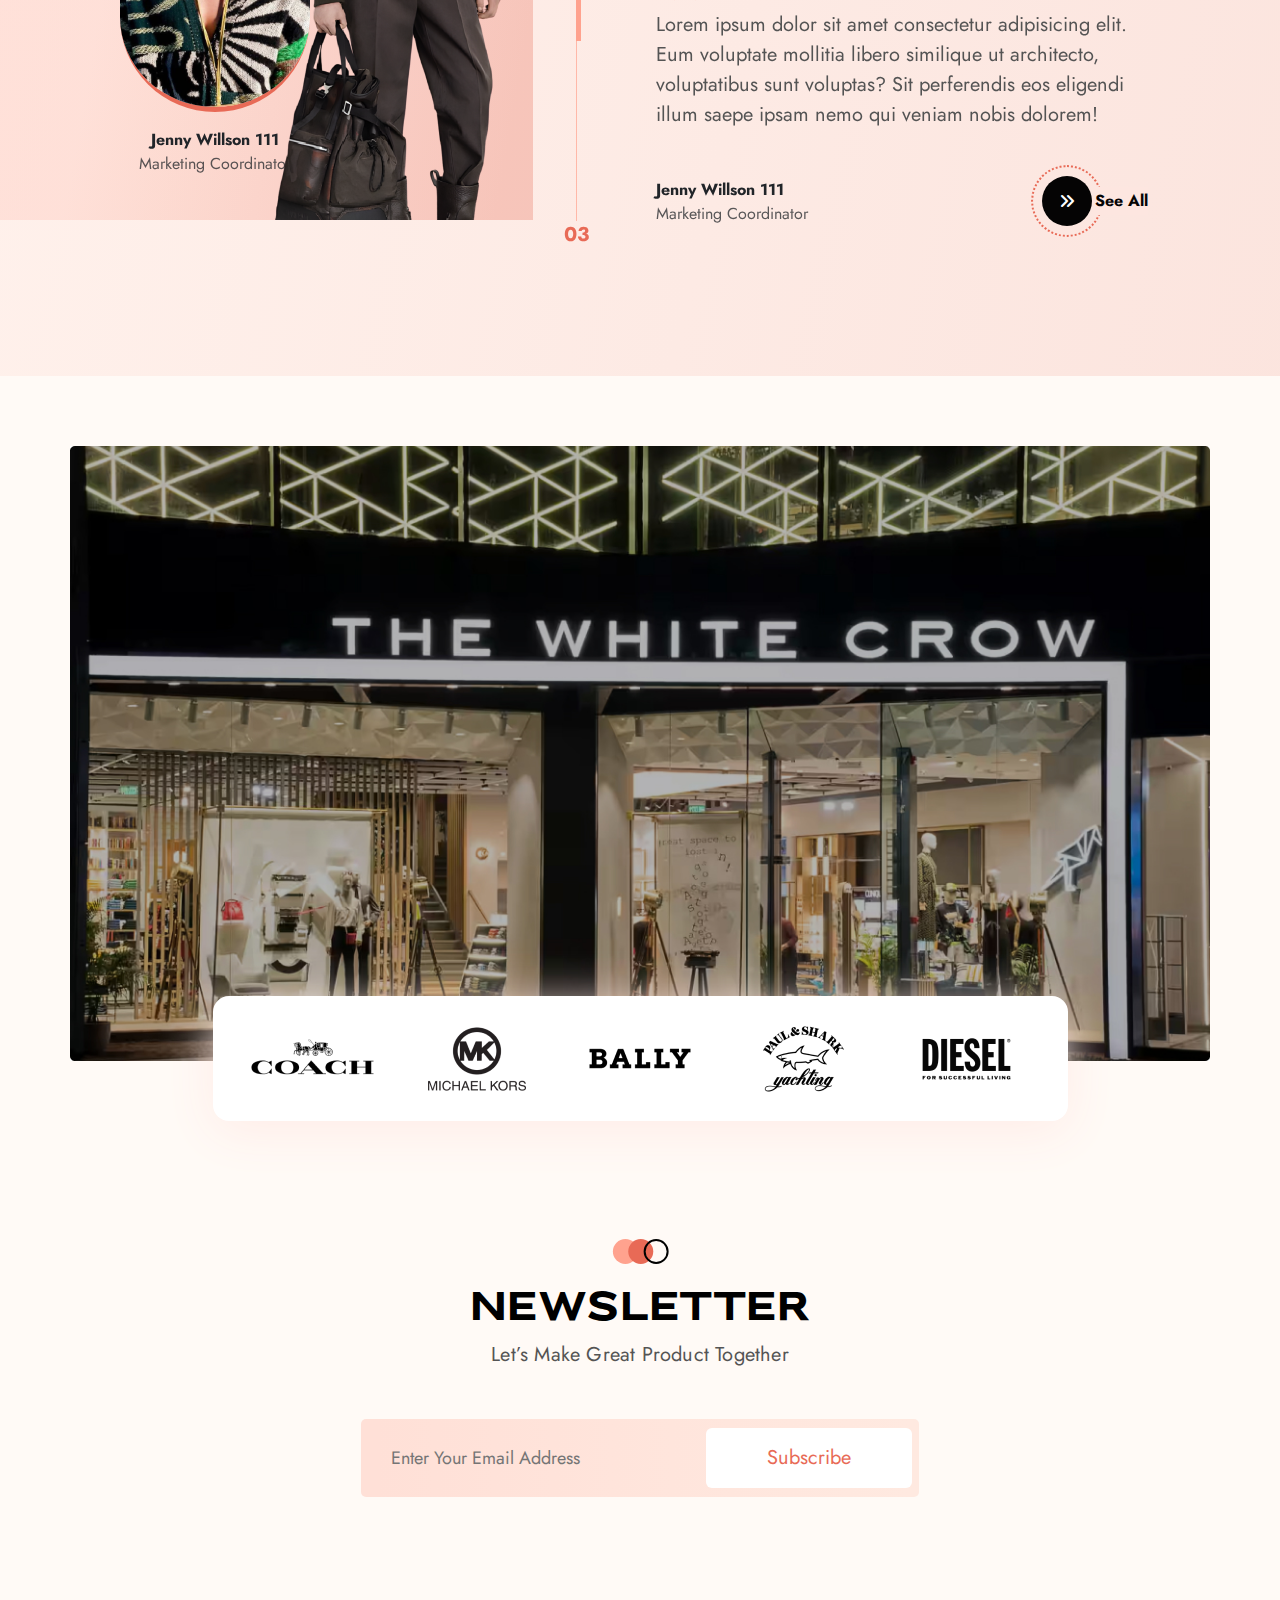
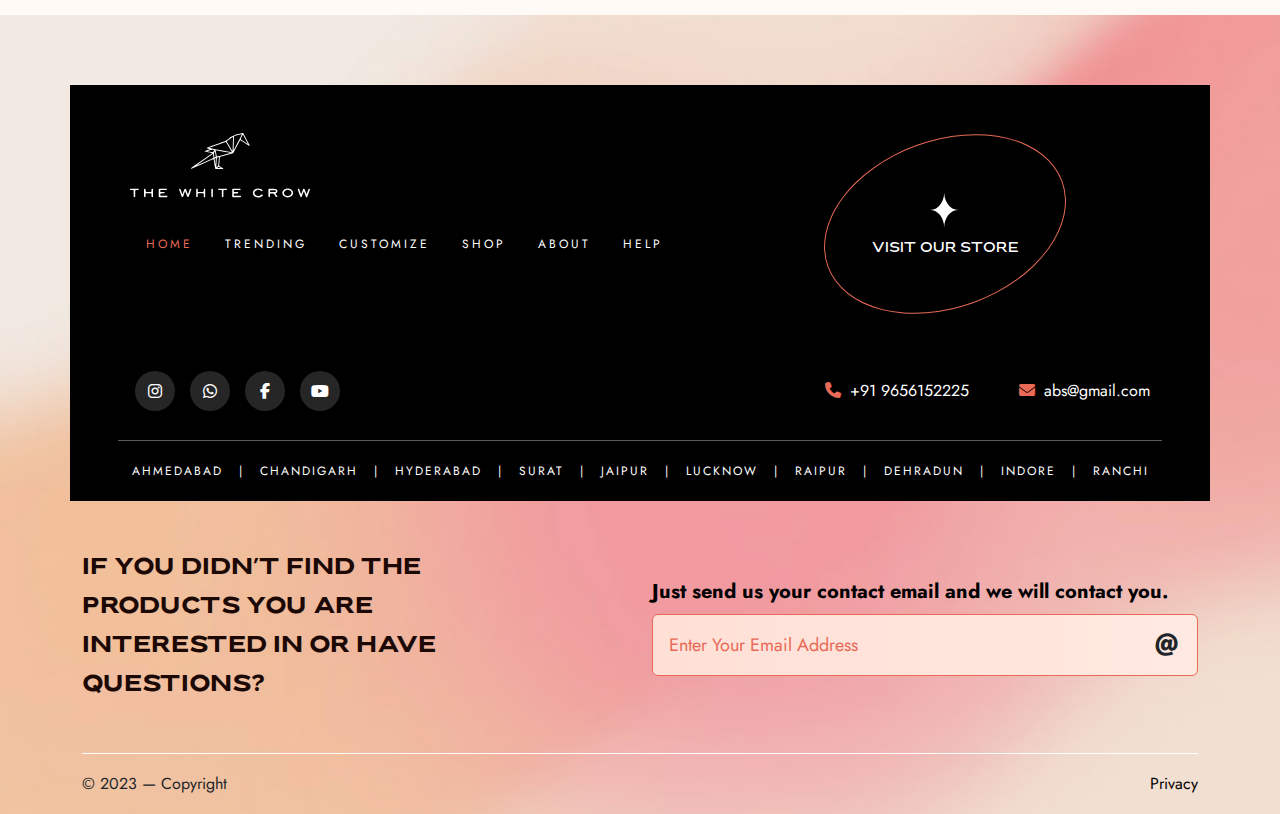
==== commit d4225577: "slider" ====
--- a/index.html
+++ b/index.html
@@ -277,7 +277,7 @@
         <!-- Why Choose Us -->
         <section class="bg-black spacer-bottom why_choose_us">
             <div class="container">
-                <div class="sec_title">
+                <div class="sec_title pb-0">
                     <svg xmlns="http://www.w3.org/2000/svg" width="57" height="25" viewBox="0 0 57 25" fill="none">
                         <ellipse cx="13.3712" cy="12.5" rx="12.4982" ry="12.5" fill="#FFA28E"/>
                         <ellipse cx="28.7521" cy="12.5" rx="12.4982" ry="12.5" fill="#E86A56"/>
@@ -292,7 +292,7 @@
                 </div>  
                 
                 <div class="row pt-5 justify-content-evenly">
-                    <div class="col-lg-5 col-md-6 col-12 why_choose">
+                    <div class="col-lg-5 col-md-6 col-10 mx-auto why_choose">
                         <div class="accordion accordion-flush" id="accordionFlushExample">
                             <div class="accordion-item">
                               <h2 class="accordion-header">
@@ -352,8 +352,13 @@
                         </div>
                     </div>
                     <div class="col-lg-5 col-md-6 col-12 why_choose_img text-center">
+                        <svg xmlns="http://www.w3.org/2000/svg" width="63" height="60" viewBox="0 0 63 60" fill="none" class="white_star">
+                            <path d="M20.5516 36.2297L10.2758 53.7704L21.2242 60L31.5 42.4593L41.7758 60L52.7242 53.7704L42.4484 36.2297H63V23.7704H42.4484L52.7242 6.22963L41.7758 0L31.5 17.5407L21.2242 0L10.2758 6.22963L20.5516 23.7704H0V36.2297H20.5516Z" fill="white"/>
+                        </svg>
                         <img src="image/why_choose.png" class="w-75" alt="">
-                        <span class="img_star">*</span>
+                        <svg xmlns="http://www.w3.org/2000/svg" width="63" height="60" viewBox="0 0 63 60" fill="none" class="orange_star">
+                            <path d="M20.5516 36.2297L10.2758 53.7704L21.2242 60L31.5 42.4593L41.7758 60L52.7242 53.7704L42.4484 36.2297H63V23.7704H42.4484L52.7242 6.22963L41.7758 0L31.5 17.5407L21.2242 0L10.2758 6.22963L20.5516 23.7704H0V36.2297H20.5516Z" fill="#E86A56"/>
+                        </svg>
                     </div>
                 </div>
                 
@@ -419,7 +424,7 @@
                 </div> 
                 <div class="row position-relative">                   
                     <div class="owl-carousel owl-theme px-0" id="testimonial">
-                        <div class="item" data-dot="<button>01</button>">
+                        <div class="item">
                             <div class="row g-0 align-items-center">
                                 <div class="col-lg-5 col-12 position-relative ps-0 order-lg-0 order-1 left_client_box">                        
                                     <div class="bg_box d-flex position-relative">
@@ -451,7 +456,7 @@
                                 </div>
                             </div>
                         </div>
-                        <div class="item" data-dot="<button>02</button>">
+                        <div class="item">
                             <div class="row g-0 align-items-center">
                                 <div class="col-lg-5 col-12 position-relative ps-0 order-lg-0 order-1 left_client_box">                        
                                     <div class="bg_box d-flex position-relative">
@@ -483,7 +488,7 @@
                                 </div>
                             </div>
                         </div>
-                        <div class="item" data-dot="<button>03</button>">
+                        <div class="item">
                             <div class="row g-0 align-items-center">
                                 <div class="col-lg-5 col-12 position-relative ps-0 order-lg-0 order-1 left_client_box">                        
                                     <div class="bg_box d-flex position-relative">
--- a/css/style.css
+++ b/css/style.css
@@ -455,26 +455,18 @@
 }
 .why_choose_img{
     position: relative;
-    &::before{
-        content: '*';
-        position: absolute;
-        top: 27%;
-        left: 27px;
-        z-index: 1;
-        font-size: 150px;
-        color: white;
-        font-weight: bold;
-    }
-    &::after{
-        content: '*';
-        position: absolute;
-        top: -20%;
-        right: -20px;
-        z-index: 1;
-        font-size: 150px;
-        color: var(--themeOrange);
-        font-weight: bold;
-    }
+}
+.white_star{
+    position: absolute;
+    top: 27%;
+    left: 27px;
+    z-index: 1;
+}
+.orange_star{
+    position: absolute;
+    top: -20%;
+    right: -20px;
+    z-index: 1;
 }
     
 /* Discount */
@@ -614,9 +606,9 @@
 #testimonial .owl-dots{
     margin: 0;
     position: absolute;
-    left: 42%;
-    bottom: -12px;
-    height: 270px;
+    left: 45%;
+    bottom: 5px;
+    height: 250px;
     display: flex;
     flex-direction: column;
     justify-content: space-between;
@@ -624,38 +616,52 @@
     &::before{
         content: '';
         width: 1px;
-        /* height: 100%; */
         background: rgba(255, 162, 142, 0.70);
         position: absolute;
-        top: 25px;
-        bottom: 25px;
-        left: 25px;
+        top: 0;
+        bottom: 0;
+        left: 0;
     }
-    
 }
 #testimonial .owl-dots .owl-dot{
     display: block;
-    position: relative;
-    
-}
-#testimonial .owl-dots .owl-dot button{
-    /* background-color: var(--txtBlack); */
+    position: relative; 
+}
+#testimonial .owl-dots .owl-dot span{
+    height: 70px;
+    width: 5px;
+    background-color: transparent;
+    transition: .3s;
+    border-radius: 0;
+    margin: 0;
+}
+#testimonial .owl-dots .owl-dot.active span{
+    background-color: #FFA28E;
+}
+.item_count_start{
+    color: #E86A56;
+    font-size: 20px;
+    font-weight: bold;
+    position: absolute;
+    bottom: -23px;
+    left: 44.1%;
+    height: 303px;
+    display: flex;
+    justify-content: space-between;
+    flex-direction: column;
+}
+/* #testimonial .owl-dots .owl-dot button{
     background-color: #fdebe5;
     border: none;
-    /* border-radius: 50%; */
-    /* height: 40px; */
-    /* width: 40px; */
     color: var(--themeOrange);
     margin-left: 7px;
     font-size: 20px;
     font-weight: bold;
 }
 #testimonial .owl-dots .owl-dot.active button{
-    /* display: none; */
     text-indent: 100px;
     white-space: nowrap;
     overflow: hidden;
-
     position: absolute;
     top: 50%;
     left: 18px;
@@ -674,7 +680,7 @@
     top: auto;
     bottom: 9px;
     transform: translateY(0);
-}
+} */
 
 /* Client Logo */
 .logo_box{
--- a/css/responsive.css
+++ b/css/responsive.css
@@ -76,7 +76,7 @@
         font-size: 30px;
     }
     .sec_title p.sub_title{
-        font-size: 16px;
+        font-size: 18px;
         width: 75%;
     }
     .sec_title::before,
@@ -92,7 +92,7 @@
         z-index: 0;
     }
     .discount_side_img img{
-        width: 70% !important; 
+        width: 100% !important; 
         margin: 0 auto;
     }
     .explore{
@@ -103,9 +103,9 @@
 }
 
 @media screen and (max-width:575px) {
-    .spacer{
+    /* .spacer{
         padding: 40px 0;
-    }
+    } */
     .navbar-toggler{
         padding: 5px;
     }
@@ -137,7 +137,9 @@
         left: 20px;
     }
     .time_counter{
-        font-size: 20px;
+        font-size: 32px;
+        justify-content: space-between;
+        margin: 25px 0;
     }
     .time_label{
         margin: 3px;
@@ -219,6 +221,14 @@
     .left_client_box{
         margin-top: 100px;
     }
+    .client_circle {
+        left: -3px;
+        bottom: -13px;
+    }
+    .client_circle img{
+        width: 150px;
+    }
+    
 
     /* category page */
 
@@ -320,4 +330,26 @@
         width: 100%;
         margin-bottom: 30px;
     }
+    .why_choose .accordion-button{
+        font-size: 16px;
+        padding: 40px 0;
+    }
+    .why_choose .accordion-body{
+        font-size: 12px;
+    }
+    .why_choose_us{
+        background-position: right bottom;
+        background-size: 80%;
+    }
+    .why_choose_img{
+        margin-top: 100px;
+    }
+    .orange_star{
+        top: -80px;
+        right: 15%;
+        width: 39px;
+    }
+    .why_choose_img img{
+        width: 90% !important;
+    }
 }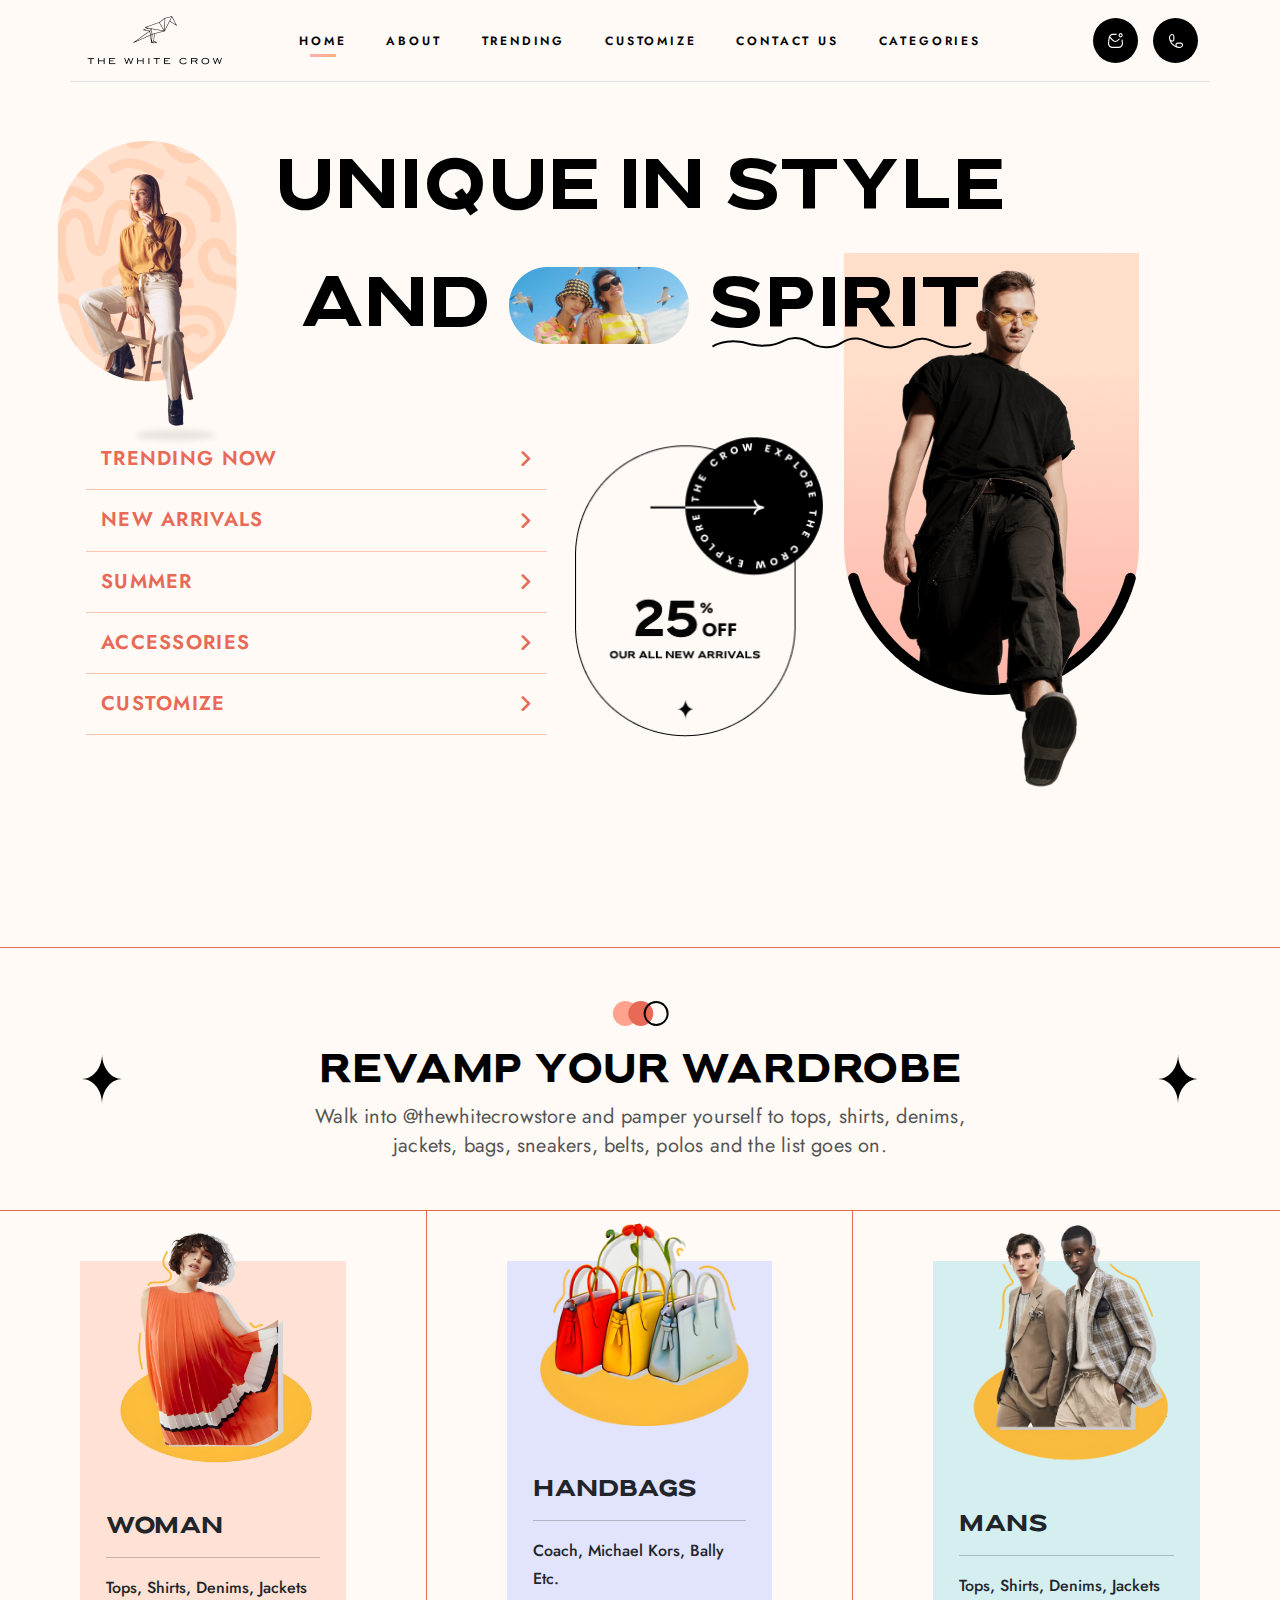
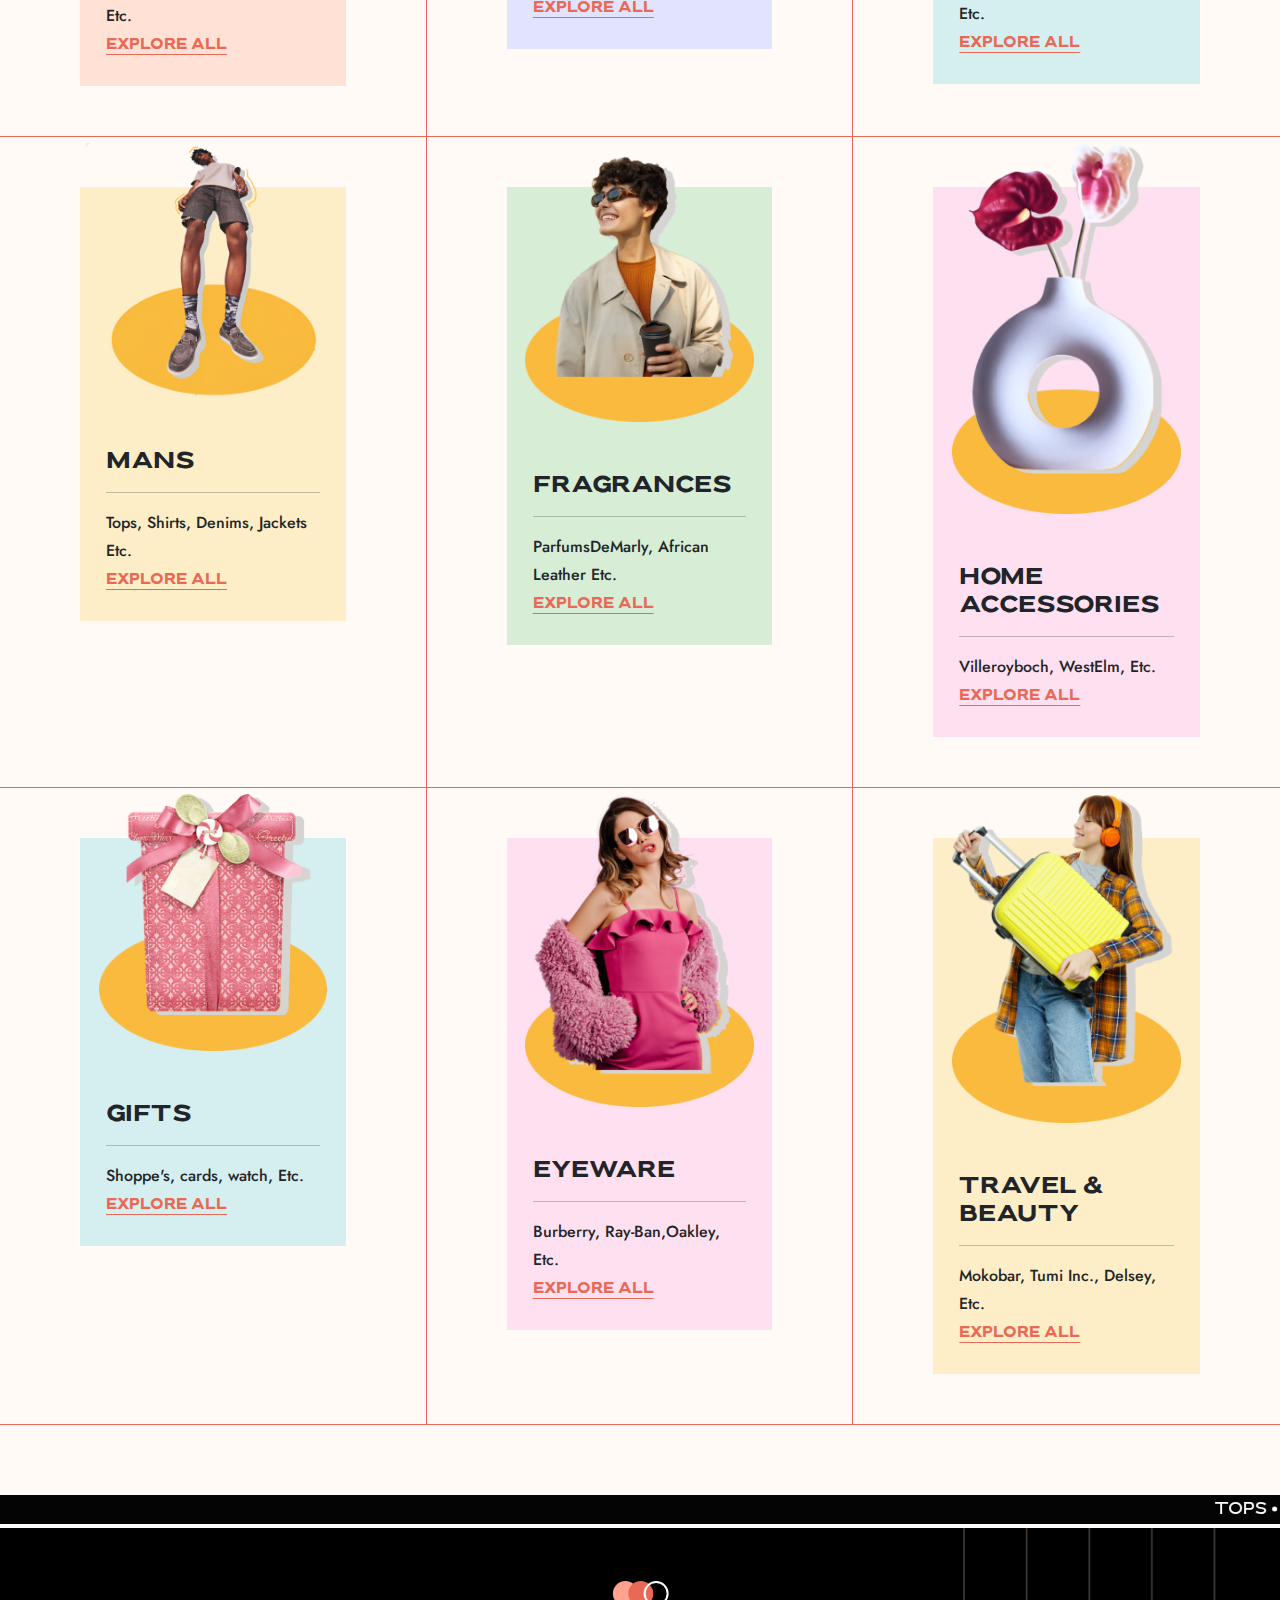
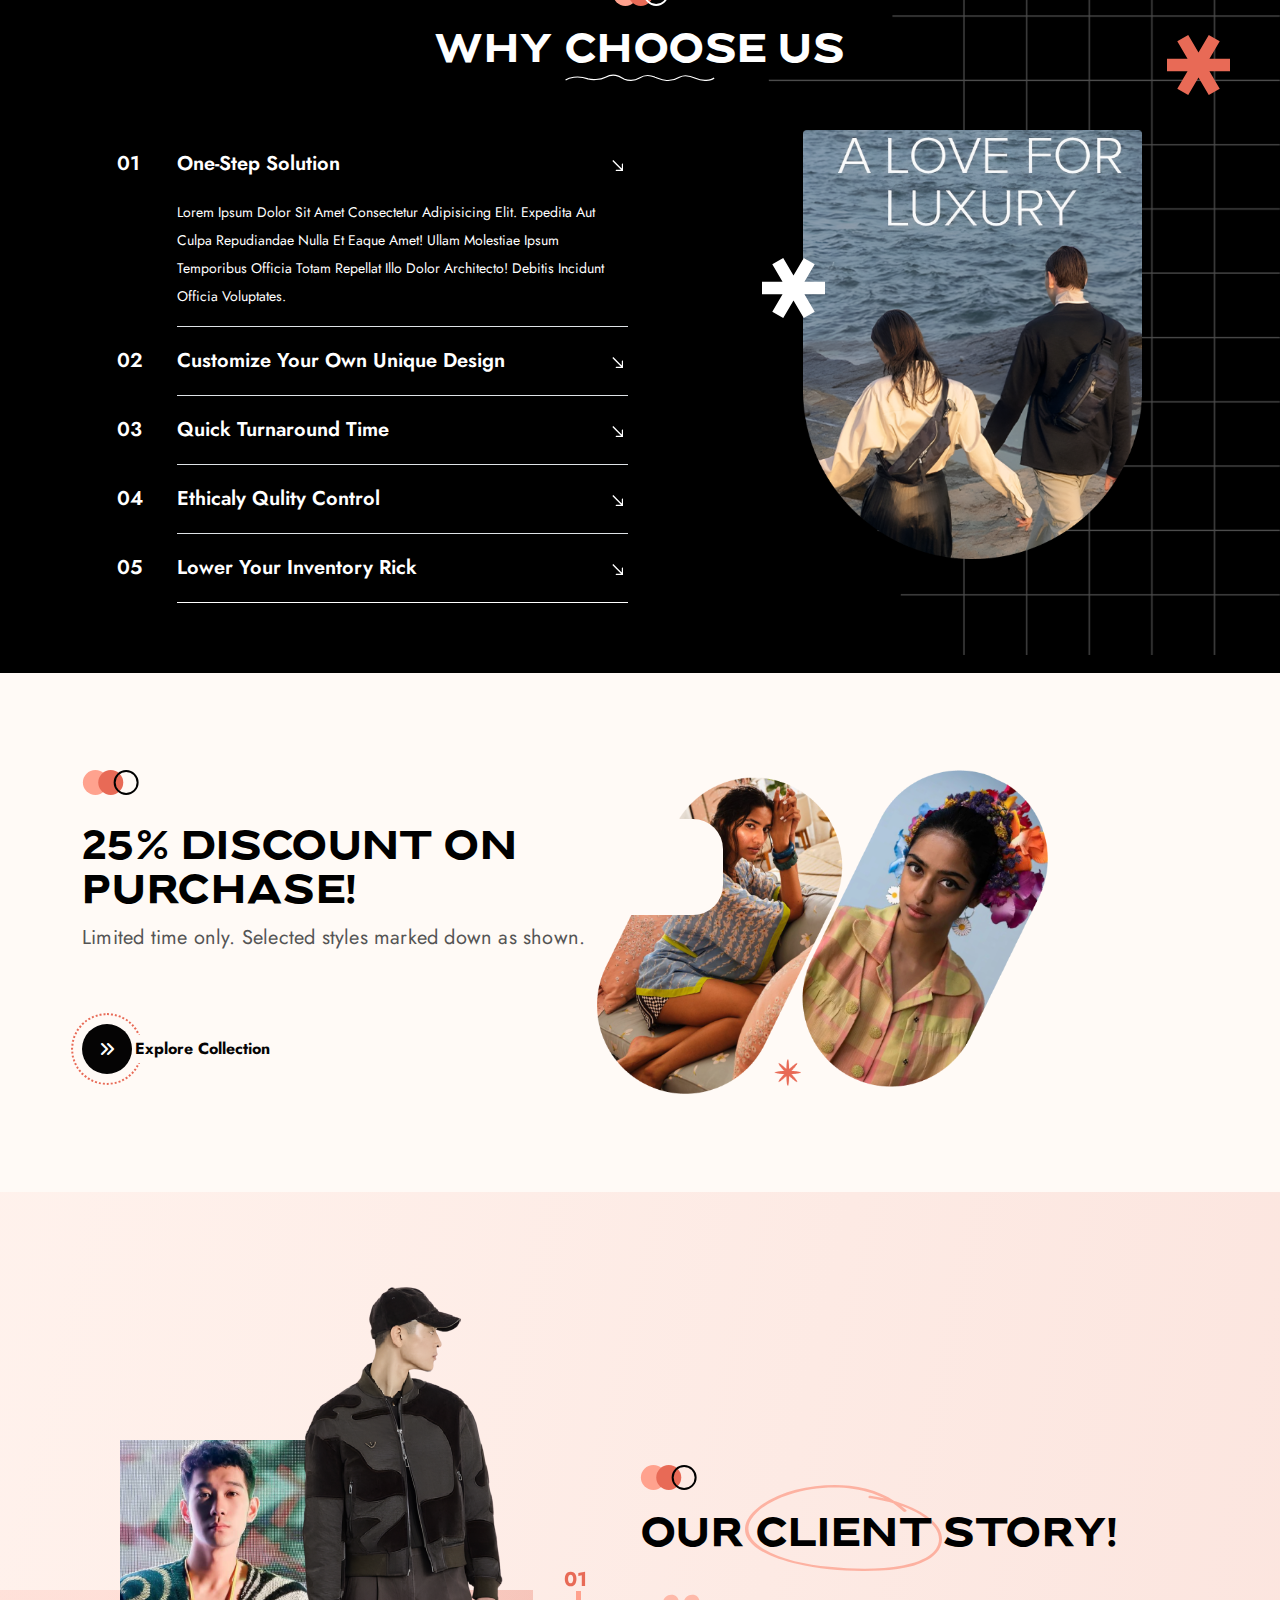
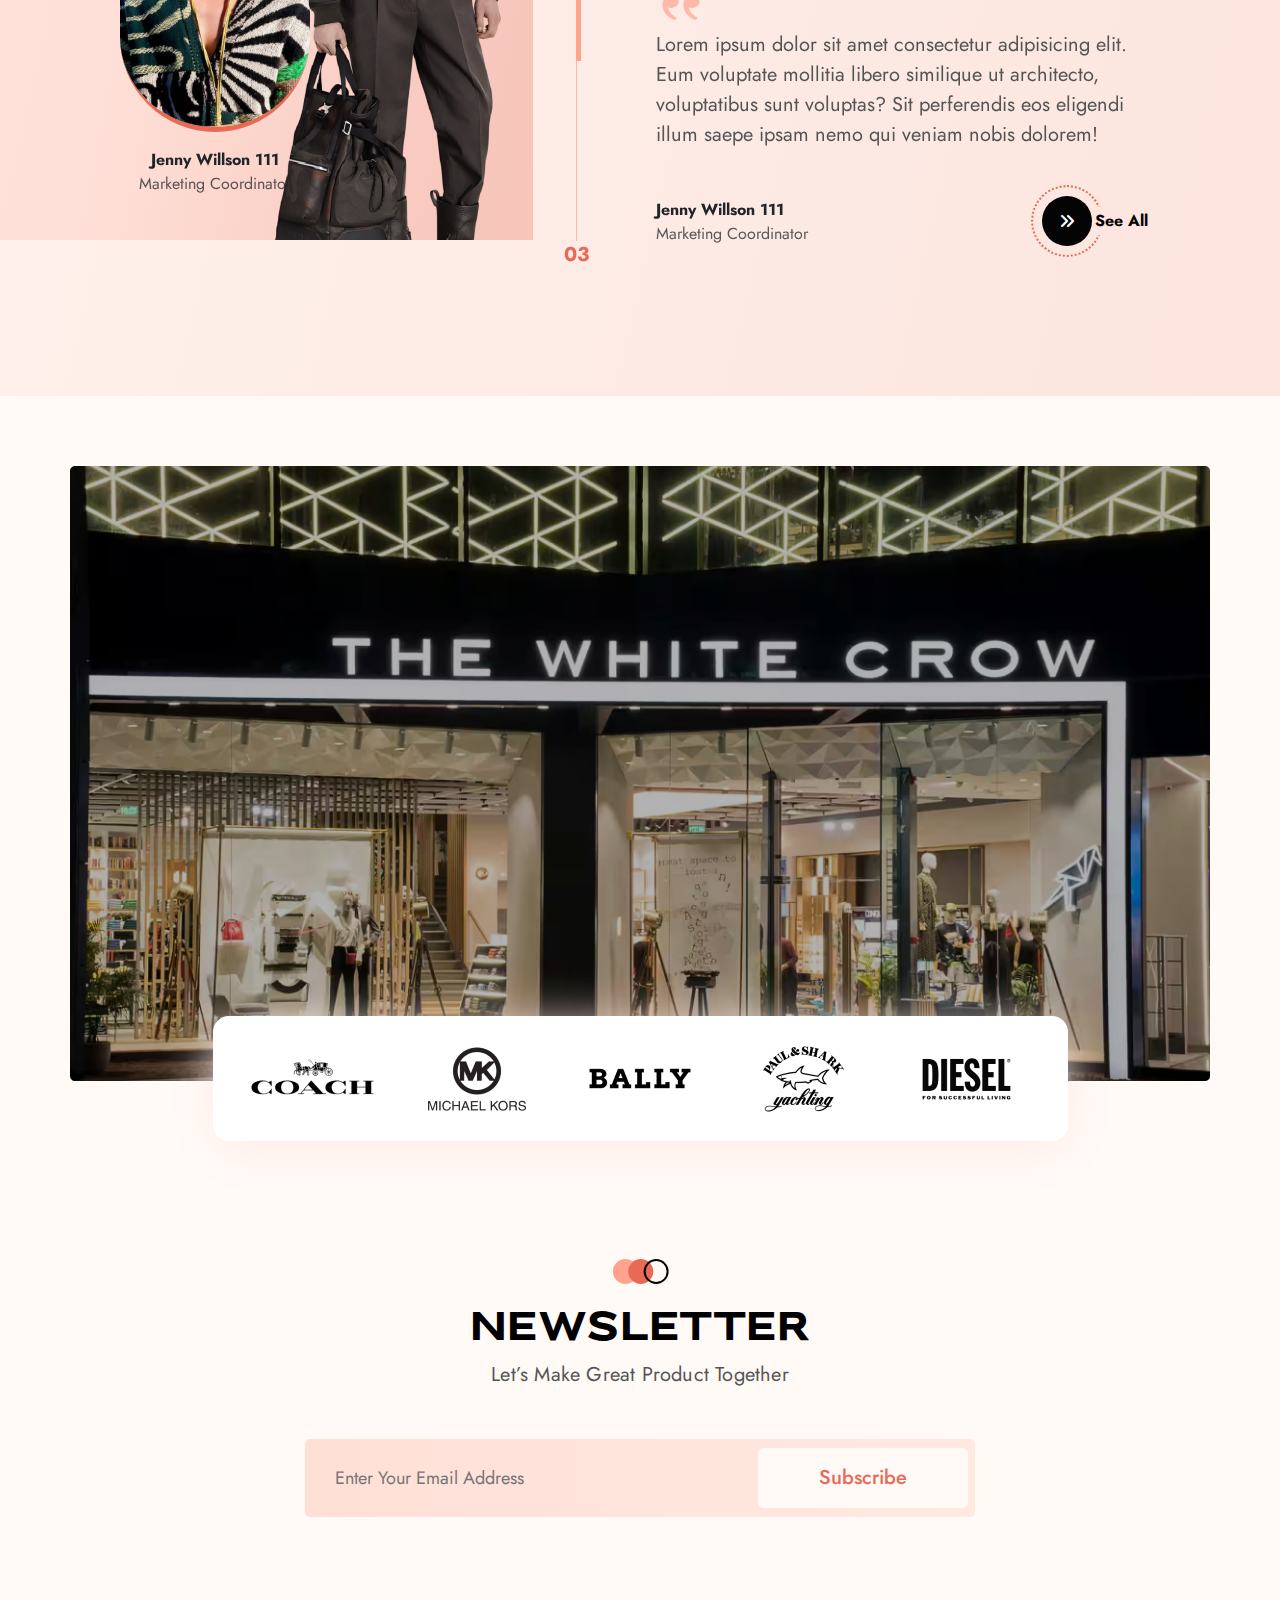
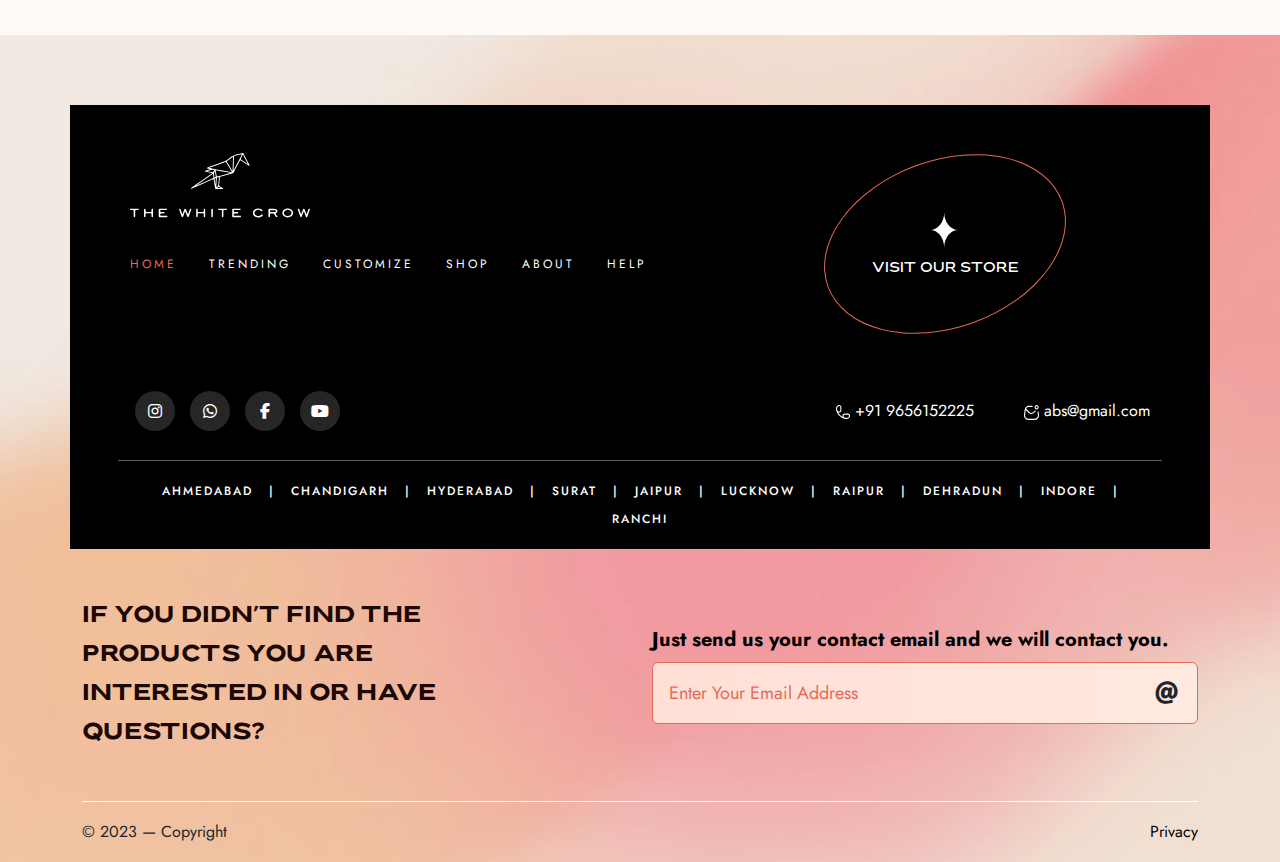
==== commit 3bc3afe5: "changes" ====
--- a/index.html
+++ b/index.html
@@ -153,8 +153,8 @@
                             <div class="pro_content">
                                 <p class="pro_name">Woman</p>
                                 <hr color="#000">
-                                <p>Tops, Shirts, Denims, Jackets Etc.</p>
-                                <a href="#" class="explore_link text-uppercase">Explore All</a>
+                                <p class="fw-500">Tops, Shirts, Denims, Jackets Etc.</p>
+                                <a href="#" class="explore_link fw-bold text-uppercase">Explore All</a>
                             </div>
                         </div>
                     </div>
@@ -164,8 +164,8 @@
                             <div class="pro_content">
                                 <p class="pro_name">Handbags</p>
                                 <hr color="#000">
-                                <p>Coach, Michael Kors, Bally Etc.</p>
-                                <a href="#" class="explore_link text-uppercase">Explore All</a>
+                                <p class="fw-500">Coach, Michael Kors, Bally Etc.</p>
+                                <a href="#" class="explore_link fw-bold text-uppercase">Explore All</a>
                             </div>
                         </div>
                     </div>
@@ -175,8 +175,8 @@
                             <div class="pro_content">
                                 <p class="pro_name">Mans</p>
                                 <hr color="#000">
-                                <p>Tops, Shirts, Denims, Jackets Etc.</p>
-                                <a href="#" class="explore_link text-uppercase">Explore All</a>
+                                <p class="fw-500">Tops, Shirts, Denims, Jackets Etc.</p>
+                                <a href="#" class="explore_link fw-bold text-uppercase">Explore All</a>
                             </div>
                         </div>
                     </div>
@@ -188,8 +188,8 @@
                             <div class="pro_content">
                                 <p class="pro_name">Mans</p>
                                 <hr color="#000">
-                                <p>Tops, Shirts, Denims, Jackets Etc.</p>
-                                <a href="#" class="explore_link text-uppercase">Explore All</a>
+                                <p class="fw-500">Tops, Shirts, Denims, Jackets Etc.</p>
+                                <a href="#" class="explore_link fw-bold text-uppercase">Explore All</a>
                             </div>
                         </div>
                     </div>
@@ -199,8 +199,8 @@
                             <div class="pro_content">
                                 <p class="pro_name">Fragrances</p>
                                 <hr color="#000">
-                                <p>ParfumsDeMarly, African Leather Etc.</p>
-                                <a href="#" class="explore_link text-uppercase">Explore All</a>
+                                <p class="fw-500">ParfumsDeMarly, African Leather Etc.</p>
+                                <a href="#" class="explore_link fw-bold text-uppercase">Explore All</a>
                             </div>
                         </div>
                     </div>
@@ -210,8 +210,8 @@
                             <div class="pro_content">
                                 <p class="pro_name">home accessories</p>
                                 <hr color="#000">
-                                <p>Villeroyboch, WestElm, Etc.</p>
-                                <a href="#" class="explore_link text-uppercase">Explore All</a>
+                                <p class="fw-500">Villeroyboch, WestElm, Etc.</p>
+                                <a href="#" class="explore_link fw-bold text-uppercase">Explore All</a>
                             </div>
                         </div>
                     </div>
@@ -223,8 +223,8 @@
                             <div class="pro_content">
                                 <p class="pro_name">Gifts</p>
                                 <hr color="#000">
-                                <p>Shoppe's, cards, watch, Etc.</p>
-                                <a href="#" class="explore_link text-uppercase">Explore All</a>
+                                <p class="fw-500">Shoppe's, cards, watch, Etc.</p>
+                                <a href="#" class="explore_link fw-bold text-uppercase">Explore All</a>
                             </div>
                         </div>
                     </div>
@@ -234,8 +234,8 @@
                             <div class="pro_content">
                                 <p class="pro_name">Eyeware</p>
                                 <hr color="#000">
-                                <p>Burberry, Ray-Ban,Oakley, Etc.</p>
-                                <a href="#" class="explore_link text-uppercase">Explore All</a>
+                                <p class="fw-500">Burberry, Ray-Ban,Oakley, Etc.</p>
+                                <a href="#" class="explore_link fw-bold text-uppercase">Explore All</a>
                             </div>
                         </div>
                     </div>
@@ -245,8 +245,8 @@
                             <div class="pro_content">
                                 <p class="pro_name">Travel & beauty</p>
                                 <hr color="#000">
-                                <p>Mokobar, Tumi Inc., Delsey, Etc.</p>
-                                <a href="#" class="explore_link text-uppercase">Explore All</a>
+                                <p class="fw-500">Mokobar, Tumi Inc., Delsey, Etc.</p>
+                                <a href="#" class="explore_link fw-bold text-uppercase">Explore All</a>
                             </div>
                         </div>
                     </div>
@@ -296,8 +296,9 @@
                         <div class="accordion accordion-flush" id="accordionFlushExample">
                             <div class="accordion-item">
                               <h2 class="accordion-header">
-                                <button class="accordion-button collapsed d-flex justify-content-between" type="button" data-bs-toggle="collapse" data-bs-target="#flush-collapseOne" aria-expanded="false" aria-controls="flush-collapseOne">
-                                    <span class="d-inline-block">01. One-step Solution</span>
+                                  <button class="accordion-button collapsed d-flex justify-content-between" type="button" data-bs-toggle="collapse" data-bs-target="#flush-collapseOne" aria-expanded="false" aria-controls="flush-collapseOne">
+                                      <span class="acc_item_count">01</span>
+                                      <span class="d-inline-block">One-step Solution</span>
                                     <span class="d-inline-block"><img src="image/arrow_up.svg" width="70%" alt=""></span>
                                 </button>
                               </h2>
@@ -308,7 +309,8 @@
                             <div class="accordion-item">
                               <h2 class="accordion-header">
                                 <button class="accordion-button collapsed d-flex justify-content-between" type="button" data-bs-toggle="collapse" data-bs-target="#flush-collapseTwo" aria-expanded="false" aria-controls="flush-collapseTwo">
-                                    <span class="d-inline-block">02. Customize your own unique design</span>
+                                    <span class="acc_item_count">02</span>
+                                    <span class="d-inline-block">Customize your own unique design</span>
                                     <span class="d-inline-block"><img src="image/arrow_up.svg" width="70%" alt=""></span>
                                 </button>
                               </h2>
@@ -319,7 +321,8 @@
                             <div class="accordion-item">
                               <h2 class="accordion-header">
                                 <button class="accordion-button collapsed d-flex justify-content-between" type="button" data-bs-toggle="collapse" data-bs-target="#flush-collapseThree" aria-expanded="false" aria-controls="flush-collapseThree">
-                                    <span class="d-inline-block">03. Quick turnaround time</span>
+                                    <span class="acc_item_count">03</span>
+                                    <span class="d-inline-block">Quick turnaround time</span>
                                     <span class="d-inline-block"><img src="image/arrow_up.svg" width="70%" alt=""></span>
                                 </button>
                               </h2>
@@ -330,7 +333,8 @@
                             <div class="accordion-item">
                               <h2 class="accordion-header">
                                 <button class="accordion-button collapsed d-flex justify-content-between" type="button" data-bs-toggle="collapse" data-bs-target="#flush-collapseFour" aria-expanded="false" aria-controls="flush-collapseThree">
-                                    <span class="d-inline-block">04. Ethicaly qulity control</span>
+                                    <span class="acc_item_count">04</span>
+                                    <span class="d-inline-block">Ethicaly qulity control</span>
                                     <span class="d-inline-block"><img src="image/arrow_up.svg" width="70%" alt=""></span>
                                 </button>
                               </h2>
@@ -341,7 +345,8 @@
                             <div class="accordion-item">
                               <h2 class="accordion-header">
                                 <button class="accordion-button collapsed d-flex justify-content-between" type="button" data-bs-toggle="collapse" data-bs-target="#flush-collapseFive" aria-expanded="false" aria-controls="flush-collapseThree">
-                                    <span class="d-inline-block">05. Lower your inventory rick</span>
+                                    <span class="acc_item_count">05</span>
+                                    <span class="d-inline-block">Lower your inventory rick</span>
                                     <span class="d-inline-block"><img src="image/arrow_up.svg" width="70%" alt=""></span>
                                 </button>
                               </h2>
@@ -433,7 +438,7 @@
                                                 <img src="image/profile.png" alt="">
                                             </div>
                                             <div class="client_name mt-3">
-                                                <p class="fw-bold lh-base">Jenny Willson 111</p>
+                                                <p class="fw-bold lh-base ">Jenny Willson 111</p>
                                                 <p class="text-muted lh-base">Marketing Coordinator</p>
                                             </div>
                                         </div>
@@ -625,11 +630,11 @@
                     <div class="contact_info">
                         <ul class="d-flex align-items-center">
                             <li>
-                                <i class="fa-solid fa-phone me-1"></i>
+                                <img src="image/call_icon.svg" alt="">
                                 <span>+91 9656152225</span>
                             </li>
                             <li>
-                                <i class="fa-solid fa-envelope me-1"></i>
+                                <img src="image/email_icon.svg" alt="">
                                 <span>abs@gmail.com</span>
                             </li>
                         </ul>
--- a/css/style.css
+++ b/css/style.css
@@ -1,4 +1,4 @@
-@import url('https://fonts.googleapis.com/css2?family=Jost:wght@400;600;700&display=swap');
+@import url('https://fonts.googleapis.com/css2?family=Jost:wght@400;500;600;700&display=swap');
 
 /* jost-regular - latin */
 @font-face {
@@ -13,6 +13,19 @@
          url('../fonts/jost-v15-latin-regular.ttf') format('truetype'), 
          url('../fonts/jost-v15-latin-regular.svg#Jost') format('svg');
   }
+  /* jost-500 - latin */
+@font-face {
+    font-display: swap; /* Check https://developer.mozilla.org/en-US/docs/Web/CSS/@font-face/font-display for other options. */
+    font-family: 'Jost';
+    font-style: normal;
+    font-weight: 500;
+    src: url('../fonts/jost-v15-latin-500.eot'); /* IE9 Compat Modes */
+    src: url('../fonts/jost-v15-latin-500.eot?#iefix') format('embedded-opentype'), /* IE6-IE8 */
+        url('../fonts/jost-v15-latin-500.woff2') format('woff2'), /* Chrome 36+, Opera 23+, Firefox 39+, Safari 12+, iOS 10+ */
+        url('../fonts/jost-v15-latin-500.woff') format('woff'), /* Chrome 5+, Firefox 3.6+, IE 9+, Safari 5.1+, iOS 5+ */
+        url('../fonts/jost-v15-latin-500.ttf') format('truetype'), /* Chrome 4+, Firefox 3.5+, IE 9+, Safari 3.1+, iOS 4.2+, Android Browser 2.2+ */
+        url('../fonts/jost-v15-latin-500.svg#Jost') format('svg'); /* Legacy iOS */
+}
   /* jost-600 - latin */
   @font-face {
     font-display: swap; 
@@ -120,6 +133,9 @@
     height: 100%;
     object-fit: cover;
 }
+.fw-500{
+    font-weight: 500;
+}
 
 /* Start Header */
 
@@ -424,9 +440,9 @@
 .why_choose .accordion-button{
     background-color: transparent !important;
     color: white;
-    padding: 20px 0;
+    padding: 22px 0;
     font-size: 20px;
-    font-weight: bold;
+    font-weight: 600 !important;
     text-transform: capitalize;
 }
 .why_choose .accordion-item{
@@ -440,6 +456,10 @@
     padding: 0 0 16px;
     font-size: 14px;
     text-transform: capitalize;
+}
+.acc_item_count{
+    position: absolute;
+    left: -60px;
 }
 .accordion-button:focus{
     box-shadow: none;
@@ -477,7 +497,7 @@
     font-size: 30px;
     font-family: var(--fontDown);
     font-weight: 900;
-
+    position: relative;
 }
 .time_label{
     margin: 10px;
@@ -490,7 +510,21 @@
     font-family: var(--fontJost);
     font-weight: normal;
 }
-
+.hour {
+    background: linear-gradient(90deg, #1E1713 12.82%, #723930 107.69%);
+    background-clip: text;
+    -webkit-background-clip: text;
+    -webkit-text-fill-color: transparent;
+}
+.minute{
+    background: linear-gradient(92deg, #64332B 5.02%, #E86A56 110.71%);
+    background-clip: text;
+    -webkit-background-clip: text;
+    -webkit-text-fill-color: transparent;
+}
+.second{
+    color: #E86A56;
+}
 .discount_side_img{
     position: relative;
     left: -150px;
@@ -650,37 +684,7 @@
     justify-content: space-between;
     flex-direction: column;
 }
-/* #testimonial .owl-dots .owl-dot button{
-    background-color: #fdebe5;
-    border: none;
-    color: var(--themeOrange);
-    margin-left: 7px;
-    font-size: 20px;
-    font-weight: bold;
-}
-#testimonial .owl-dots .owl-dot.active button{
-    text-indent: 100px;
-    white-space: nowrap;
-    overflow: hidden;
-    position: absolute;
-    top: 50%;
-    left: 18px;
-    transform: translateY(-50%);
-    padding: 0;
-    height: 70px;
-    width: 5px;
-    background-color: #FFA28E;
-    transition: .3s;
-}
-#testimonial .owl-dots .owl-dot:nth-child(1).active button{
-    top: 9px;
-    transform: translateY(0);
-}
-#testimonial .owl-dots .owl-dot:nth-child(3).active button{
-    top: auto;
-    bottom: 9px;
-    transform: translateY(0);
-} */
+
 
 /* Client Logo */
 .logo_box{
@@ -694,7 +698,7 @@
 
 /* Newsletter */
 .input_element{
-    width: 50%;
+    width: 60%;
 }
 .txt_box{
     padding: 25px 50px 25px 30px;
@@ -707,7 +711,7 @@
     font-size: 18px;
 }
 .news_submit{
-    background-color: white;
+    background-color: #FFFAF6;
     position: absolute;
     top: 50%;
     transform: translateY(-50%);
@@ -716,6 +720,7 @@
     color: #E86A56;
     outline: none;
     font-size: 20px;
+    font-weight: 500;
     &:hover{
         background-color: var(--themeOrange);
         color: white;
@@ -738,6 +743,9 @@
     letter-spacing: 3px;
     &:hover, &.active{
         color: var(--themeOrange);
+    }
+    &:first-child{
+        padding-left: 0;
     }
 }
 .visit_store{
@@ -798,6 +806,7 @@
     letter-spacing: 2px;
     text-align: center;
     word-spacing: 10px;
+    font-weight: 500;
 }
 .info_title{
     font-family: var(--fontDown);
--- a/css/responsive.css
+++ b/css/responsive.css
@@ -156,7 +156,7 @@
         display: none;
     }
     .txt_box{
-        padding: 15px;
+        padding: 22px;
     }
     .news_submit{
         padding: 10px 15px;
@@ -228,7 +228,41 @@
     .client_circle img{
         width: 150px;
     }
+    #testimonial .owl-dots{
+        left: 50%;
+        top: 50px;
+        transform: translateX(-50%);
+        width: 60%;
+        height: auto;
+        flex-direction: row;
+        justify-content: space-between;
+        position: relative;
     
+        &::before{
+            content: '';
+            height: 1px;
+            width: 100%;
+            top: 5px;
+            left: 0;
+        }
+    }
+    #testimonial .owl-dots .owl-dot{
+        display: inline-block;
+    }
+    #testimonial .owl-dots .owl-dot span{
+        height: 5px;
+        width: 60px;
+    }
+    .item_count_start{
+        bottom: -62px;
+        left: 50%;
+        transform: translateX(-50%);
+        width: 80%;
+        height: auto;
+        display: flex;
+        justify-content: space-between;
+        flex-direction: row;
+    }
 
     /* category page */
 
@@ -239,16 +273,43 @@
         justify-content: flex-start;
         white-space: nowrap;
     }
+
+    .breadcrumb_tag{
+        font-size: 13px;
+        padding: 10px 0;
+        border-width: 5px;
+    }
+    .breadcrumb_logo{
+        background-color: transparent;
+        overflow: hidden;
+    }
+    .breadcrumb_logo img{
+        height: 70px;
+        width: 70px;
+    }
     .bread_title{
         top: 100px;
         left: 50%;
         translate: -50% 0;
+        width: 80%;
+        text-align: center;
     }
     .bread_title .breadcrumb
     {
         justify-content: center;
     }
-
+    .breadcrumbs{
+        background-position: center top;
+    }
+    .breadcrumb_lady{
+        left: 5%;
+        bottom: 140px;
+        width: 90%;
+    }
+    .breadcrumb_shirt {
+        top: 23%;
+        left: 6%;
+    }
     .title_dots{
         margin: 0 auto;
     }
@@ -265,8 +326,23 @@
     .about_content .about_text{
         margin-bottom: 50px;
     }
-    #counter .count.percent{
-        font-size: 45px;
+    #counter-container .count.percent{
+        font-size: 45px !important;
+        background: transparent;
+        background-clip: initial;
+        -webkit-text-fill-color: #E86A56;
+    }
+    .single_count{
+        padding-bottom: 30px;
+    }
+    .single_count::before{
+        background-image: linear-gradient(to right,#000, #E86A56, #000);
+        width: 30%;
+        height: 2px;
+        left: 50%;
+        transform: translateX(-50%);
+        bottom: 0;
+        top: auto;
     }
     .about_center_img{
         padding: 0;
@@ -314,13 +390,21 @@
     .customize .sec_title h1{
         font-size: 30px;
     }
-    .customize_divider{
-        scale: 2;
-        padding-bottom: 50px;
+    .single_small{
+        width: 180px;
+        height: 80px;
+    }
+    .customize_small_img{
+        transform: translateX(-45%)
+    }
+    .personalize_img{
+        margin-bottom: 50px;
     }
     .all_map_location{
         text-align: center;
         margin-top: 0 !important;
+        background-image: none;
+        height: auto;
     }
     .location{
         position: static;
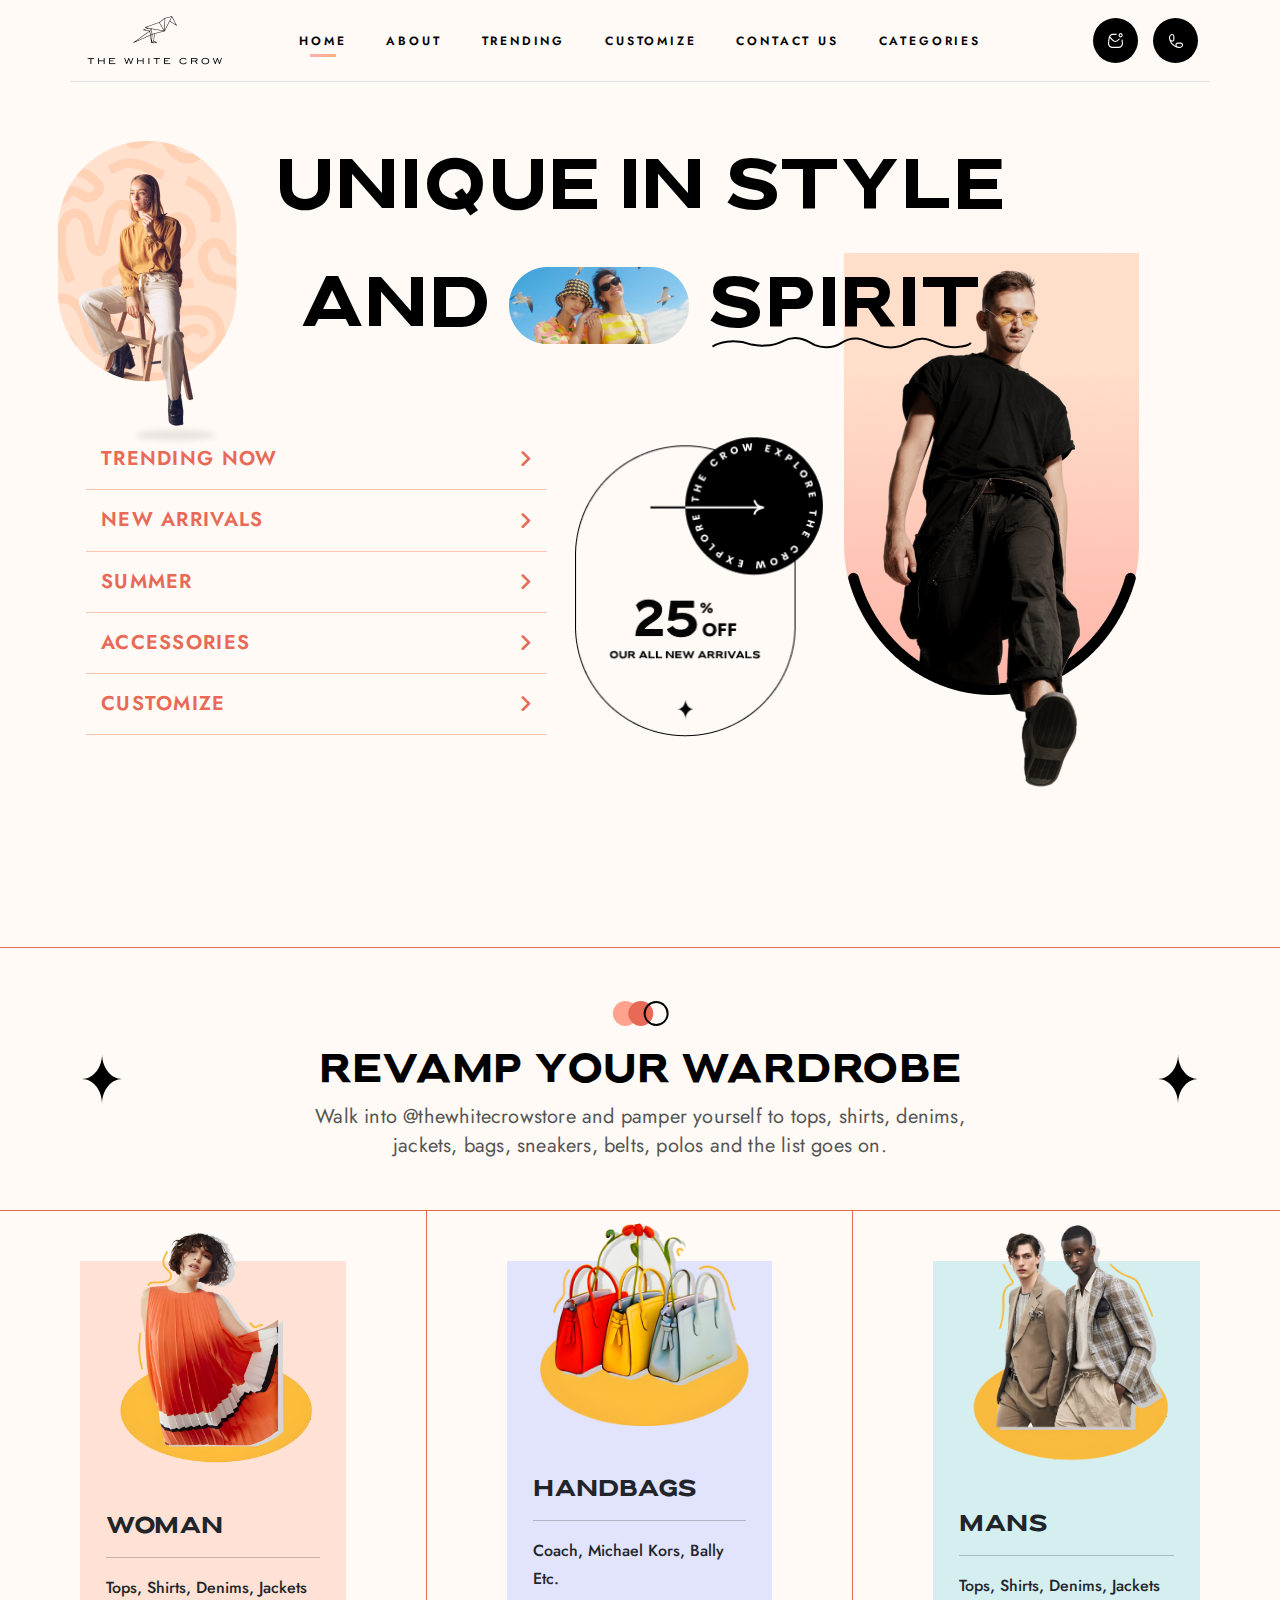
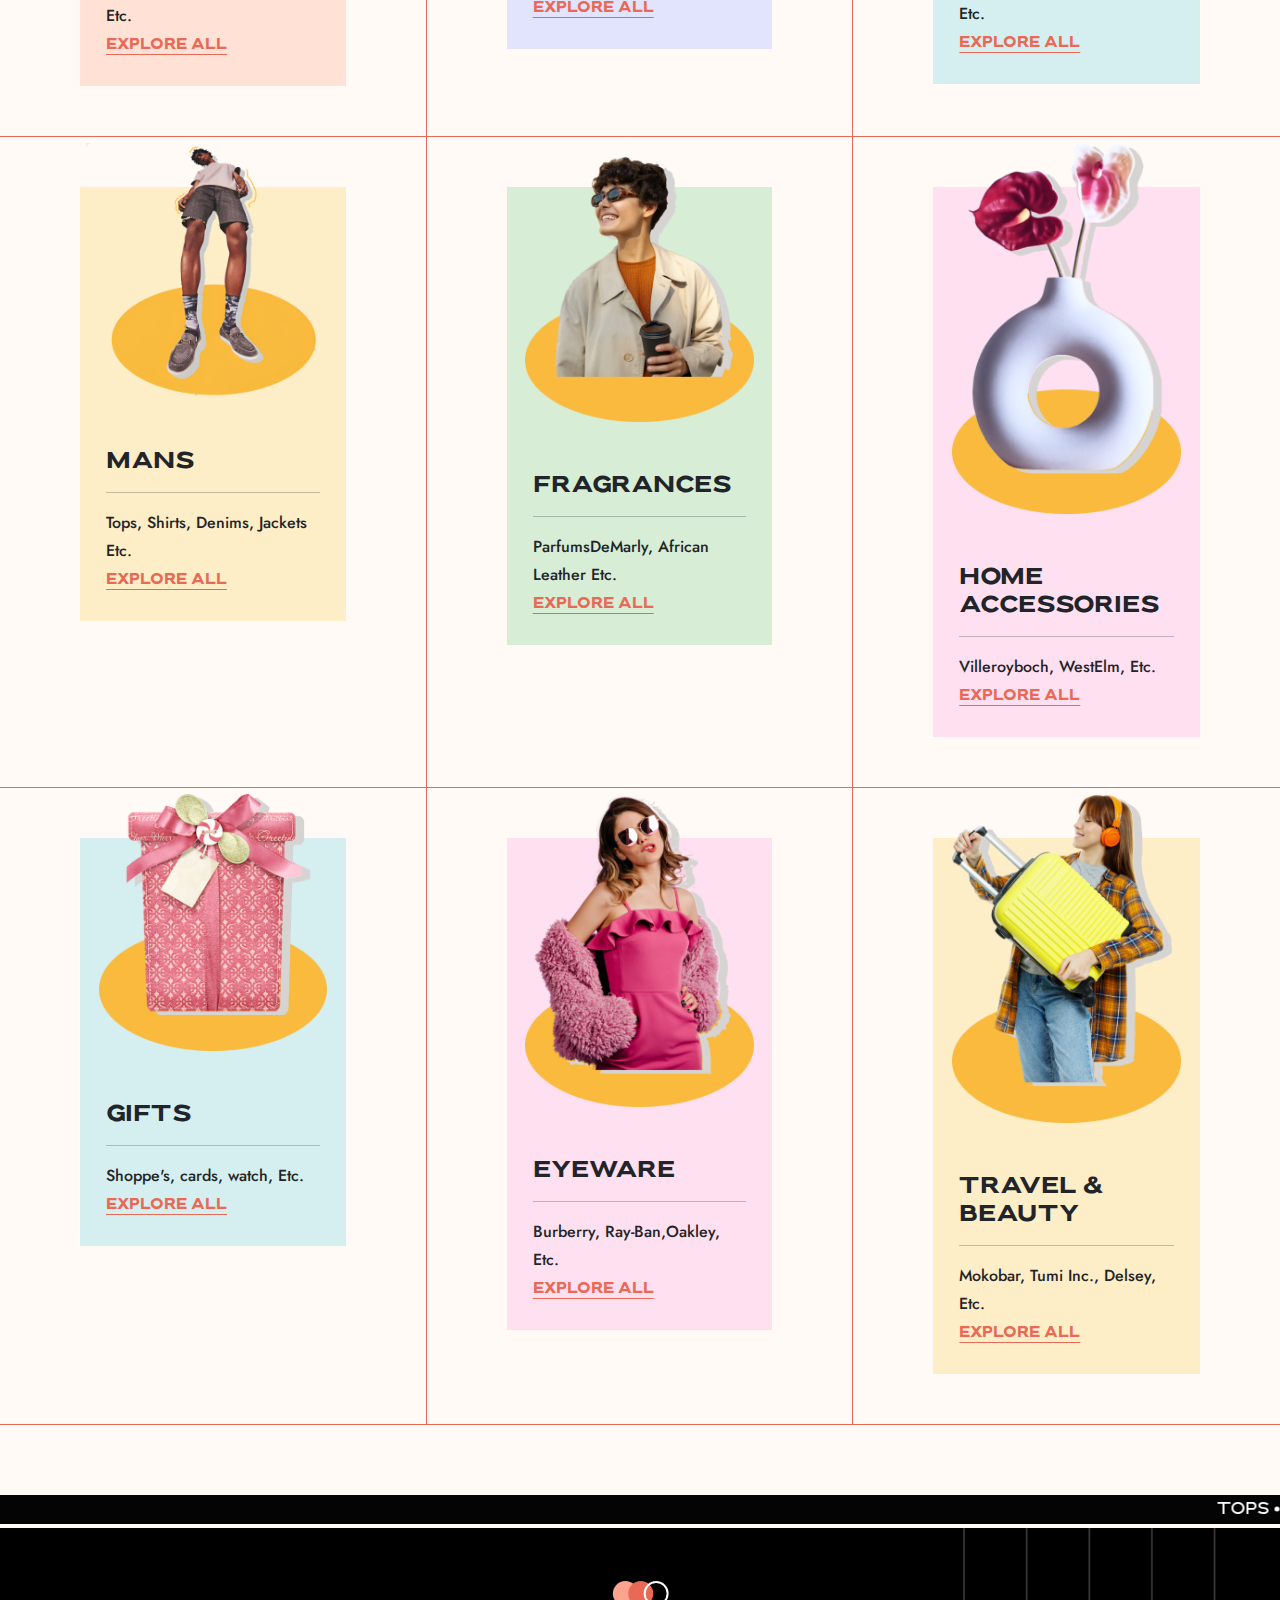
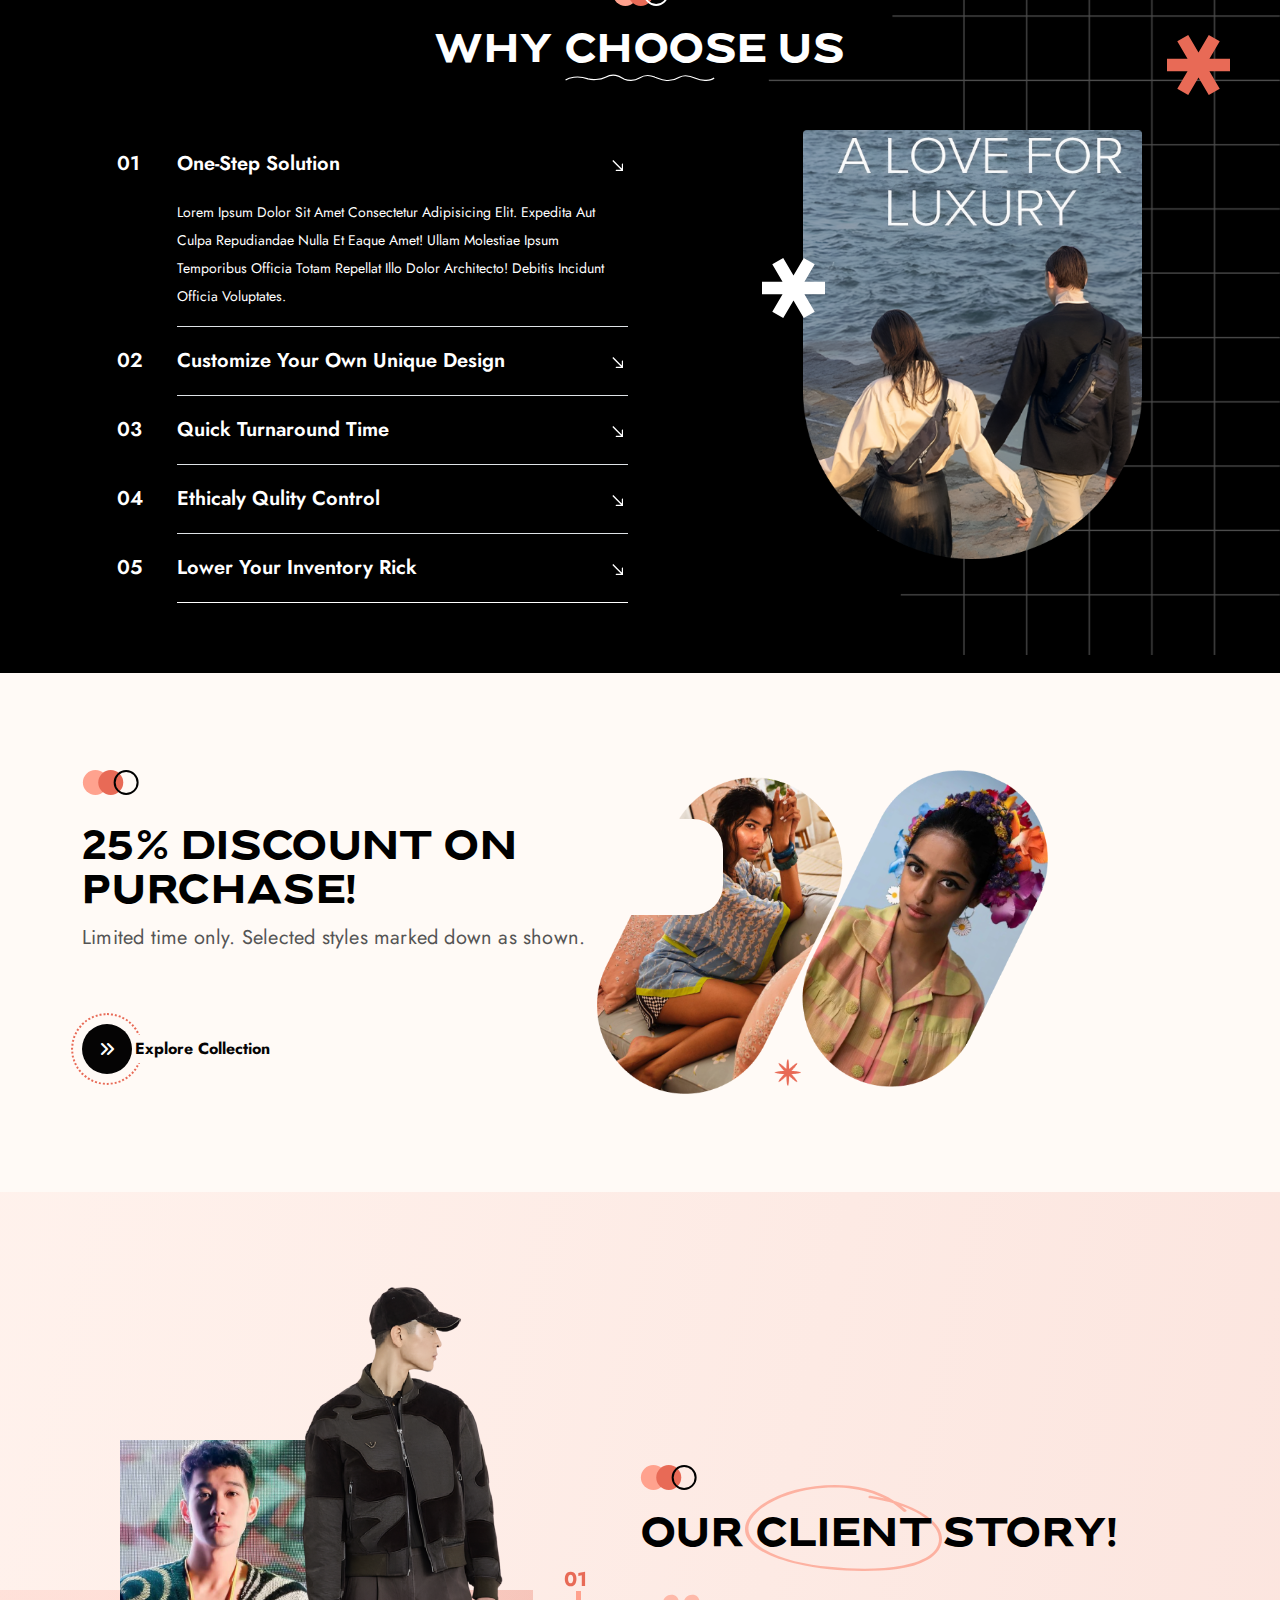
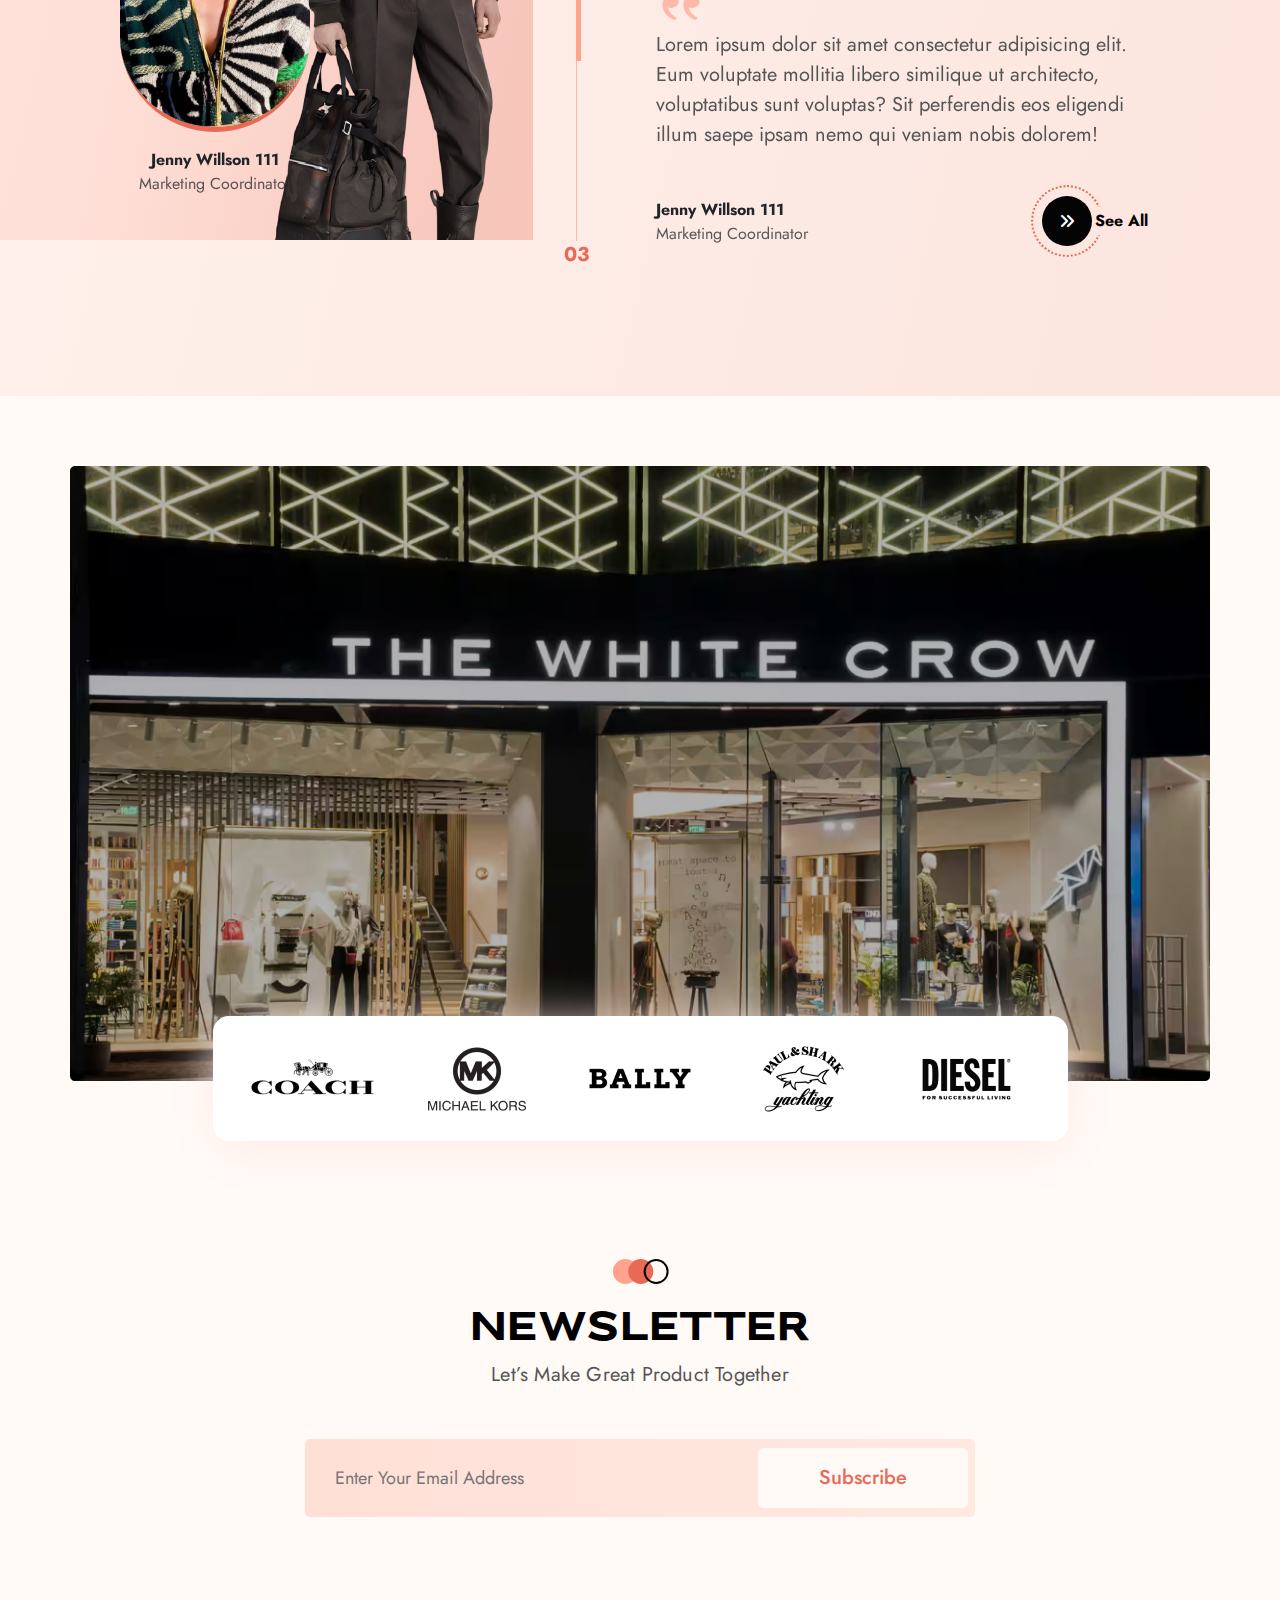
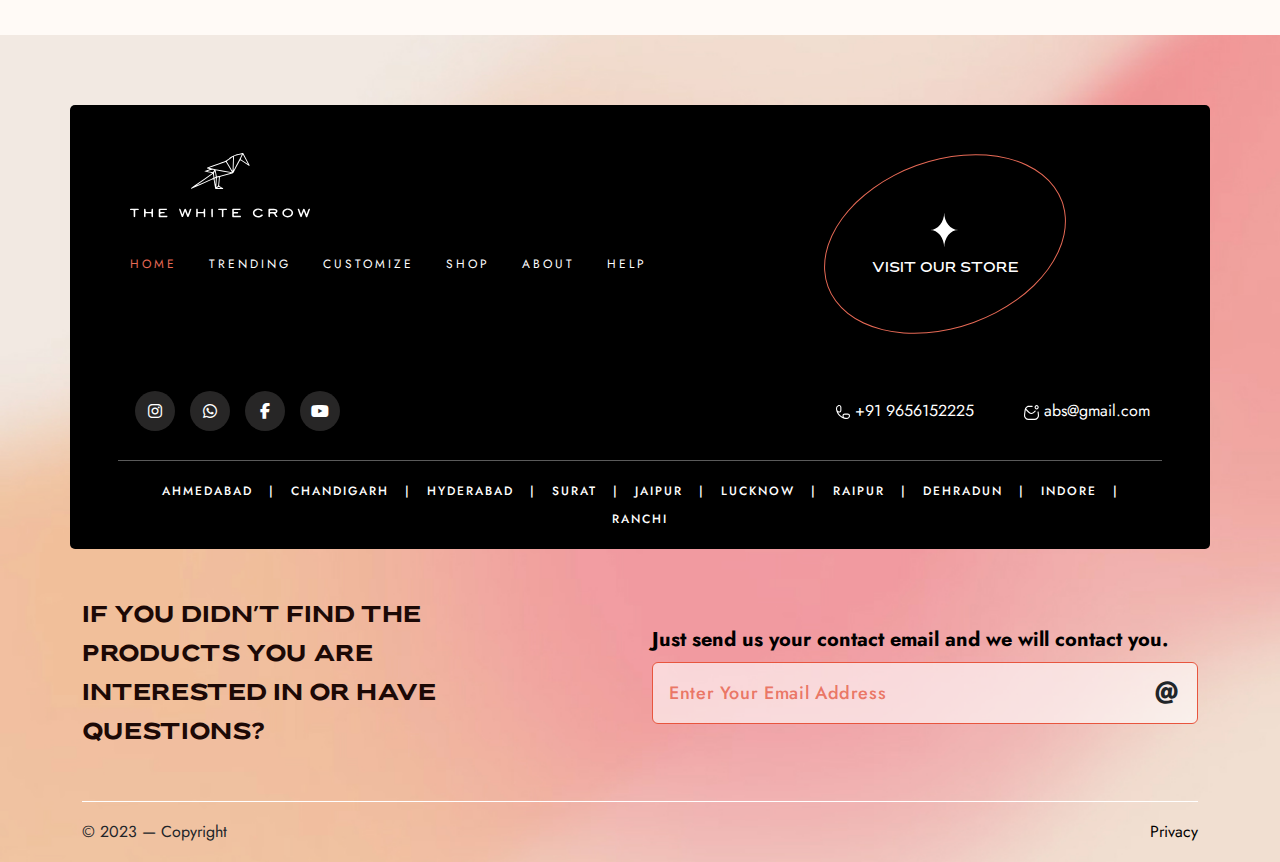
==== commit e0c63e4b: "small changes" ====
--- a/index.html
+++ b/index.html
@@ -29,7 +29,7 @@
 <body>
     
     <!-- start header -->
-    <header>
+    <header class="sticky">
 
         <div class="container border-bottom">
             <nav class="navbar navbar-expand-lg">
--- a/css/style.css
+++ b/css/style.css
@@ -139,6 +139,18 @@
 
 /* Start Header */
 
+.fixed {
+    position: fixed;
+    top:0; 
+    left:0;
+    width: 100%; 
+    background-color: var(--themeBg);
+    z-index: 9999;
+    box-shadow: 0 7px 10px rgba(232, 106, 86, 0.1);
+}   
+header.sticky.fixed > .container{
+    border: none !important;
+}
 .side_icon a{
     background-color: #000;
     height: 45px;
@@ -736,6 +748,9 @@
     background-size: cover;
     background-repeat: no-repeat;
 }
+.dark_footer{
+    border-radius: 5px;
+}
 .foot_menu a{
     text-transform: uppercase;
     color: white;
@@ -827,10 +842,14 @@
     border-bottom: 1px white solid;
 }
 .email_txt{
-    border: 1px var(--themeOrange) solid;
+    border-radius: 5px;
+    border: 1.5px solid #E8553E;
+    background: rgba(255, 255, 255, 0.60);
+    font-weight: 500;
 }
 .email_txt::placeholder{
-    color: var(--themeOrange);
+    letter-spacing: 0.64px;
+    color: rgba(232, 106, 86,0.9);
 }
 /* ----------------------------Categories page ---------------------------*/
 
@@ -858,18 +877,29 @@
     padding: 10px;
     background-color: white;
     border-radius: 10px;
-    justify-content: space-between;
+    display: grid;
+    grid-template-columns: repeat(auto-fit,minmax(125px,1fr));
+    /* justify-content: space-between; */
+    box-shadow: 0px 10px 49px 0px #FDE5DD;
+    gap: 2px;
+}
+.product_tab .nav-item{
+    text-align: center;
 }
 .product_tab .nav-link{
     color: #000;
     padding: 10px 20px;
     font-size: 21px;
-    /* width: 148px; */
+    display: block;
+    width: 100%;
 }
 .product_tab .nav-link.active{
     color: white;
+    background: var(--2, linear-gradient(64deg, #E86A56 21.64%, #FF7E2E 94.6%));
     border-radius: 5px;
-    background: var(--2, linear-gradient(64deg, #E86A56 21.64%, #FF7E2E 94.6%));
+}
+.product_tab .nav-link:hover{
+    background-color: #f5f5f5;
 }
 .cate_single_pro{
     position: relative;
@@ -988,7 +1018,7 @@
 .single_count span{
     display: inline-block;
     font-size: 18px;
-    font-weight: bold;
+    font-weight: 500;
 }
 .single_count::before{
     content: '';
@@ -1012,11 +1042,13 @@
 #counter-container .count.percent{
     /* color: var(--themeOrange); */
     font-family: var(--fontDown);
-    font-weight: bold;
-    background: var(--2, linear-gradient(64deg, #E86A56 21.64%, #FF7E2E 94.6%));
+    background: linear-gradient(64deg, #E86A56 21.64%, #FF7E2E 94.6%);
     background-clip: text;
     -webkit-background-clip: text;
     -webkit-text-fill-color: transparent;
+    font-size: 40px;
+    font-weight: 700;
+    padding: 10px 0;
 }
 #gallery .owl-stage .owl-stage-outer{
     height: 400px;
@@ -1267,6 +1299,11 @@
         background-color: transparent;
     }
 }
+.contact-btn{
+    padding: 14px 50px;
+    font-weight: 500;
+    font-size: 18px;
+}
 .close_note{
     padding: 15px;
     background: var(--2, linear-gradient(64deg, rgba(232, 106, 86,0.3), rgba(255, 126, 46,0.3)));
